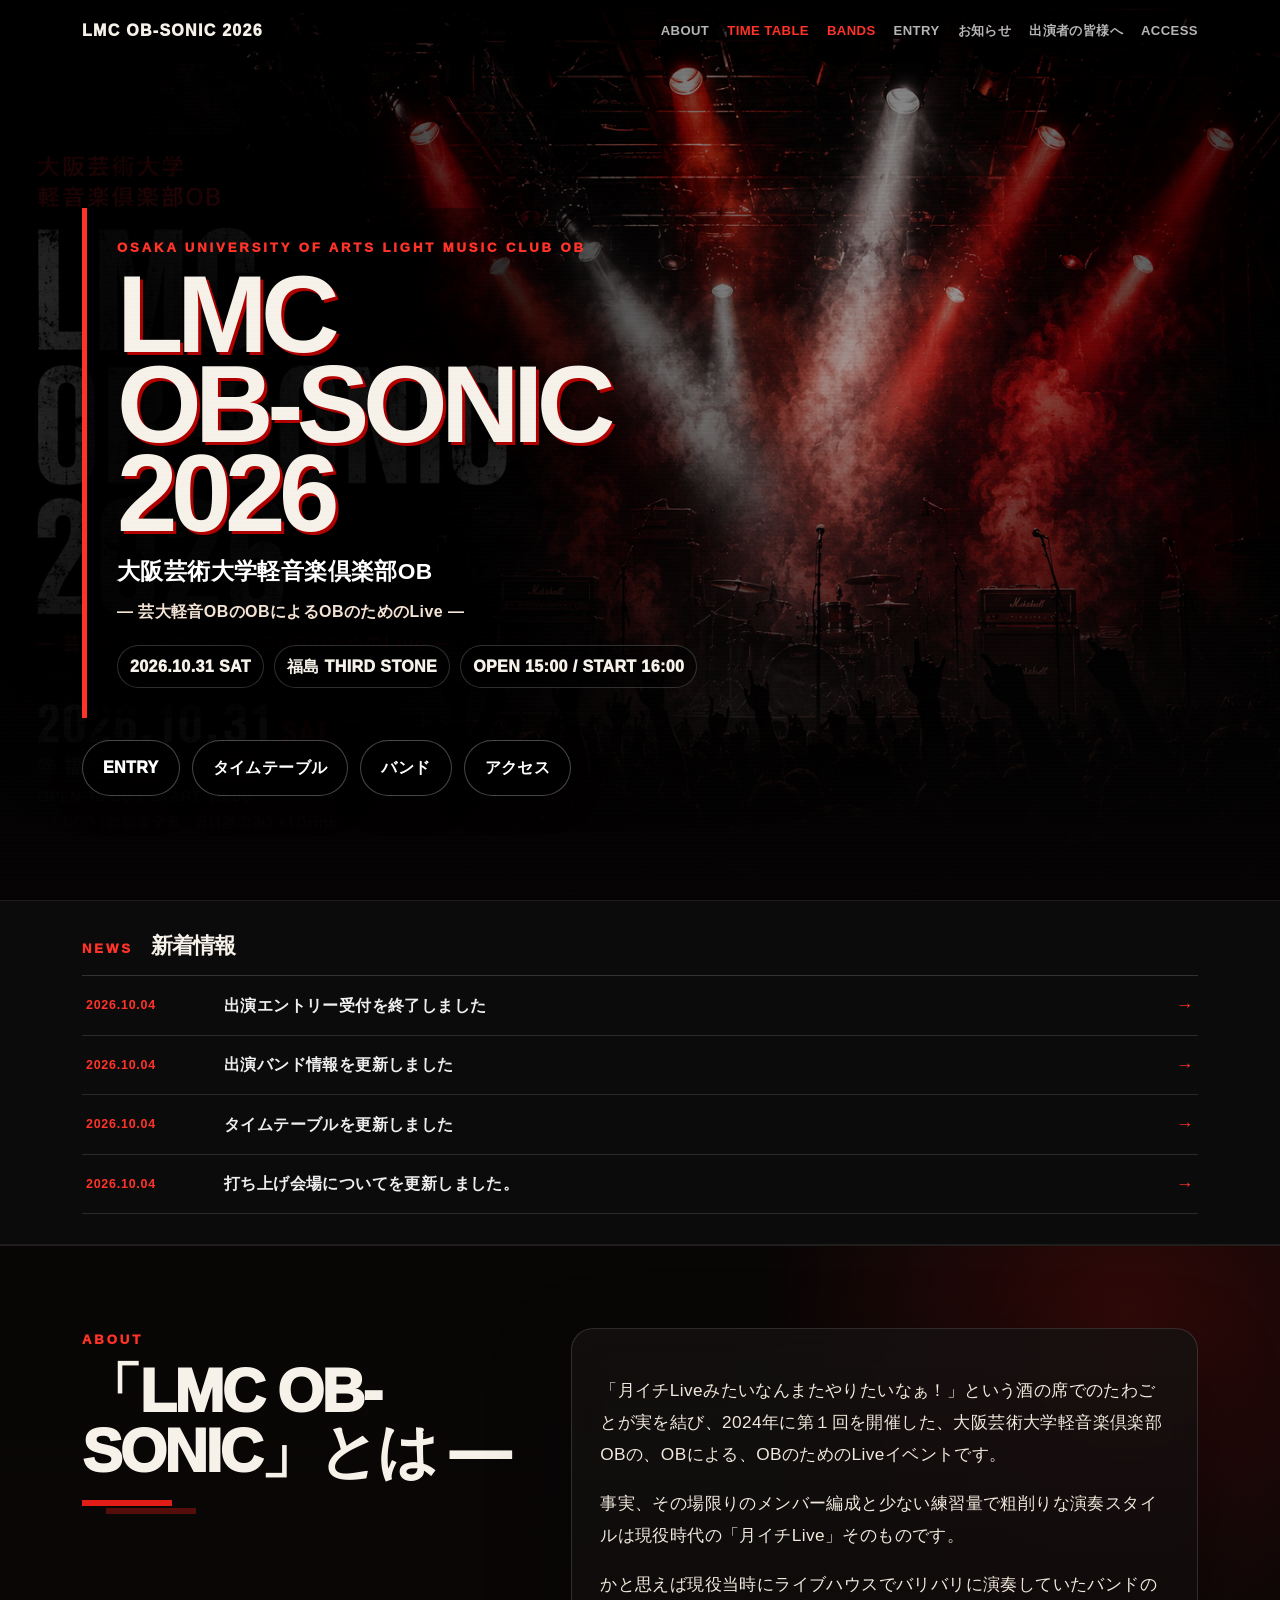
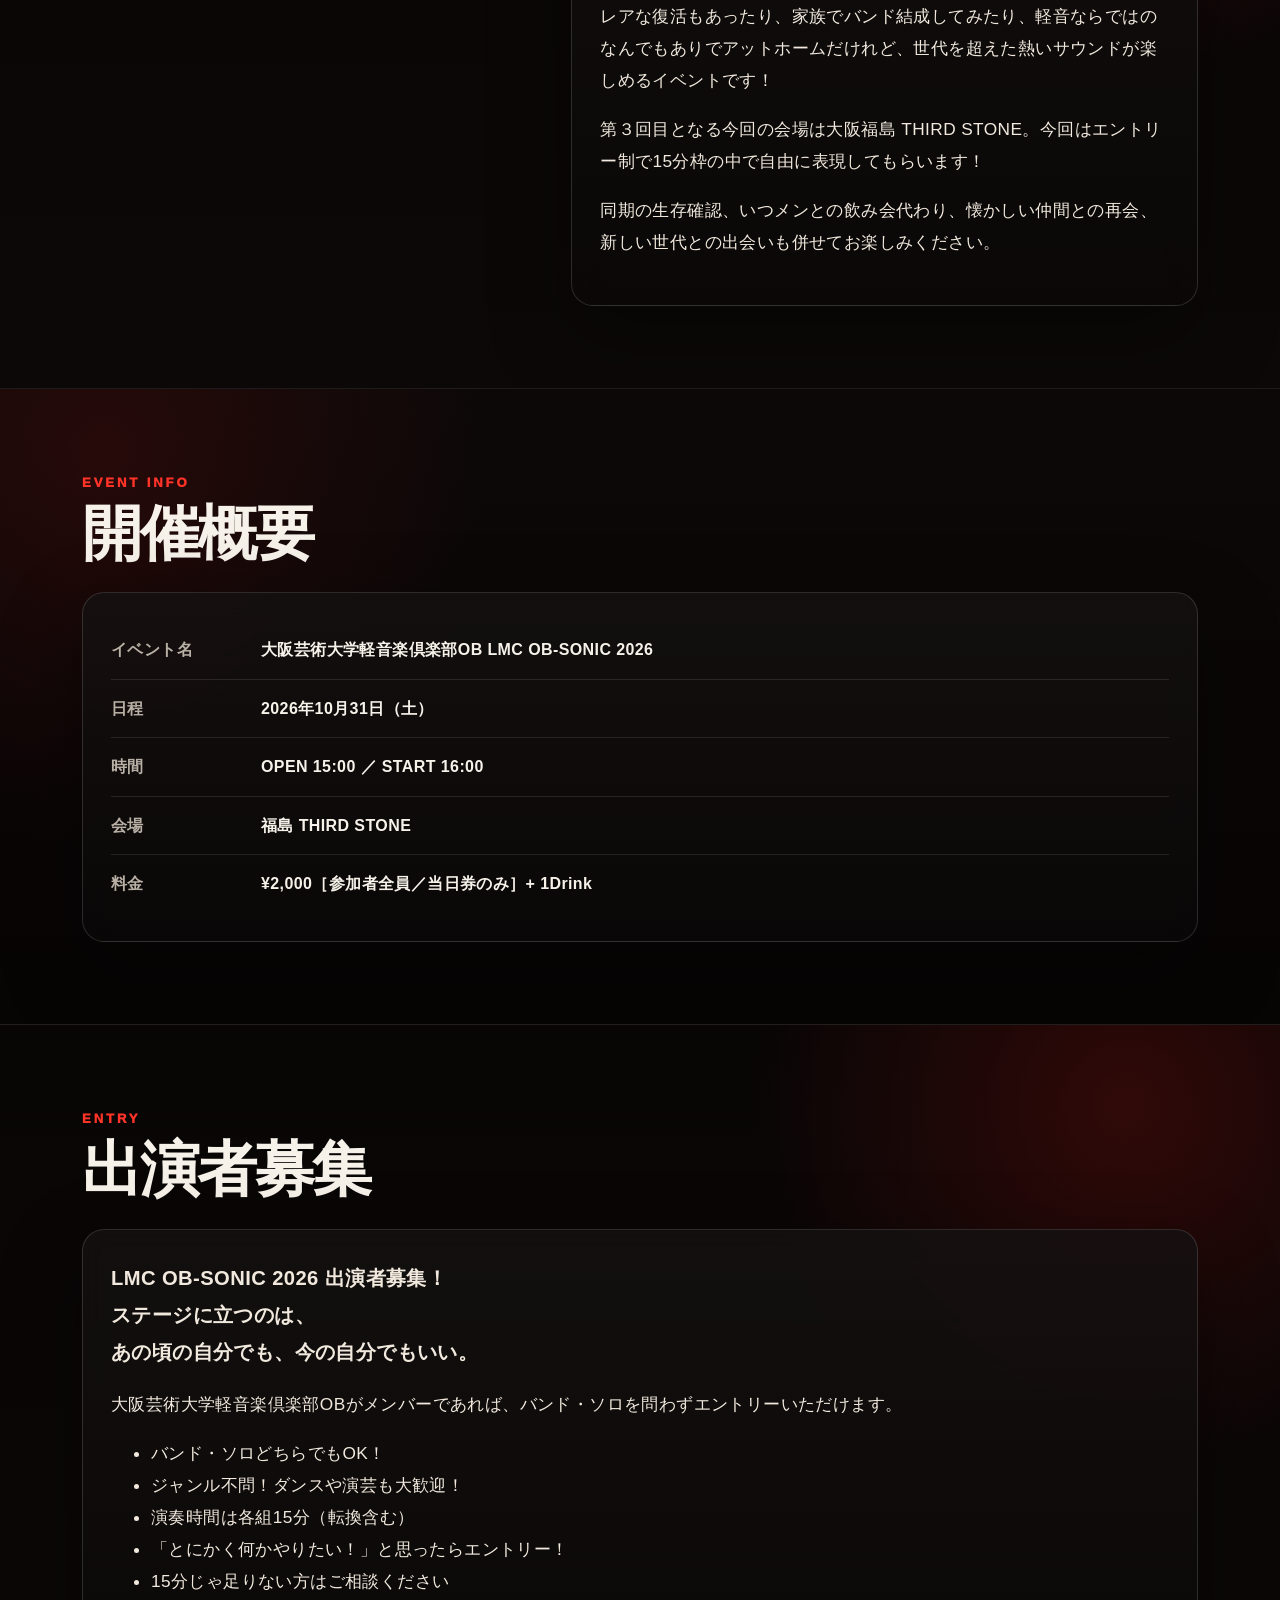
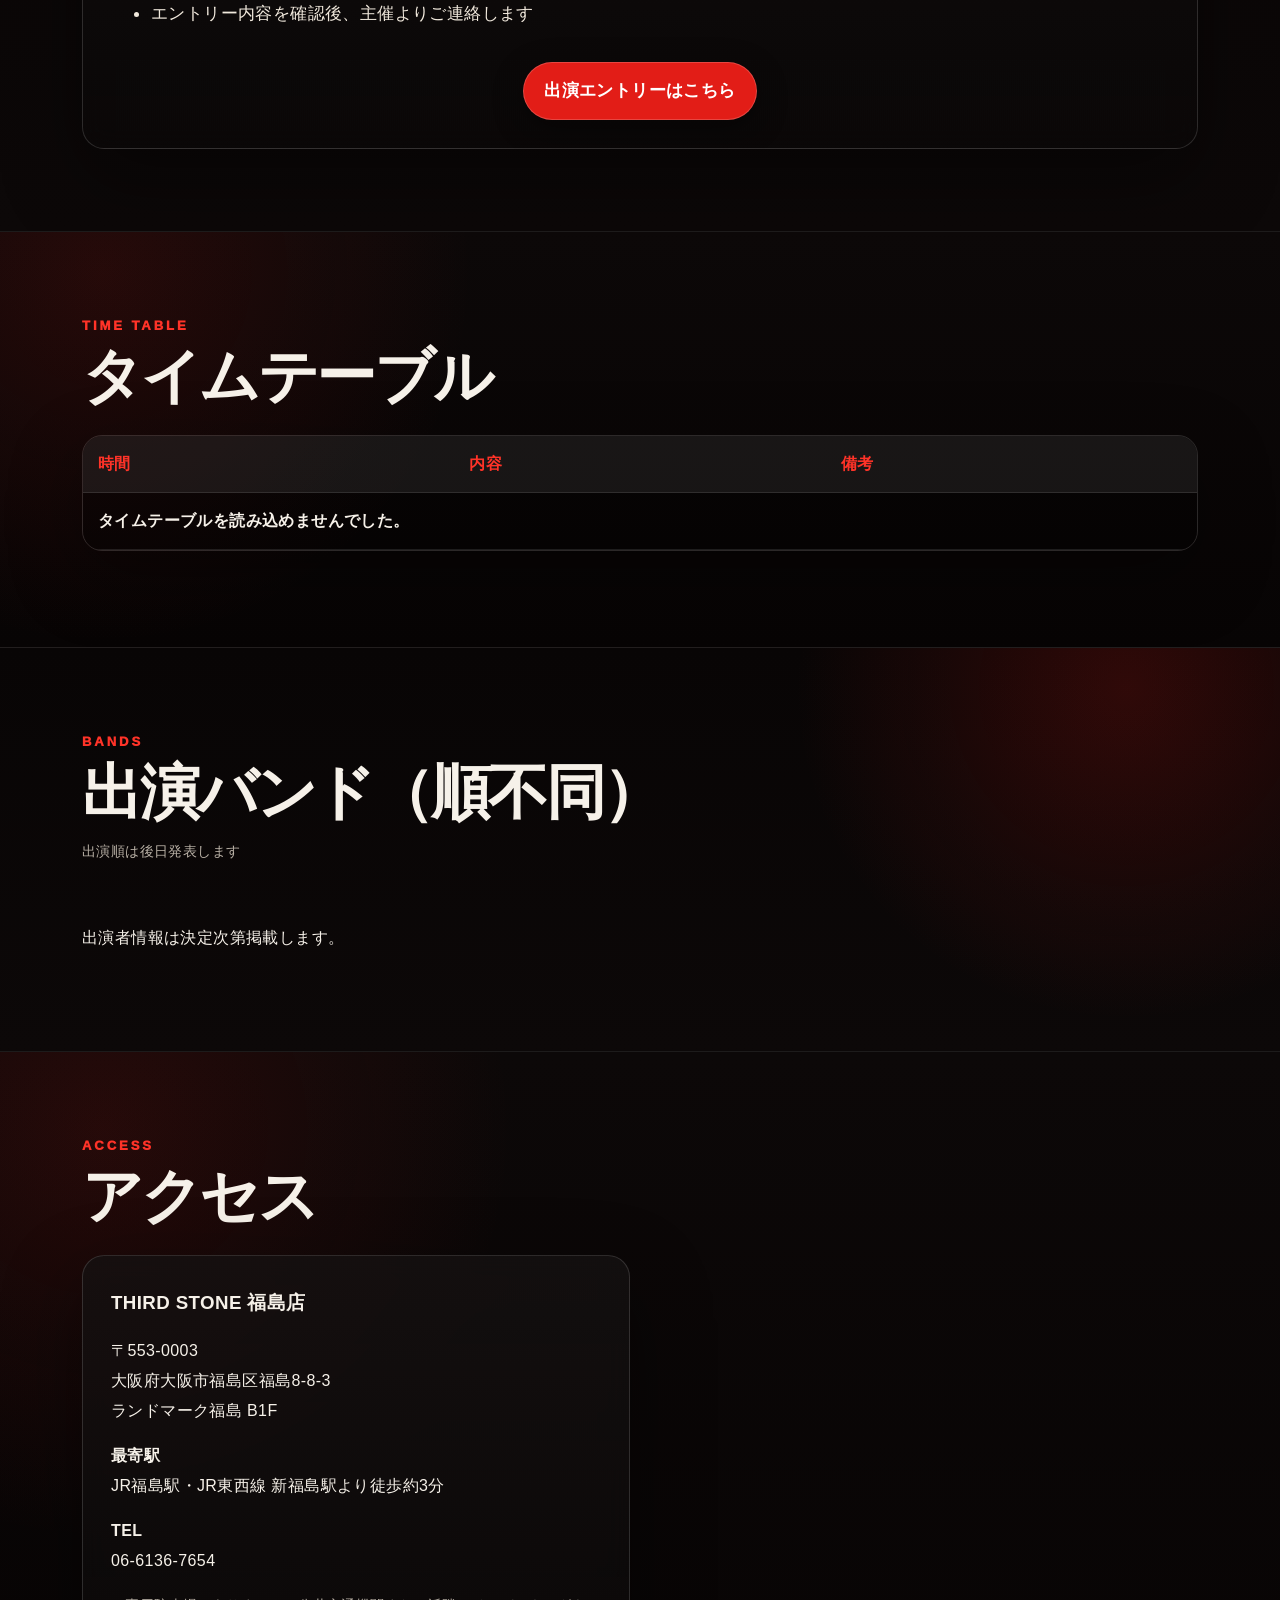
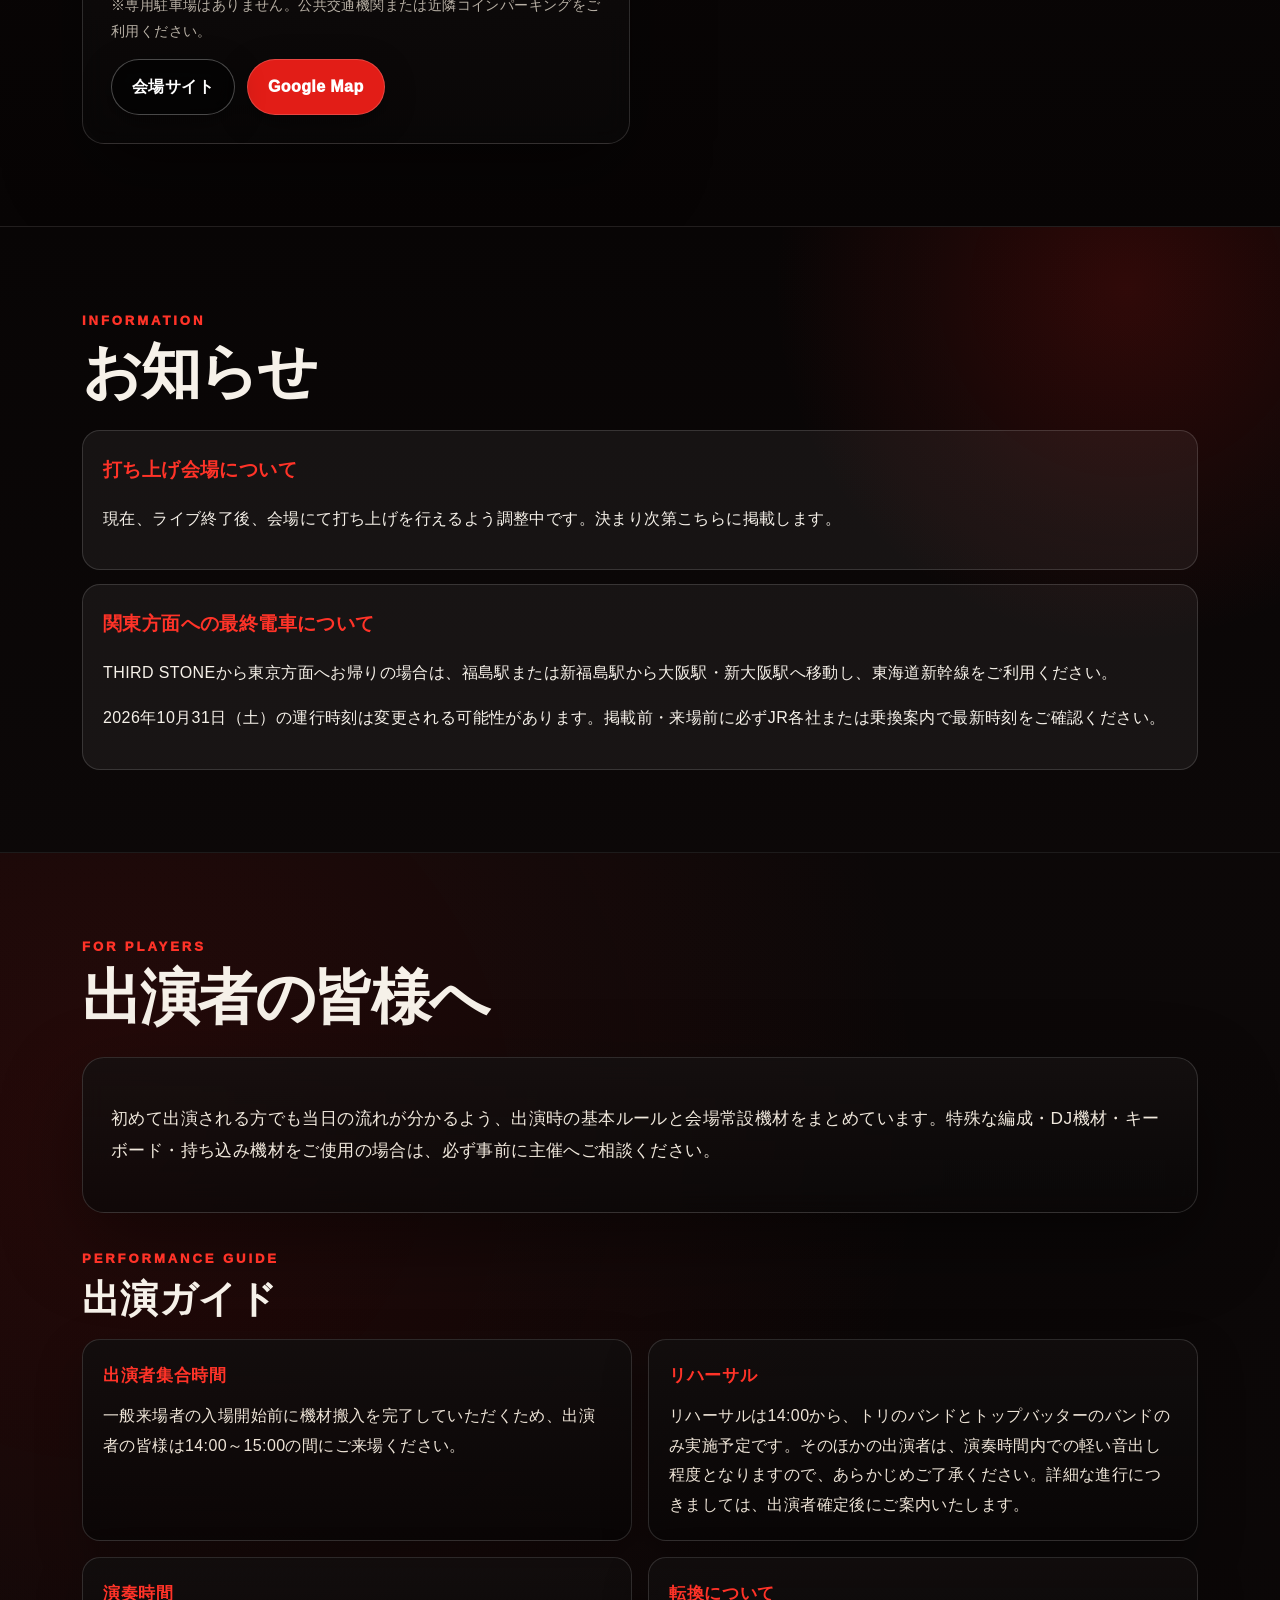
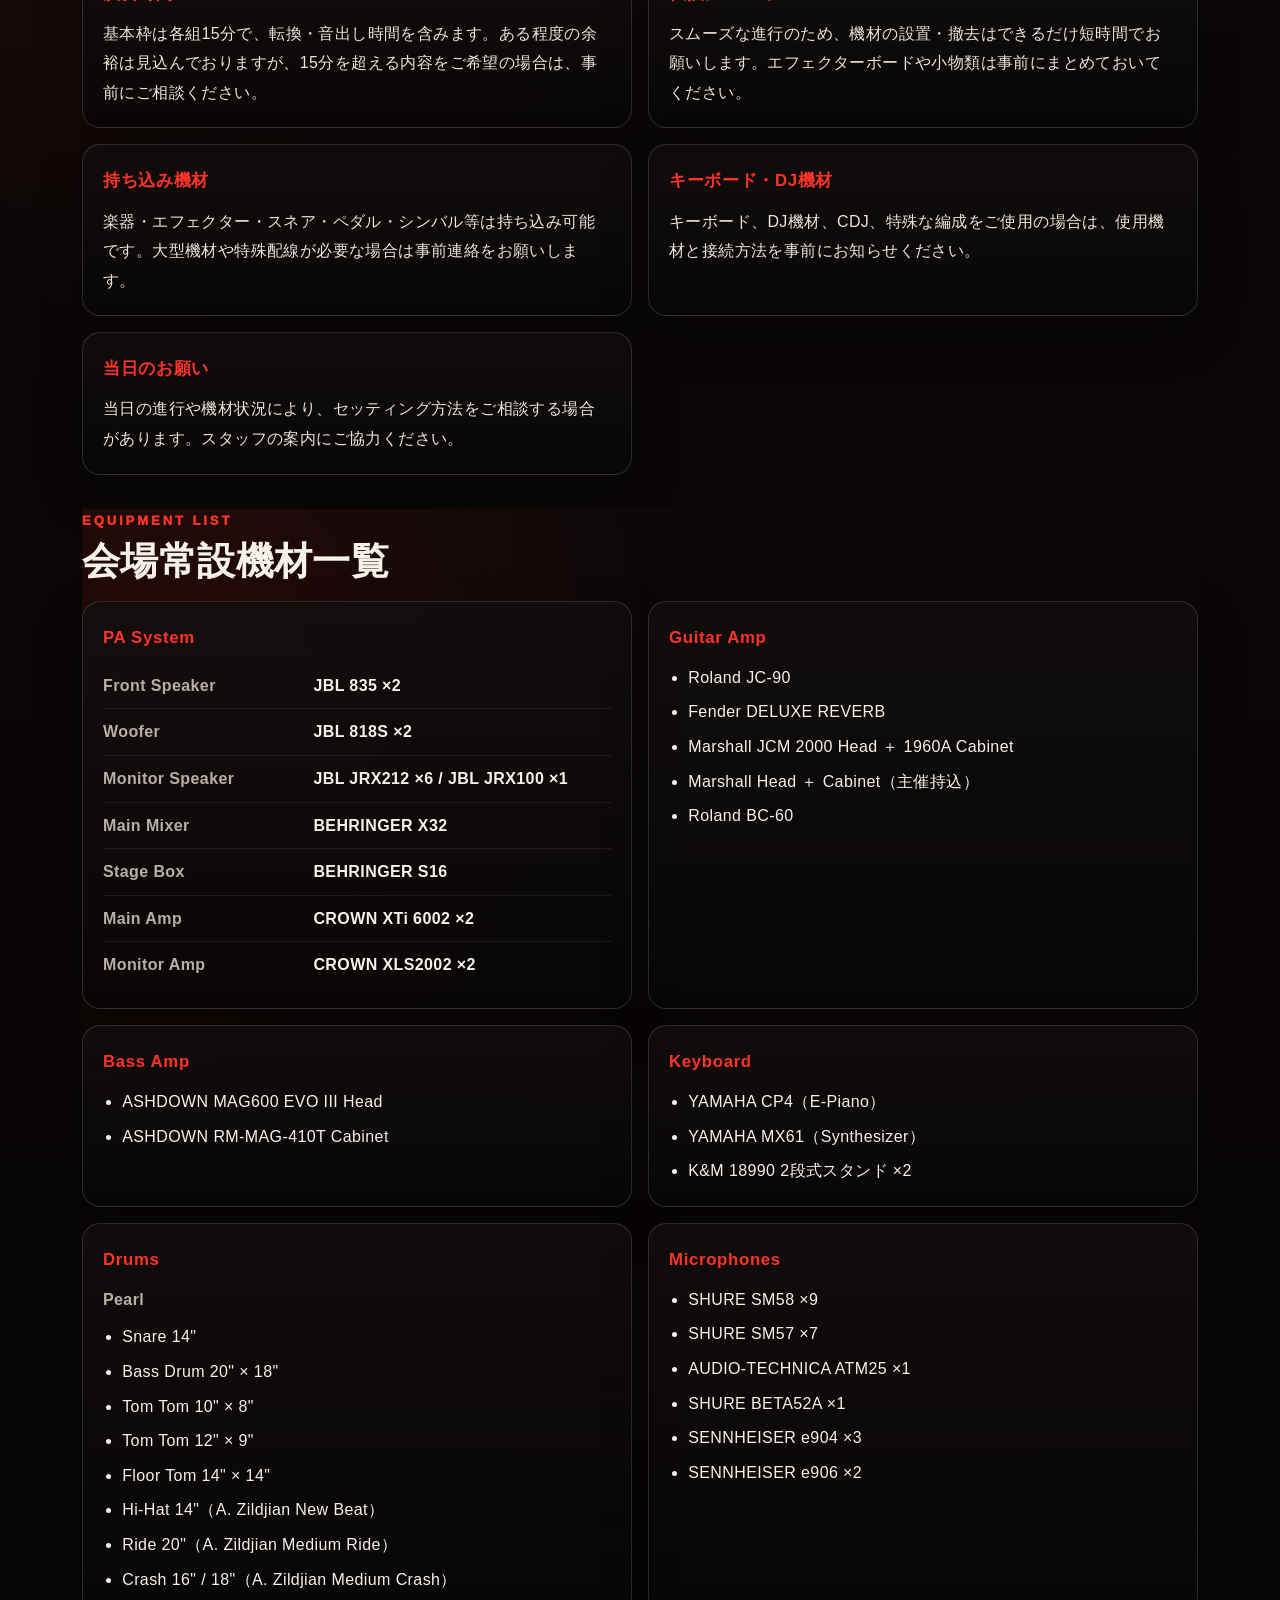
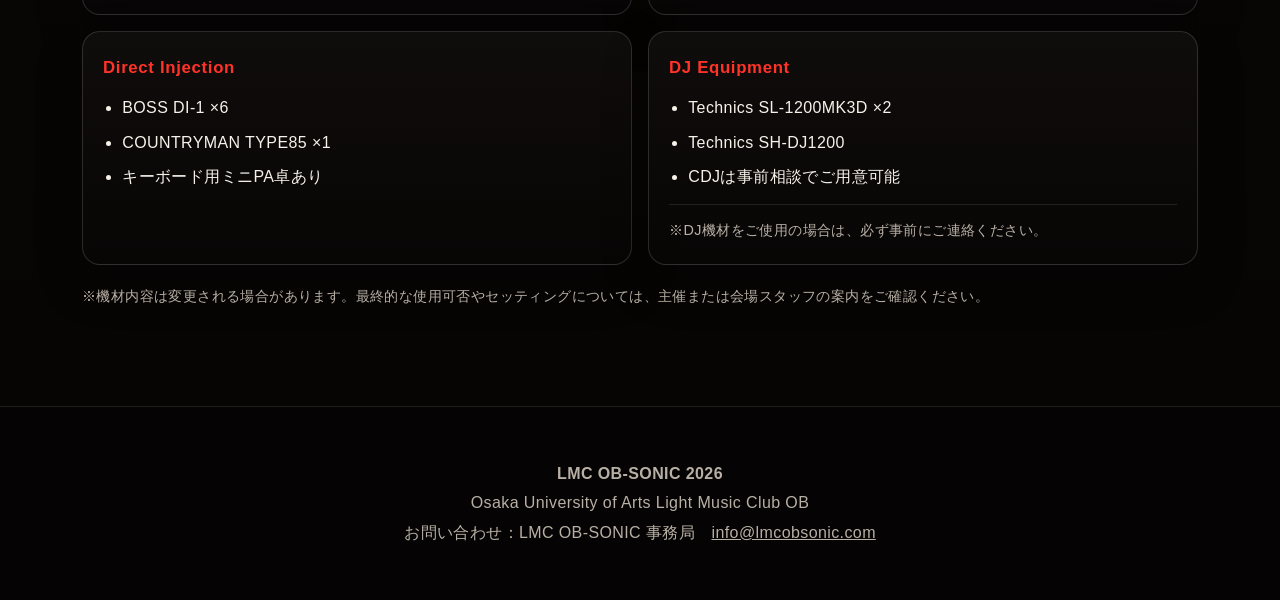
==== index.html @ bb012cc4 "Update NEWS wording" ====
<!DOCTYPE html>
<html lang="ja">
<head>
<meta charset="UTF-8">
<meta name="viewport" content="width=device-width, initial-scale=1.0">
<meta name="description" content="大阪芸術大学軽音楽倶楽部OBによるライブイベント LMC OB-SONIC 2026。2026年10月31日（土）福島 THIRD STONEにて開催。">
<meta property="og:title" content="LMC OB-SONIC 2026">
<meta property="og:description" content="芸大軽音OBのOBによるOBのためのLive。2026年10月31日（土）福島 THIRD STONEにて開催。">
<meta property="og:type" content="website">
<title>大阪芸術大学軽音楽倶楽部OB LMC OB-SONIC 2026</title>
<link rel="stylesheet" href="css/style.css?v=20260926-hero-bands">
</head>
<body>
<nav class="nav" id="siteNav">
  <div class="nav-inner">
    <a class="brand" href="https://lmcobsonic.com/" data-site-text="fullTitle">LMC OB-SONIC 2026</a>
    <button class="hamburger" type="button" aria-label="メニューを開閉" aria-controls="globalNav" aria-expanded="false"><span></span></button>
    <div class="nav-links" id="globalNav">
      <a href="#about">ABOUT</a>
      <a href="#timetable">TIME TABLE</a>
      <a class="bands-link" href="#bands">BANDS</a>
      <a class="entry-link" href="#entry">ENTRY</a>
      <a href="#notice">お知らせ</a>
      <a href="#players">出演者の皆様へ</a>
      <a href="#access">ACCESS</a>
    </div>
  </div>
</nav>
<header id="top" class="hero">
  <div class="hero-kv">
    <div class="wrap">
      <div class="hero-copy" aria-label="LMC OB-SONIC 2026 メインタイトル" data-site-aria-label="mainAriaLabel">
        <div class="kicker">Osaka University of Arts Light Music Club OB</div>
        <h1 data-site-html="heroTitleHtml">LMC<br>OB-SONIC<br>2026</h1>
        <div class="jp">大阪芸術大学軽音楽倶楽部OB</div>
        <div class="tagline">— 芸大軽音OBのOBによるOBのためのLive —</div>
        <div class="hero-meta"><span data-site-text="dateShort">2026.10.31 SAT</span><span data-site-text="venueShort">福島 THIRD STONE</span><span data-site-text="heroScheduleDisplay">OPEN 15:00 / START 16:00</span></div>
      </div>
      <div class="hero-bottom"><div class="hero-actions"><a class="btn dark" href="#entry">ENTRY</a><a class="btn dark" href="#timetable">タイムテーブル</a><a class="btn dark" href="#bands">バンド</a><a class="btn dark" href="#access">アクセス</a></div></div>
    </div>
  </div>
</header>
<section id="news" class="news-strip">
  <div class="wrap">
    <div class="news-head"><div class="label">NEWS</div><h2>新着情報</h2></div>
    <div class="news-list">
      <a class="news-item" href="entry/"><time datetime="2026-10-04">2026.10.04</time><span>出演エントリー受付を終了しました</span><b>→</b></a>
      <a class="news-item" href="#bands"><time datetime="2026-10-04">2026.10.04</time><span>出演バンド情報を更新しました</span><b>→</b></a>
      <a class="news-item" href="#timetable"><time datetime="2026-10-04">2026.10.04</time><span>タイムテーブルを更新しました</span><b>→</b></a>
      <a class="news-item" href="#notice"><time datetime="2026-10-04">2026.10.04</time><span>打ち上げ会場についてを更新しました。</span><b>→</b></a>
    </div>
  </div>
</section>
<main>
<section id="about"><div class="wrap about-grid"><div class="about-title"><div class="label">ABOUT</div><h2>「LMC OB-SONIC」とは —</h2><div class="slash"></div></div><div class="panel lead"><p>「月イチLiveみたいなんまたやりたいなぁ！」という酒の席でのたわごとが実を結び、2024年に第１回を開催した、大阪芸術大学軽音楽倶楽部OBの、OBによる、OBのためのLiveイベントです。</p><p>事実、その場限りのメンバー編成と少ない練習量で粗削りな演奏スタイルは現役時代の「月イチLive」そのものです。</p><p>かと思えば現役当時にライブハウスでバリバリに演奏していたバンドのレアな復活もあったり、家族でバンド結成してみたり、軽音ならではのなんでもありでアットホームだけれど、世代を超えた熱いサウンドが楽しめるイベントです！</p><p data-site-text="aboutEventText">第３回目となる今回の会場は大阪福島 THIRD STONE。今回はエントリー制で15分枠の中で自由に表現してもらいます！</p><p>同期の生存確認、いつメンとの飲み会代わり、懐かしい仲間との再会、新しい世代との出会いも併せてお楽しみください。</p></div></div></section>
<section id="info"><div class="wrap"><div class="section-head"><div><div class="label">EVENT INFO</div><h2>開催概要</h2></div></div><div class="panel"><dl class="info-list"><div class="info-row"><dt>イベント名</dt><dd data-site-text="officialEventName">大阪芸術大学軽音楽倶楽部OB LMC OB-SONIC 2026</dd></div><div class="info-row"><dt>日程</dt><dd data-site-text="dateDisplay">2026年10月31日（土）</dd></div><div class="info-row"><dt>時間</dt><dd data-site-text="scheduleDisplay">OPEN 15:00 ／ START 16:00</dd></div><div class="info-row"><dt>会場</dt><dd data-site-text="venueShort">福島 THIRD STONE</dd></div><div class="info-row"><dt>料金</dt><dd data-site-text="ticket">¥2,000［参加者全員／当日券のみ］+ 1Drink</dd></div></dl></div></div></section>
<section id="entry">
  <div class="wrap">
    <div class="section-head">
      <div>
        <div class="label">ENTRY</div>
        <h2>出演者募集</h2>
      </div>
    </div>

    <div class="panel lead">
      <h3><span data-site-text="entryHeading">LMC OB-SONIC 2026 出演者募集！</span><br>ステージに立つのは、<br>
あの頃の自分でも、今の自分でもいい。</h3>
      <p>大阪芸術大学軽音楽倶楽部OBがメンバーであれば、バンド・ソロを問わずエントリーいただけます。</p>
      <ul>
        <li>バンド・ソロどちらでもOK！</li>
        <li>ジャンル不問！ダンスや演芸も大歓迎！</li>
        <li>演奏時間は各組15分（転換含む）</li>
		  <li>「とにかく何かやりたい！」と思ったらエントリー！</li>
		          <li>15分じゃ足りない方はご相談ください</li>
        <li>エントリー内容を確認後、主催よりご連絡します</li>
      </ul>

      <div class="hero-actions" style="justify-content:center; margin-top:32px;">
        <a class="btn red" href="/entry/">出演エントリーはこちら</a>
      </div>
    </div>
  </div>
</section>
<section id="timetable"><div class="wrap"><div class="section-head"><div><div class="label">TIME TABLE</div><h2>タイムテーブル</h2></div></div><div class="timeline"><table><thead><tr><th>時間</th><th>内容</th><th>備考</th></tr></thead><tbody><tr id="timetableLoading"><td colspan="3">タイムテーブルを読み込んでいます…</td></tr></tbody></table></div><p class="small"><!-- ※出演順・出演者名は決定後、ENTRY部分を書き換えてください。 --></p></div></section>
<section id="bands"><div class="wrap"><div class="section-head"><div><div class="label">BANDS</div><h2>出演バンド（順不同）</h2><p class="small">出演順は後日発表します</p></div></div>
	<div class="bands">
      <p class="bands-loading" id="bandsLoading">出演者情報を読み込んでいます…</p>
    </div></div></section>
<section id="access"><div class="wrap"><div class="section-head"><div><div class="label">ACCESS</div><h2>アクセス</h2></div></div><div class="access-grid"><div class="panel"><h3>THIRD STONE 福島店</h3><p>〒553-0003<br>大阪府大阪市福島区福島8-8-3<br>ランドマーク福島 B1F</p><p><strong>最寄駅</strong><br>JR福島駅・JR東西線 新福島駅より徒歩約3分</p><p><strong>TEL</strong><br>06-6136-7654</p><p class="small">※専用駐車場はありません。公共交通機関または近隣コインパーキングをご利用ください。</p><div class="hero-actions" style="justify-content:flex-start"><a class="btn dark" href="http://www.3rd-stone.jp/" target="_blank" rel="noopener">会場サイト</a><a class="btn red" href="https://maps.app.goo.gl/pZZeMhMgMqMgoDW8A" target="_blank" rel="noopener">Google Map</a></div></div><iframe class="map" style="filter:none;-webkit-filter:none;border:0;" title="THIRD STONE 福島店 地図" src="https://www.google.com/maps/embed?pb=!1m14!1m8!1m3!1d13121.440510599137!2d135.4647871!3d34.6960956!3m2!1i1024!2i768!4f13.1!3m3!1m2!1s0x6000e660dfb00001%3A0xca1da0f998ab219a!2zVEhJUkQgU1RPTkUg56aP5bO25bqX!5e0!3m2!1sja!2sjp!4v1784166251610!5m2!1sja!2sjp" loading="lazy" allowfullscreen="" referrerpolicy="strict-origin-when-cross-origin"></iframe></div></div></section>
<section id="notice"><div class="wrap"><div class="section-head"><div><div class="label">INFORMATION</div><h2>お知らせ</h2></div></div><div class="notice"><article><h3>打ち上げ会場について</h3><p>現在、ライブ終了後、会場にて打ち上げを行えるよう調整中です。決まり次第こちらに掲載します。</p></article><article><h3>関東方面への最終電車について</h3><p>THIRD STONEから東京方面へお帰りの場合は、福島駅または新福島駅から大阪駅・新大阪駅へ移動し、東海道新幹線をご利用ください。</p><p data-site-text="lastTrainNoticeDate">2026年10月31日（土）の運行時刻は変更される可能性があります。掲載前・来場前に必ずJR各社または乗換案内で最新時刻をご確認ください。</p></article></div></div></section>
<section id="players">
  <div class="wrap">
    <div class="section-head">
      <div>
        <div class="label">FOR PLAYERS</div>
        <h2>出演者の皆様へ</h2>
      </div>
    </div>

    <div class="player-guide">
      <div class="player-guide-intro panel">
        <p class="lead">初めて出演される方でも当日の流れが分かるよう、出演時の基本ルールと会場常設機材をまとめています。特殊な編成・DJ機材・キーボード・持ち込み機材をご使用の場合は、必ず事前に主催へご相談ください。</p>
      </div>

      <section class="player-subsection" aria-labelledby="performance-guide-title">
        <div class="subsection-head">
          <div class="label">PERFORMANCE GUIDE</div>
          <h3 id="performance-guide-title">出演ガイド</h3>
        </div>
        <div class="guide-grid">
          <article class="guide-card"><h4>出演者集合時間</h4><p>一般来場者の入場開始前に機材搬入を完了していただくため、出演者の皆様は14:00～15:00の間にご来場ください。</p></article>
          <article class="guide-card"><h4>リハーサル</h4><p>リハーサルは14:00から、トリのバンドとトップバッターのバンドのみ実施予定です。そのほかの出演者は、演奏時間内での軽い音出し程度となりますので、あらかじめご了承ください。詳細な進行につきましては、出演者確定後にご案内いたします。</p></article>
          <article class="guide-card"><h4>演奏時間</h4><p>基本枠は各組15分で、転換・音出し時間を含みます。ある程度の余裕は見込んでおりますが、15分を超える内容をご希望の場合は、事前にご相談ください。</p></article>
          <article class="guide-card"><h4>転換について</h4><p>スムーズな進行のため、機材の設置・撤去はできるだけ短時間でお願いします。エフェクターボードや小物類は事前にまとめておいてください。</p></article>
          <article class="guide-card"><h4>持ち込み機材</h4><p>楽器・エフェクター・スネア・ペダル・シンバル等は持ち込み可能です。大型機材や特殊配線が必要な場合は事前連絡をお願いします。</p></article>
          <article class="guide-card"><h4>キーボード・DJ機材</h4><p>キーボード、DJ機材、CDJ、特殊な編成をご使用の場合は、使用機材と接続方法を事前にお知らせください。</p></article>
          <article class="guide-card"><h4>当日のお願い</h4><p>当日の進行や機材状況により、セッティング方法をご相談する場合があります。スタッフの案内にご協力ください。</p></article>
        </div>
      </section>

      <section class="player-subsection" aria-labelledby="equipment-list-title">
        <div class="subsection-head">
          <div class="label">EQUIPMENT LIST</div>
          <h3 id="equipment-list-title">会場常設機材一覧</h3>
        </div>
        <div class="equipment-grid">
          <article class="equipment-card">
            <h4>PA System</h4>
            <dl>
              <div><dt>Front Speaker</dt><dd>JBL 835 ×2</dd></div>
              <div><dt>Woofer</dt><dd>JBL 818S ×2</dd></div>
              <div><dt>Monitor Speaker</dt><dd>JBL JRX212 ×6 / JBL JRX100 ×1</dd></div>
              <div><dt>Main Mixer</dt><dd>BEHRINGER X32</dd></div>
              <div><dt>Stage Box</dt><dd>BEHRINGER S16</dd></div>
              <div><dt>Main Amp</dt><dd>CROWN XTi 6002 ×2</dd></div>
              <div><dt>Monitor Amp</dt><dd>CROWN XLS2002 ×2</dd></div>
            </dl>
          </article>
          <article class="equipment-card"><h4>Guitar Amp</h4><ul><li>Roland JC-90</li><li>Fender DELUXE REVERB</li><li>Marshall JCM 2000 Head ＋ 1960A Cabinet</li><li>Marshall Head ＋ Cabinet（主催持込）</li><li>Roland BC-60</li></ul></article>
          <article class="equipment-card"><h4>Bass Amp</h4><ul><li>ASHDOWN MAG600 EVO III Head</li><li>ASHDOWN RM-MAG-410T Cabinet</li></ul></article>
          <article class="equipment-card"><h4>Keyboard</h4><ul><li>YAMAHA CP4（E-Piano）</li><li>YAMAHA MX61（Synthesizer）</li><li>K&amp;M 18990 2段式スタンド ×2</li></ul></article>
          <article class="equipment-card"><h4>Drums</h4><p class="equipment-maker">Pearl</p><ul><li>Snare 14"</li><li>Bass Drum 20" × 18"</li><li>Tom Tom 10" × 8"</li><li>Tom Tom 12" × 9"</li><li>Floor Tom 14" × 14"</li><li>Hi-Hat 14"（A. Zildjian New Beat）</li><li>Ride 20"（A. Zildjian Medium Ride）</li><li>Crash 16" / 18"（A. Zildjian Medium Crash）</li></ul></article>
          <article class="equipment-card"><h4>Microphones</h4><ul><li>SHURE SM58 ×9</li><li>SHURE SM57 ×7</li><li>AUDIO-TECHNICA ATM25 ×1</li><li>SHURE BETA52A ×1</li><li>SENNHEISER e904 ×3</li><li>SENNHEISER e906 ×2</li></ul></article>
          <article class="equipment-card"><h4>Direct Injection</h4><ul><li>BOSS DI-1 ×6</li><li>COUNTRYMAN TYPE85 ×1</li><li>キーボード用ミニPA卓あり</li></ul></article>
          <article class="equipment-card"><h4>DJ Equipment</h4><ul><li>Technics SL-1200MK3D ×2</li><li>Technics SH-DJ1200</li><li>CDJは事前相談でご用意可能</li></ul><p class="equipment-note">※DJ機材をご使用の場合は、必ず事前にご連絡ください。</p></article>
        </div>
        <p class="small equipment-footnote">※機材内容は変更される場合があります。最終的な使用可否やセッティングについては、主催または会場スタッフの案内をご確認ください。</p>
      </section>
    </div>
  </div>
</section>
</main><footer><strong data-site-text="fullTitle">LMC OB-SONIC 2026</strong><br>Osaka University of Arts Light Music Club OB<br><span class="footer-contact">お問い合わせ：LMC OB-SONIC 事務局　<a href="mailto:info@lmcobsonic.com">info@lmcobsonic.com</a></span></footer>

<button id="backToTop" aria-label="ページ上部へ戻る">▲</button>
<script src="js/site-config.js"></script>
<script src="js/main.js?v=20260926-0831"></script>
</body></html>
---- css/style.css ----
:root{--red:#e21d17;--red2:#ff3328;--white:#f6f1e9;--muted:#b8b0a5;--bg:#060303;--panel:rgba(12,10,10,.72);--line:rgba(255,255,255,.14);--gold:#d7aa54;--max:1160px;}
*{box-sizing:border-box}html{scroll-behavior:smooth}body{margin:0;background:#050303;color:var(--white);font-family:-apple-system,BlinkMacSystemFont,"Hiragino Kaku Gothic ProN","Yu Gothic",Meiryo,sans-serif;line-height:1.85;letter-spacing:.025em;}
body:before{content:"";position:fixed;inset:0;pointer-events:none;z-index:999;background:linear-gradient(rgba(255,255,255,.025) 50%,rgba(0,0,0,.035) 50%);background-size:100% 4px;mix-blend-mode:overlay;opacity:.38}
a{color:inherit}.wrap{max-width:var(--max);margin:auto;padding:0 22px}.nav{position:fixed;top:0;left:0;right:0;z-index:50;background:linear-gradient(180deg,rgba(0,0,0,.86),rgba(0,0,0,.45),transparent);}.nav-inner{max-width:var(--max);margin:auto;padding:16px 22px;display:flex;justify-content:space-between;align-items:center;gap:20px}.brand{font-weight:1000;text-decoration:none;letter-spacing:.08em}.nav-links{display:flex;gap:18px;flex-wrap:wrap}.nav-links a{font-size:.82rem;text-decoration:none;color:#ddd;text-transform:uppercase;font-weight:900;opacity:.82}.nav-links a:hover{color:var(--red2);opacity:1}
.hero{min-height:100vh;position:relative;display:flex;align-items:flex-end;overflow:hidden;background-image:linear-gradient(90deg,rgba(0,0,0,.04),rgba(0,0,0,.02)),url('../images/hero-background.png');background-size:cover;background-position:center top;}
.hero:before{content:"";position:absolute;inset:0;background:linear-gradient(180deg,rgba(0,0,0,.05) 0%,rgba(0,0,0,.0) 42%,rgba(0,0,0,.45) 74%,#050303 100%);pointer-events:none}
.hero:after{content:"";position:absolute;inset:0;background:radial-gradient(circle at 22% 44%,transparent 0 24%,rgba(0,0,0,.12) 58%,rgba(0,0,0,.35) 100%);pointer-events:none}
.hero-bottom{position:relative;z-index:2;width:100%;padding:0 0 42px}.hero-actions{display:flex;gap:12px;flex-wrap:wrap;justify-content:center}.btn{display:inline-flex;align-items:center;justify-content:center;text-decoration:none;border:1px solid rgba(255,255,255,.28);border-radius:999px;padding:12px 20px;font-weight:1000;background:#fff;color:#111;box-shadow:0 8px 30px rgba(0,0,0,.35)}.btn.dark{background:rgba(0,0,0,.55);color:#fff;backdrop-filter:blur(10px)}.btn.red{background:var(--red);color:#fff;border-color:rgba(255,255,255,.18)}
section{position:relative;padding:82px 0;border-top:1px solid rgba(255,255,255,.09);background:radial-gradient(circle at 88% 10%,rgba(226,29,23,.18),transparent 28%),linear-gradient(180deg,#080505,#0c0808)}section:nth-of-type(even){background:radial-gradient(circle at 8% 10%,rgba(226,29,23,.12),transparent 30%),linear-gradient(180deg,#0c0808,#070404)}.section-head{display:flex;align-items:end;justify-content:space-between;gap:22px;margin-bottom:28px}.label{color:var(--red2);font-size:.82rem;font-weight:1000;letter-spacing:.22em;text-transform:uppercase}h2{font-size:clamp(2.1rem,4.7vw,4rem);line-height:1;margin:.15em 0 0;font-weight:1000;letter-spacing:-.04em;text-transform:uppercase}h3{margin:.1em 0 .5em}.lead{font-size:1.08rem;color:#f1e9dd}.panel{background:linear-gradient(180deg,rgba(21,17,17,.82),rgba(10,8,8,.72));border:1px solid var(--line);border-radius:22px;padding:28px;box-shadow:0 30px 80px rgba(0,0,0,.42);backdrop-filter:blur(12px)}.about-grid{display:grid;grid-template-columns:.85fr 1.15fr;gap:26px;align-items:start}.about-title{position:sticky;top:90px}.about-title .slash{width:90px;height:6px;background:var(--red);margin:18px 0 0;box-shadow:24px 8px 0 rgba(226,29,23,.35)}
.info-list{margin:0;display:grid;gap:0}.info-row{display:grid;grid-template-columns:150px 1fr;border-bottom:1px solid rgba(255,255,255,.1);padding:14px 0}.info-row:last-child{border-bottom:0}dt{color:var(--muted);font-weight:900}dd{margin:0;font-weight:900}.timeline{overflow:auto;border-radius:20px;border:1px solid var(--line);box-shadow:0 24px 70px rgba(0,0,0,.35)}table{width:100%;min-width:680px;border-collapse:collapse;background:rgba(0,0,0,.35)}th,td{padding:13px 15px;border-bottom:1px solid rgba(255,255,255,.1);text-align:left}th{color:var(--red2);background:rgba(255,255,255,.07);font-weight:1000}td:first-child{font-weight:1000;width:150px}td:nth-child(2){font-weight:900}.bands{display:grid;grid-template-columns:repeat(3,1fr);gap:18px}.band-card{background:#111;border:1px solid var(--line);border-radius:20px;overflow:hidden;box-shadow:0 20px 60px rgba(0,0,0,.3)}.noimage{height:172px;display:grid;place-items:center;color:#777;font-weight:1000;letter-spacing:.14em;background:linear-gradient(135deg,#191919,#070707),repeating-linear-gradient(45deg,#333 0 8px,#222 8px 16px);position:relative}.noimage:after{content:"";position:absolute;inset:0;background:radial-gradient(circle at 50% 25%,rgba(226,29,23,.28),transparent 48%);mix-blend-mode:screen}.band-body{padding:18px}.entry-label{margin:0;color:var(--red2);font-weight:1000;letter-spacing:.16em}.band-body span{display:inline-block;margin-top:10px;border:1px solid rgba(226,29,23,.55);color:#fff;background:rgba(226,29,23,.18);border-radius:999px;padding:4px 10px;font-weight:1000}.notice{display:grid;gap:14px}.notice article{padding:20px;border:1px solid var(--line);border-radius:18px;background:rgba(255,255,255,.055)}.notice h3{color:var(--red2)}.access-grid,.equip-grid{display:grid;grid-template-columns:1fr 1fr;gap:20px}.map{min-height:330px;border:0;width:100%;filter:grayscale(1) contrast(1.1);border-radius:20px}.equip{padding:18px;border:1px solid var(--line);border-radius:18px;background:rgba(0,0,0,.25)}.equip h3{color:var(--red2)}.equip ul{margin:0;padding-left:1.2em}.small{font-size:.9rem;color:var(--muted)}footer{padding:52px 22px;text-align:center;color:var(--muted);background:#050303;border-top:1px solid rgba(255,255,255,.1)}
@media(max-width:900px){.nav-links{display:none}.hero{min-height:78vh;background-position:center top}.about-grid,.access-grid{grid-template-columns:1fr}.about-title{position:static}.bands{grid-template-columns:repeat(2,1fr)}.equip-grid{grid-template-columns:1fr}}
@media(max-width:560px){.wrap{padding:0 16px}.hero{min-height:72vh;background-size:auto 100%;background-position:center top}section{padding:58px 0}.bands{grid-template-columns:1fr}.panel{padding:20px}.info-row{grid-template-columns:1fr;gap:2px}.btn{width:100%}}


/* === RIG responsive rebuild: hero image + floating title + hamburger === */
.nav{background:linear-gradient(180deg,rgba(0,0,0,.9),rgba(0,0,0,.48),transparent)}
.nav-inner{position:relative}.hamburger{display:none;width:46px;height:42px;border:1px solid rgba(255,255,255,.22);border-radius:999px;background:rgba(0,0,0,.55);color:#fff;align-items:center;justify-content:center;cursor:pointer;backdrop-filter:blur(10px)}.hamburger span{position:relative;display:block;width:20px;height:2px;background:#fff;border-radius:999px}.hamburger span:before,.hamburger span:after{content:"";position:absolute;left:0;width:20px;height:2px;background:#fff;border-radius:999px;transition:.22s ease}.hamburger span:before{top:-7px}.hamburger span:after{top:7px}.nav.is-open .hamburger span{background:transparent}.nav.is-open .hamburger span:before{top:0;transform:rotate(45deg)}.nav.is-open .hamburger span:after{top:0;transform:rotate(-45deg)}
.hero{min-height:100svh;display:grid;align-items:end;background-size:cover!important;background-position:center center!important;background-repeat:no-repeat!important;background-color:#070303;isolation:isolate}.hero:before{content:"";position:absolute;inset:0;z-index:0;background:linear-gradient(90deg,rgba(0,0,0,.82) 0%,rgba(0,0,0,.56) 32%,rgba(0,0,0,.18) 64%,rgba(0,0,0,.7) 100%),linear-gradient(180deg,rgba(0,0,0,.35) 0%,rgba(0,0,0,.04) 42%,rgba(0,0,0,.9) 100%);pointer-events:none}.hero:after{content:"";position:absolute;inset:auto 0 0;height:36%;z-index:0;background:linear-gradient(180deg,transparent,rgba(5,3,3,1));pointer-events:none}.hero-kv{position:relative;z-index:2;width:100%;padding:120px 0 44px}.hero-copy{max-width:820px;padding:28px 30px 30px;border-left:5px solid var(--red2);background:linear-gradient(90deg,rgba(0,0,0,.78),rgba(0,0,0,.35),transparent);filter:drop-shadow(0 24px 42px rgba(0,0,0,.78));animation:heroFloat 5.8s ease-in-out infinite}.hero-copy .kicker{font-size:.82rem;color:var(--red2);font-weight:1000;letter-spacing:.22em;text-transform:uppercase}.hero-copy h1{margin:10px 0 16px;font-size:clamp(3.2rem,8.5vw,7.8rem);line-height:.82;letter-spacing:-.06em;font-family:"Arial Black",Impact,"Segoe UI Black","Helvetica Neue",sans-serif;font-weight:900;text-transform:uppercase;text-shadow:3px 3px 0 #b00000,6px 6px 18px rgba(0,0,0,.45)}.hero-copy .jp{font-size:clamp(1rem,2.15vw,1.42rem);font-weight:900;line-height:1.55;color:#fff}.hero-copy .tagline{margin-top:8px;color:#f4e4d5;font-weight:900}.hero-meta{display:flex;flex-wrap:wrap;gap:10px;margin-top:18px}.hero-meta span{display:inline-flex;align-items:center;min-height:34px;padding:6px 12px;border:1px solid rgba(255,255,255,.18);border-radius:999px;background:rgba(0,0,0,.5);font-weight:1000;backdrop-filter:blur(8px)}.hero-bottom{position:relative;z-index:2;width:100%;padding:22px 0 0}.hero-actions{justify-content:flex-start}@keyframes heroFloat{0%,100%{transform:translate3d(0,0,0)}50%{transform:translate3d(0,-10px,0)}}
@media(max-width:900px){.hamburger{display:inline-flex}.nav-links{display:none;position:absolute;top:calc(100% + 10px);left:16px;right:16px;z-index:80;flex-direction:column;gap:0;padding:10px;background:rgba(7,4,4,.96);border:1px solid rgba(255,255,255,.16);border-radius:18px;box-shadow:0 20px 60px rgba(0,0,0,.55);backdrop-filter:blur(18px)}.nav.is-open .nav-links{display:flex}.nav-links a{display:block;padding:13px 14px;border-bottom:1px solid rgba(255,255,255,.08);font-size:.9rem}.nav-links a:last-child{border-bottom:0}.hero{min-height:100svh;background-size:cover!important;background-position:center top!important}.hero-kv{padding:100px 0 32px}.hero-copy{max-width:92%;padding:22px 20px 24px}.hero-copy h1{font-size:clamp(3rem,15vw,6.2rem)}.hero-actions{justify-content:flex-start}}
@media(max-width:560px){.brand{font-size:.82rem;letter-spacing:.04em}.hero{min-height:100svh;background-size:cover!important;background-position:58% top!important}.hero-kv{padding:92px 0 28px}.hero-copy{max-width:100%;padding:18px 16px 20px;border-left-width:4px;background:linear-gradient(90deg,rgba(0,0,0,.7),rgba(0,0,0,.38),rgba(0,0,0,.08))}.hero-copy .kicker{font-size:.68rem;letter-spacing:.15em}.hero-copy h1{font-size:clamp(2.8rem,18vw,4.8rem);line-height:.86}.hero-copy .jp{font-size:.98rem}.hero-meta span{font-size:.82rem}.hero-actions{gap:9px}.hero-actions .btn{width:100%;justify-content:center}.hero-bottom{padding-top:16px}}
@media(prefers-reduced-motion:reduce){.hero-copy{animation:none}}


/* === RIG fullscreen rock menu override === */
.nav{z-index:100}
.nav-links .entry-link{color:#fff!important;background:linear-gradient(135deg,var(--red),#ff4b35);padding:9px 16px;border-radius:999px;box-shadow:0 0 24px rgba(226,29,23,.45);opacity:1!important}
.nav-links .entry-link:hover{color:#fff!important;filter:brightness(1.12);transform:translateY(-1px)}
.hamburger{position:relative;z-index:130}
@media(max-width:1024px){
  .hamburger{display:inline-flex}
  .nav-inner{z-index:130}
  .nav-links{
    position:fixed!important;
    inset:0!important;
    z-index:110!important;
    display:flex!important;
    flex-direction:column!important;
    align-items:center!important;
    justify-content:center!important;
    gap:22px!important;
    padding:96px 24px 48px!important;
    background:
      radial-gradient(circle at 50% 12%,rgba(226,29,23,.34),transparent 30%),
      radial-gradient(circle at 18% 84%,rgba(255,255,255,.08),transparent 28%),
      linear-gradient(180deg,rgba(0,0,0,.96),rgba(10,2,2,.98) 58%,rgba(0,0,0,.98));
    border:0!important;
    border-radius:0!important;
    box-shadow:none!important;
    backdrop-filter:blur(18px);
    opacity:0;
    visibility:hidden;
    pointer-events:none;
    transform:scale(1.03);
    transition:opacity .28s ease,visibility .28s ease,transform .28s ease;
  }
  .nav-links:before{
    content:"LMC OB-SONIC";
    display:block;
    margin-bottom:6px;
    color:var(--red2);
    font-weight:1000;
    letter-spacing:.2em;
    font-size:.78rem;
    text-shadow:0 0 22px rgba(226,29,23,.75);
  }
  .nav-links:after{
    content:"MENU";
    display:block;
    margin-top:10px;
    color:rgba(255,255,255,.35);
    font-size:.72rem;
    letter-spacing:.35em;
    font-weight:900;
  }
  .nav.is-open .nav-links{opacity:1;visibility:visible;pointer-events:auto;transform:scale(1)}
  .nav-links a{
    display:block!important;
    width:min(420px,88vw)!important;
    padding:12px 18px!important;
    border:0!important;
    text-align:center!important;
    color:#f6f1e9!important;
    font-size:clamp(1.55rem,6.5vw,3.2rem)!important;
    line-height:1!important;
    font-weight:1000!important;
    letter-spacing:-.035em!important;
    text-transform:uppercase!important;
    opacity:1!important;
    text-shadow:0 8px 20px rgba(0,0,0,.8);
    transition:transform .18s ease,color .18s ease,text-shadow .18s ease;
  }
  .nav-links a:hover{color:#fff!important;transform:translateY(-2px);text-shadow:0 0 24px rgba(226,29,23,.65)}
  .nav-links .entry-link{
    margin:8px 0;
    padding:18px 20px!important;
    color:#fff!important;
    background:linear-gradient(135deg,#b60000,var(--red2) 58%,#ff7a38)!important;
    border:1px solid rgba(255,255,255,.22)!important;
    border-radius:18px!important;
    box-shadow:0 0 44px rgba(226,29,23,.62),inset 0 0 0 1px rgba(255,255,255,.12)!important;
  }
  body.menu-lock{overflow:hidden}
}
@media(max-width:560px){
  .nav-links{gap:18px!important;padding-top:88px!important}
  .nav-links a{width:92vw!important;font-size:clamp(1.75rem,9vw,3rem)!important}
  .nav-links .entry-link{padding:17px 18px!important}
}


/* === Ver.1.3.1 Hamburger menu vertical layout fix === */
@media (max-width:1024px){
  .nav-links{
    position:fixed!important;
    inset:0!important;
    z-index:110!important;
    display:flex!important;
    flex-direction:column!important;
    flex-wrap:nowrap!important;
    align-items:center!important;
    justify-content:center!important;
    gap:14px!important;
    padding:84px 24px 42px!important;
    overflow-y:auto!important;
    overflow-x:hidden!important;
    white-space:normal!important;
  }

  .nav-links:before{
    display:block!important;
    flex:0 0 auto!important;
    margin:0 0 4px!important;
  }

  .nav-links:after{
    display:block!important;
    flex:0 0 auto!important;
    margin:8px 0 0!important;
  }

  .nav-links a{
    display:block!important;
    flex:0 0 auto!important;
    width:min(420px,88vw)!important;
    min-width:0!important;
    padding:10px 18px!important;
    text-align:center!important;
    font-size:clamp(1.35rem,4.8vw,2.7rem)!important;
    line-height:1.05!important;
    letter-spacing:-.025em!important;
  }

  .nav-links .entry-link{
    margin:4px 0!important;
    padding:15px 20px!important;
    border-radius:18px!important;
  }
}

@media (max-width:560px){
  .nav-links{
    justify-content:flex-start!important;
    padding-top:78px!important;
    gap:12px!important;
  }

  .nav-links a{
    width:92vw!important;
    padding:9px 16px!important;
    font-size:clamp(1.5rem,7.8vw,2.55rem)!important;
  }

  .nav-links .entry-link{
    padding:14px 18px!important;
  }
}


/* === Ver.1.4 Player guide and equipment list === */
.player-guide{display:grid;gap:34px}
.player-guide-intro{margin-bottom:0}
.player-subsection{padding:0;border:0;background:none}
.subsection-head{margin-bottom:18px}
.subsection-head h3{margin:.15em 0 0;font-size:clamp(1.65rem,3vw,2.5rem);line-height:1.15}
.guide-grid,.equipment-grid{display:grid;grid-template-columns:repeat(2,minmax(0,1fr));gap:16px}
.guide-card,.equipment-card{padding:20px;border:1px solid var(--line);border-radius:18px;background:linear-gradient(180deg,rgba(18,14,14,.88),rgba(8,6,6,.78));box-shadow:0 18px 46px rgba(0,0,0,.26)}
.guide-card h4,.equipment-card h4{margin:0 0 10px;color:var(--red2);font-size:1.05rem;letter-spacing:.04em}
.guide-card p,.equipment-card p{margin:0;color:#eee4d7}
.equipment-card ul{margin:0;padding-left:1.2em}
.equipment-card li+li{margin-top:5px}
.equipment-card dl{margin:0}
.equipment-card dl>div{display:grid;grid-template-columns:minmax(130px,.8fr) 1.2fr;gap:12px;padding:8px 0;border-bottom:1px solid rgba(255,255,255,.08)}
.equipment-card dl>div:last-child{border-bottom:0}
.equipment-card dt{color:var(--muted);font-weight:900}
.equipment-card dd{margin:0;font-weight:800}
.equipment-maker{margin:0 0 8px!important;color:var(--muted)!important;font-weight:900}
.equipment-note{margin-top:12px!important;padding-top:12px;border-top:1px solid rgba(255,255,255,.1);font-size:.9rem;color:var(--muted)!important}
.equipment-footnote{margin-top:18px}
@media(max-width:760px){
  .guide-grid,.equipment-grid{grid-template-columns:1fr}
  .equipment-card dl>div{grid-template-columns:1fr;gap:2px}
}


/* === Ver.1.4.2 Back to top maintenance === */
#backToTop{
  position:fixed;
  right:24px;
  bottom:24px;
  z-index:9999;
  display:grid;
  place-items:center;
  width:54px;
  height:54px;
  padding:0;
  border:1px solid rgba(255,255,255,.22);
  border-radius:50%;
  background:linear-gradient(135deg,var(--red),var(--red2));
  color:#fff;
  font-size:20px;
  font-weight:1000;
  line-height:1;
  cursor:pointer;
  box-shadow:0 10px 28px rgba(0,0,0,.48),0 0 24px rgba(226,29,23,.28);
  opacity:0;
  visibility:hidden;
  pointer-events:none;
  transform:translateY(12px) scale(.94);
  transition:opacity .22s ease,visibility .22s ease,transform .22s ease,filter .18s ease;
}

#backToTop.show{
  opacity:1;
  visibility:visible;
  pointer-events:auto;
  transform:translateY(0) scale(1);
}

#backToTop:hover{
  filter:brightness(1.12);
  transform:translateY(-2px) scale(1.04);
}

#backToTop:focus-visible{
  outline:3px solid #fff;
  outline-offset:3px;
}

@media(max-width:560px){
  #backToTop{
    right:16px;
    bottom:16px;
    width:50px;
    height:50px;
  }
}

@media(prefers-reduced-motion:reduce){
  html{scroll-behavior:auto}
  #backToTop{transition:none}
}


/* === Ver.1.5 Timetable JSON === */
#timetableLoading td{color:var(--muted);text-align:center;font-weight:900}


/* === Ver.1.6 Expanded band profiles === */
.band-description{margin:0 0 14px}
.band-members-title{margin:16px 0 5px;color:var(--red2);font-size:.76rem;font-weight:1000;letter-spacing:.16em}
.band-members{margin:0;padding-left:1.2em;color:#eee4d7}
.band-members li+li{margin-top:3px}
.band-meta{display:flex;flex-wrap:wrap;align-items:center;gap:8px;margin-top:16px}
.band-meta .band-time{display:inline-flex;margin:0;border:1px solid rgba(226,29,23,.55);color:#fff;background:rgba(226,29,23,.18);border-radius:999px;padding:4px 10px;font-weight:1000}
.band-social-link{display:inline-flex;align-items:center;border:1px solid rgba(255,255,255,.2);border-radius:999px;padding:4px 10px;color:#fff;text-decoration:none;font-size:.86rem;font-weight:900;background:rgba(255,255,255,.06)}
.band-social-link:hover{border-color:var(--red2);color:var(--red2)}


/* === Ver.1.6.1 Band card redesign === */
.band-card-v161{position:relative;display:grid;grid-template-columns:minmax(260px,.9fr) 1.1fr;min-height:330px;background:linear-gradient(145deg,#141010,#090606);border:1px solid rgba(255,255,255,.14);border-radius:22px;overflow:hidden;box-shadow:0 28px 70px rgba(0,0,0,.38)}
.band-card-v161 .band-visual{position:relative;min-height:330px;background:linear-gradient(135deg,#1b1717,#070505);overflow:hidden}
.band-card-v161 .band-image{width:100%;height:100%;min-height:330px;object-fit:cover}
.band-card-v161 .noimage{display:grid;place-items:center;color:#666;font-weight:1000;letter-spacing:.18em;background:linear-gradient(135deg,#1a1717,#080606)}
.band-stage{position:absolute;left:18px;bottom:18px;display:flex;align-items:baseline;gap:10px;padding:9px 13px;border-radius:999px;background:rgba(0,0,0,.72);border:1px solid rgba(255,255,255,.16);backdrop-filter:blur(8px)}
.band-stage-label{font-size:.72rem;color:var(--red2);font-weight:1000;letter-spacing:.18em}
.band-stage-time{font-size:1.15rem;color:#fff}
.band-card-v161 .band-body{display:flex;flex-direction:column;padding:26px 28px}
.band-name{margin:0 0 14px;font-size:clamp(2rem,4vw,3.2rem);line-height:1;letter-spacing:-.035em}
.band-description{white-space:pre-line;margin:0;color:#eee4d7}
.band-divider{height:1px;margin:20px 0;background:linear-gradient(90deg,rgba(226,29,23,.85),rgba(255,255,255,.12),transparent)}
.band-members-title{margin:0 0 10px;color:var(--red2);font-size:.74rem;font-weight:1000;letter-spacing:.18em}
.band-members-table{display:grid;gap:6px;margin:0}
.band-member-row{display:grid;grid-template-columns:56px 1fr;gap:12px}
.band-member-row dt{color:var(--muted);font-weight:1000}
.band-member-row dd{margin:0;font-weight:900}
.band-performance-time{display:flex;align-items:flex-end;justify-content:space-between;gap:20px;margin-top:auto;padding-top:22px;border-top:1px solid rgba(255,255,255,.1)}
.band-performance-time span{color:var(--muted);font-size:.82rem;font-weight:900;letter-spacing:.08em}
.band-performance-time strong{font-size:1.25rem}
@media(max-width:760px){
  .band-card-v161{grid-template-columns:1fr}
  .band-card-v161 .band-visual{min-height:220px}
  .band-card-v161 .band-image{min-height:220px}
  .band-card-v161 .band-body{padding:22px}
  .band-performance-time{align-items:flex-start;flex-direction:column;gap:4px}
}


/* === Ver.1.6.1 Band card layout fix === */
/* 新カードは横長2カラムなので、出演バンド一覧は1列で表示する */
#bands .bands{
  grid-template-columns:minmax(0,1fr);
}

/* Grid/Flex内で内容がカード幅を押し広げないようにする */
.band-card-v161,
.band-card-v161 .band-visual,
.band-card-v161 .band-body{
  min-width:0;
  width:100%;
}

/* NO IMAGE時も画像エリアの高さを新カード仕様に統一 */
.band-card-v161 .band-visual.noimage{
  min-height:330px;
  height:auto;
}

/* 長いバンド名・紹介文でもカード外へ飛び出さない */
.band-name,
.band-description,
.band-member-row dd{
  overflow-wrap:anywhere;
  word-break:break-word;
}

@media(max-width:760px){
  #bands .bands{
    grid-template-columns:minmax(0,1fr);
  }

  .band-card-v161 .band-visual.noimage{
    min-height:220px;
  }
}


/* BANDS: compact band images */
@media (min-width: 761px){
  .band-card-v161{
    grid-template-columns:minmax(210px,.65fr) 1.35fr;
    min-height:270px;
  }
  .band-card-v161 .band-visual,
  .band-card-v161 .band-image{
    min-height:270px;
  }
}
@media (max-width: 760px){
  .band-card-v161 .band-visual,
  .band-card-v161 .band-image{
    min-height:180px;
    max-height:240px;
  }
}


/* BANDS: global menu ENTRY simplified */
.nav-links .entry-link,
.nav-links .entry-link:hover{
  color:var(--red)!important;
  background:transparent!important;
  border:0!important;
  border-radius:0!important;
  box-shadow:none!important;
  filter:none!important;
  transform:none!important;
}
@media (max-width:760px){
  .nav-links .entry-link,
  .nav-links .entry-link:hover{
    color:var(--red)!important;
    background:transparent!important;
    border:0!important;
    box-shadow:none!important;
  }
}


/* BANDS: align ENTRY with other global nav items */
.nav-links .entry-link,
.nav-links .entry-link:hover{
  margin:0!important;
  padding:0!important;
  line-height:inherit!important;
  align-self:auto!important;
}


/* BANDS: charity red-white cards intentionally have no image area */
.band-card-v161.band-card-no-visual{
  grid-template-columns:minmax(0,1fr)!important;
  min-height:0;
}
.band-card-v161.band-card-no-visual .band-body{
  grid-column:1/-1;
}


/* BANDS: band images fit to image-column width without cropping */
.band-card-v161 .band-visual{
  display:flex;
  align-items:center;
  justify-content:center;
}
.band-card-v161 .band-image{
  display:block;
  width:100%;
  height:auto;
  min-height:0;
  max-height:none;
  object-fit:contain;
}
.band-card-v161 .band-visual.noimage{
  display:grid;
}
@media(max-width:760px){
  .band-card-v161 .band-image{
    width:100%;
    height:auto;
    min-height:0;
    max-height:none;
  }
}


/* BANDS: band card v2 layout - title top, image left, details right */
.band-card-v161{
  display:block;
  min-height:0;
  padding:26px 28px 28px;
}
.band-card-v161 > .band-name{
  margin:0 0 22px;
  text-align:left;
}
.band-content-v2{
  display:grid;
  grid-template-columns:minmax(240px,.75fr) 1.25fr;
  gap:28px;
  align-items:start;
}
.band-content-v2 .band-visual{
  width:100%;
  min-height:0;
  border-radius:14px;
}
.band-content-v2 .band-image{
  width:100%;
  height:auto;
  min-height:0;
  object-fit:contain;
}
.band-content-v2 .band-body{
  width:100%;
  padding:0;
}
.band-genre-v2{
  margin:0 0 18px;
  font-size:1.05rem;
  font-weight:900;
}
.band-genre-v2 span{
  display:block;
  margin-bottom:5px;
  color:var(--red2);
  font-size:.74rem;
  font-weight:1000;
  letter-spacing:.18em;
}
@media(max-width:760px){
  .band-card-v161{
    padding:22px;
  }
  .band-content-v2{
    grid-template-columns:1fr;
    gap:22px;
  }
}


/* BANDS: genre treatment v2 */
.band-genre-v2{
  margin:0 0 18px;
  padding:10px 0;
  color:#fff;
  border-top:1px solid var(--red2);
  border-bottom:1px solid var(--red2);
  font-size:1.05rem;
  font-weight:900;
}


/* staging: tighten desktop nav-to-hero spacing */
@media(min-width:901px){.hero-kv{transform:translateY(-60px)}}





/* === 2026 navigation emphasis: TIME TABLE / BANDS === */
.nav-links .entry-link{
  color:#ddd!important;
  background:none!important;
  padding:0!important;
  border-radius:0!important;
  box-shadow:none!important;
  opacity:.82!important;
}
.nav-links .entry-link:hover{color:var(--red2)!important;filter:none!important;transform:none!important;opacity:1!important}
.nav-links a[href*="#timetable"],
.nav-links a[href*="#bands"]{
  color:var(--red2)!important;
  opacity:1!important;
}


/* STAGING: compact NEWS strip */
.news-strip{padding:34px 0 30px;background:#0b0b0b;border-top:1px solid rgba(255,255,255,.08);border-bottom:1px solid rgba(255,255,255,.08)}
.news-head{display:flex;align-items:baseline;gap:18px;margin-bottom:14px}.news-head h2{margin:0;font-size:1.35rem}.news-list{border-top:1px solid rgba(255,255,255,.16)}
.news-item{display:grid;grid-template-columns:120px 1fr 24px;gap:18px;align-items:center;padding:13px 4px;border-bottom:1px solid rgba(255,255,255,.12);color:#eee;text-decoration:none}.news-item time{font-size:.78rem;font-weight:900;letter-spacing:.06em;color:var(--red2)}.news-item span{font-weight:800}.news-item b{text-align:right;color:var(--red2);font-size:1.1rem}.news-item:hover span{color:var(--red2)}
@media(max-width:640px){.news-strip{padding:26px 0 22px}.news-head{gap:12px}.news-head h2{font-size:1.18rem}.news-item{grid-template-columns:1fr 22px;gap:5px 10px;padding:12px 2px}.news-item time{grid-column:1}.news-item span{grid-column:1}.news-item b{grid-column:2;grid-row:1 / span 2;align-self:center}}
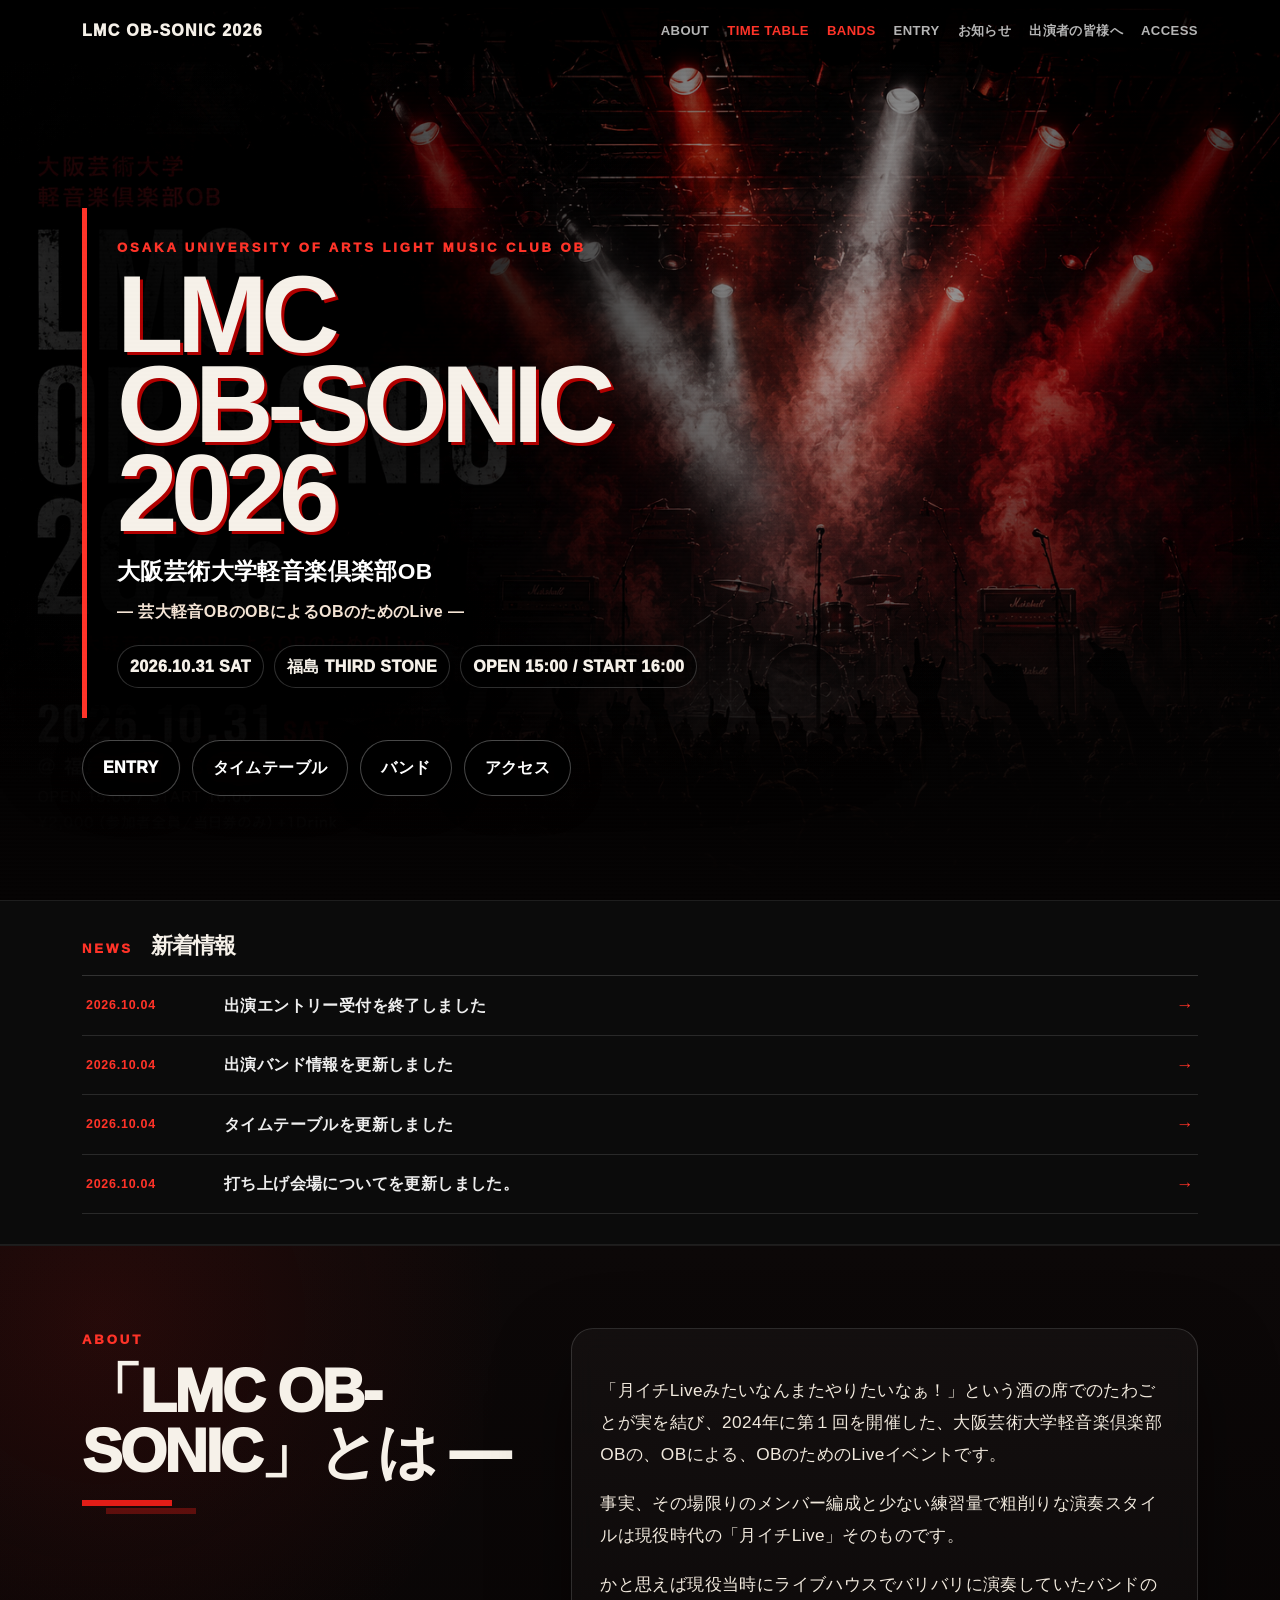
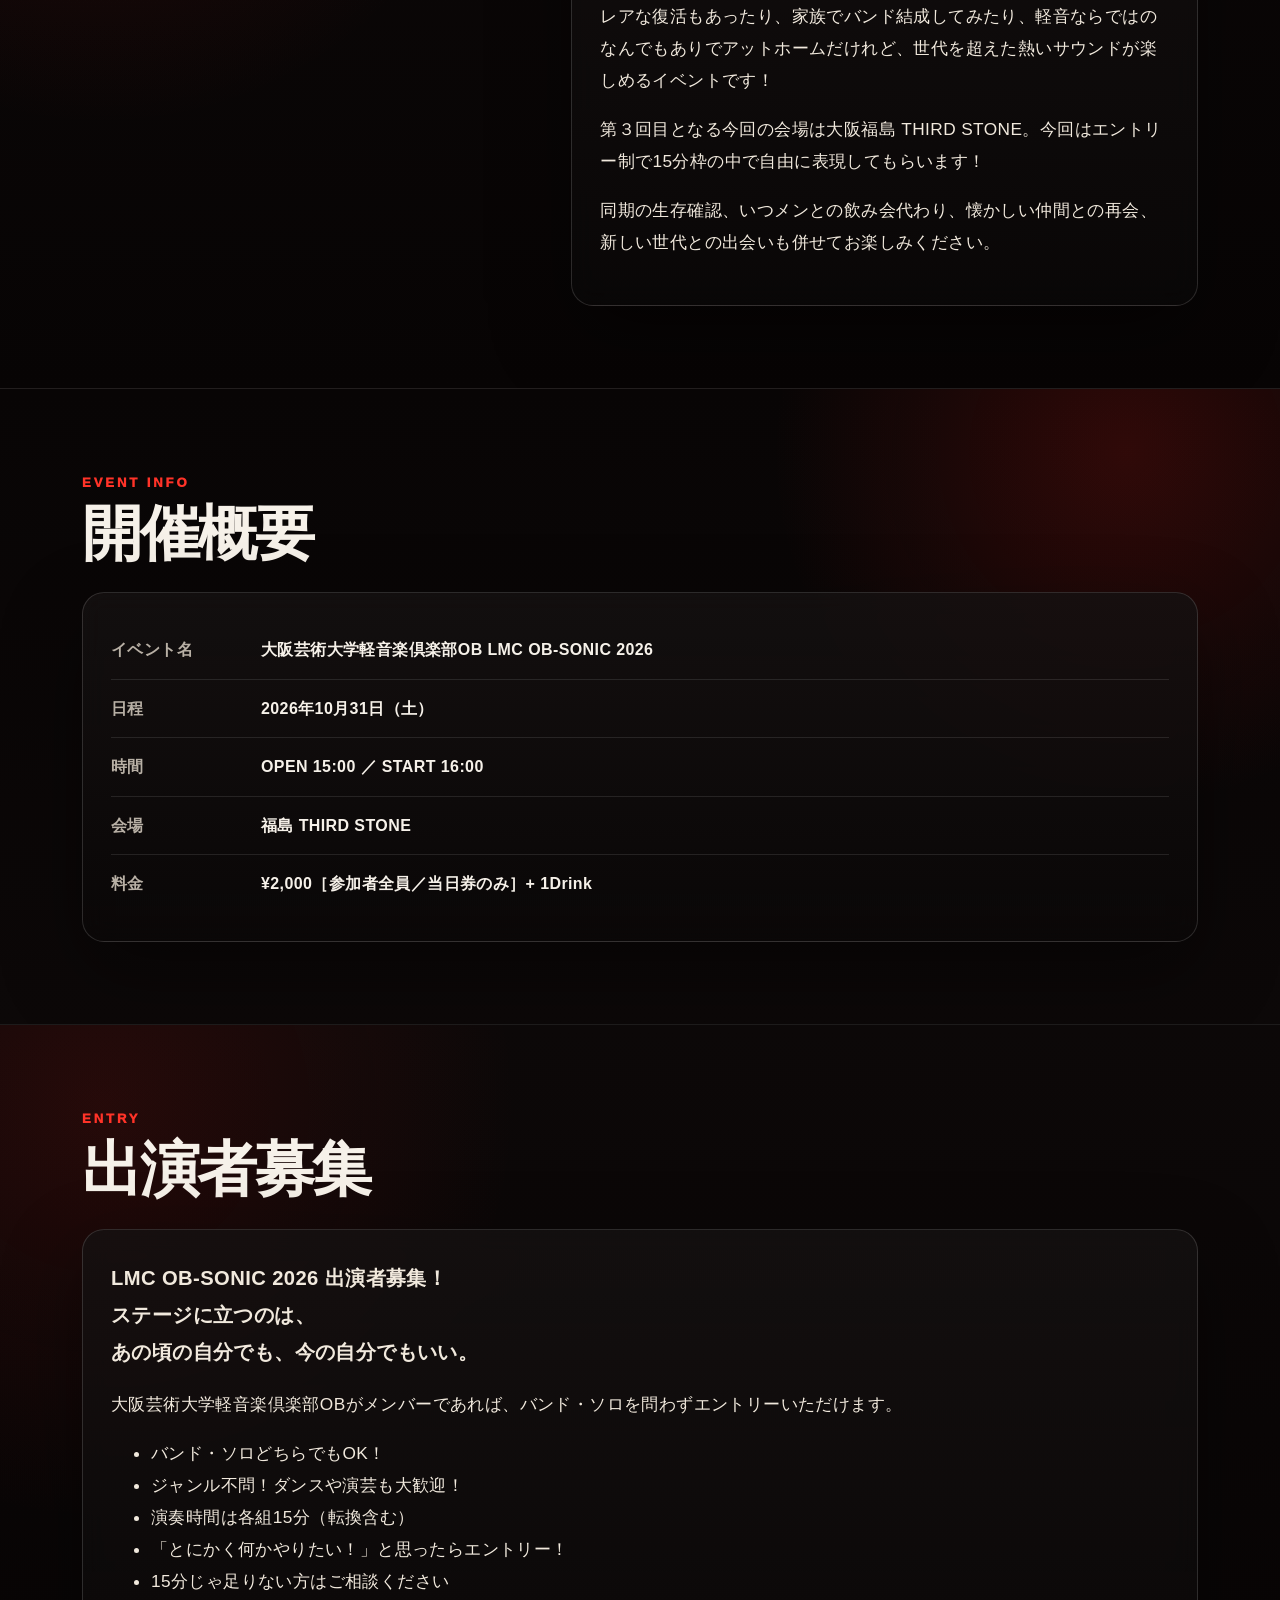
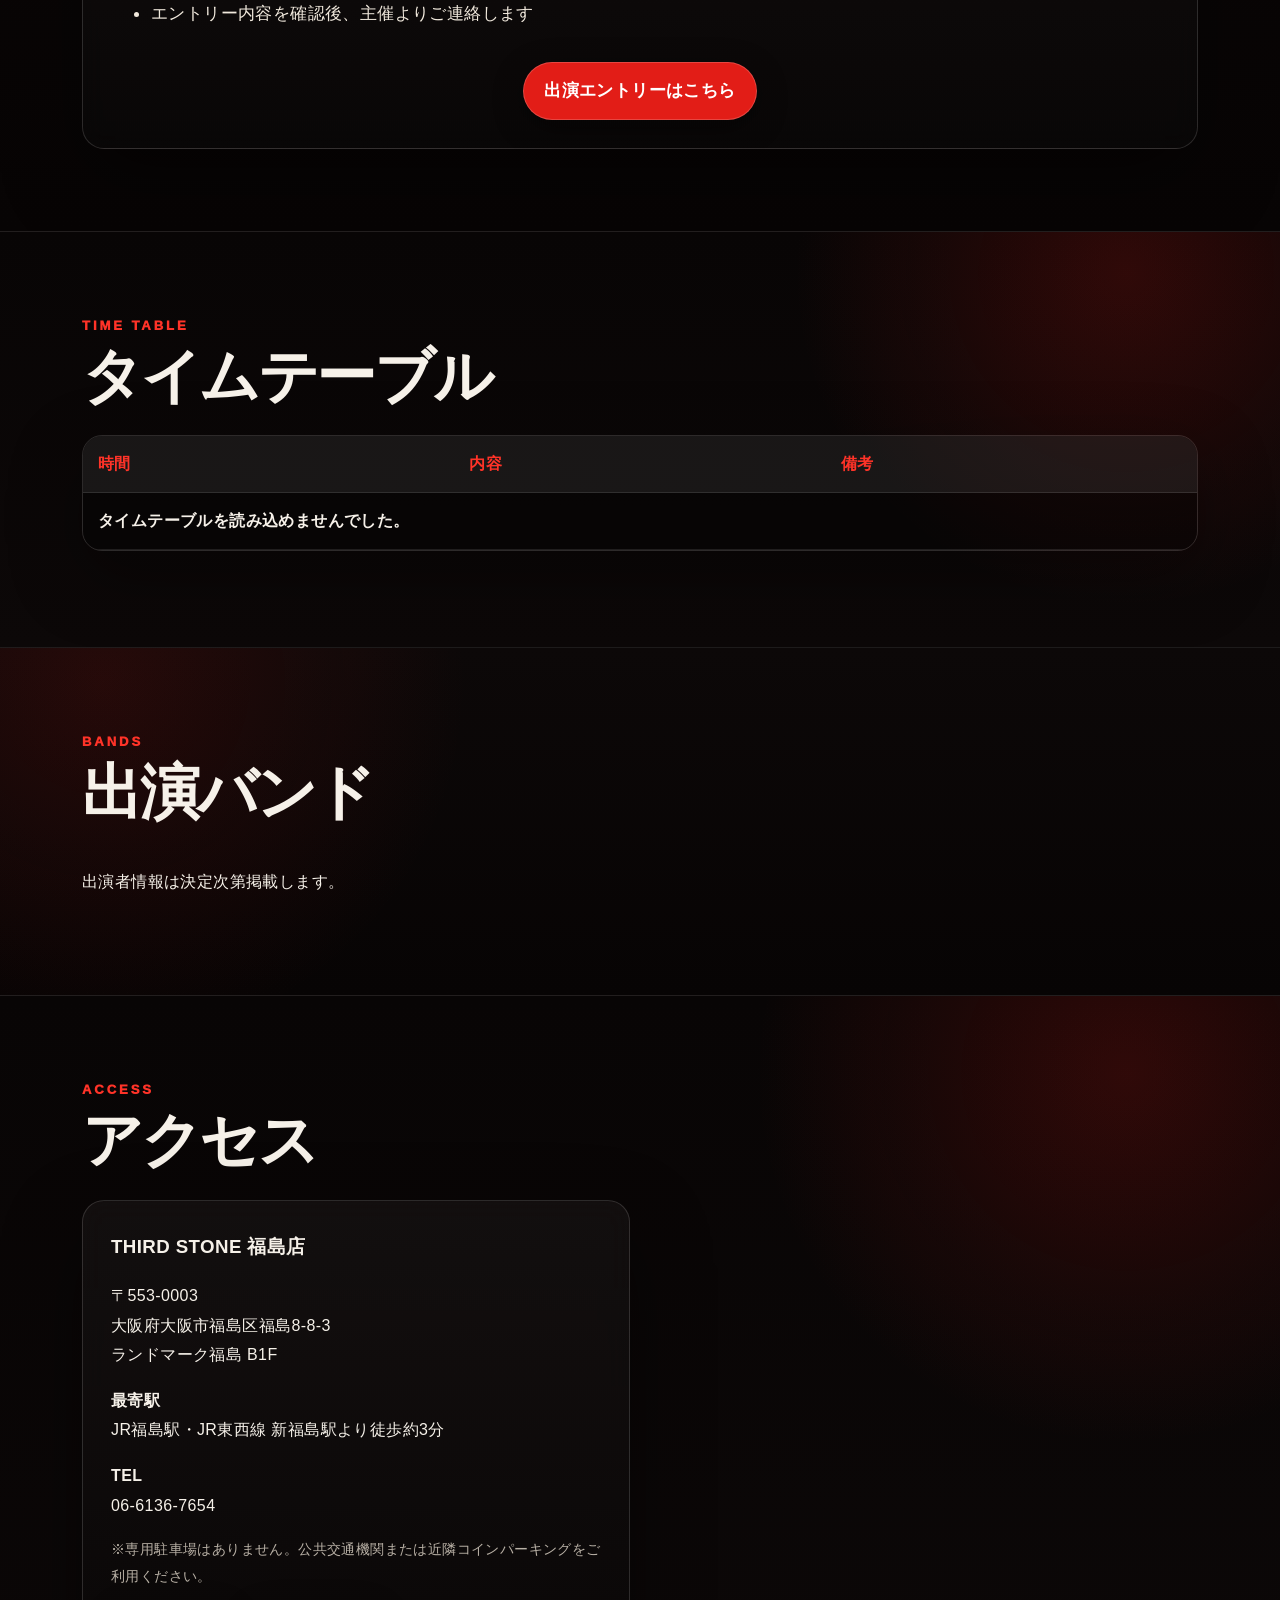
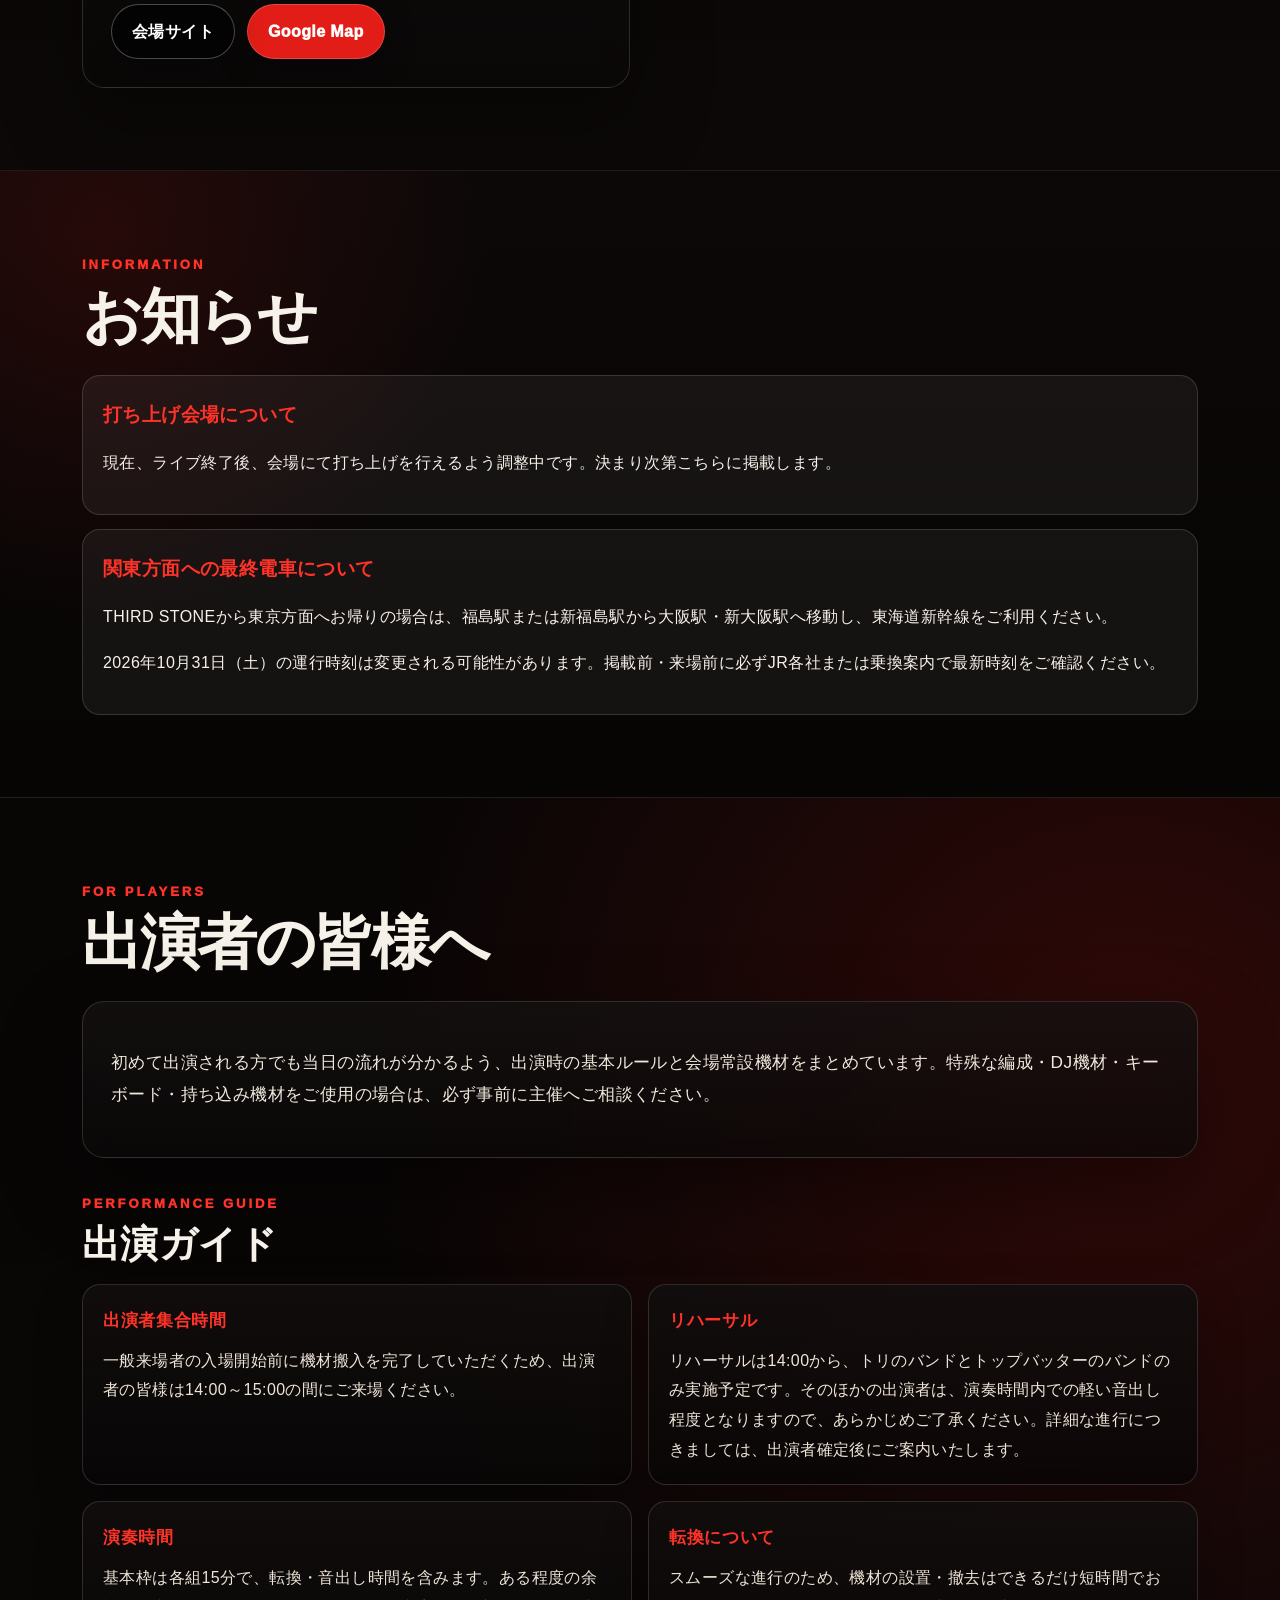
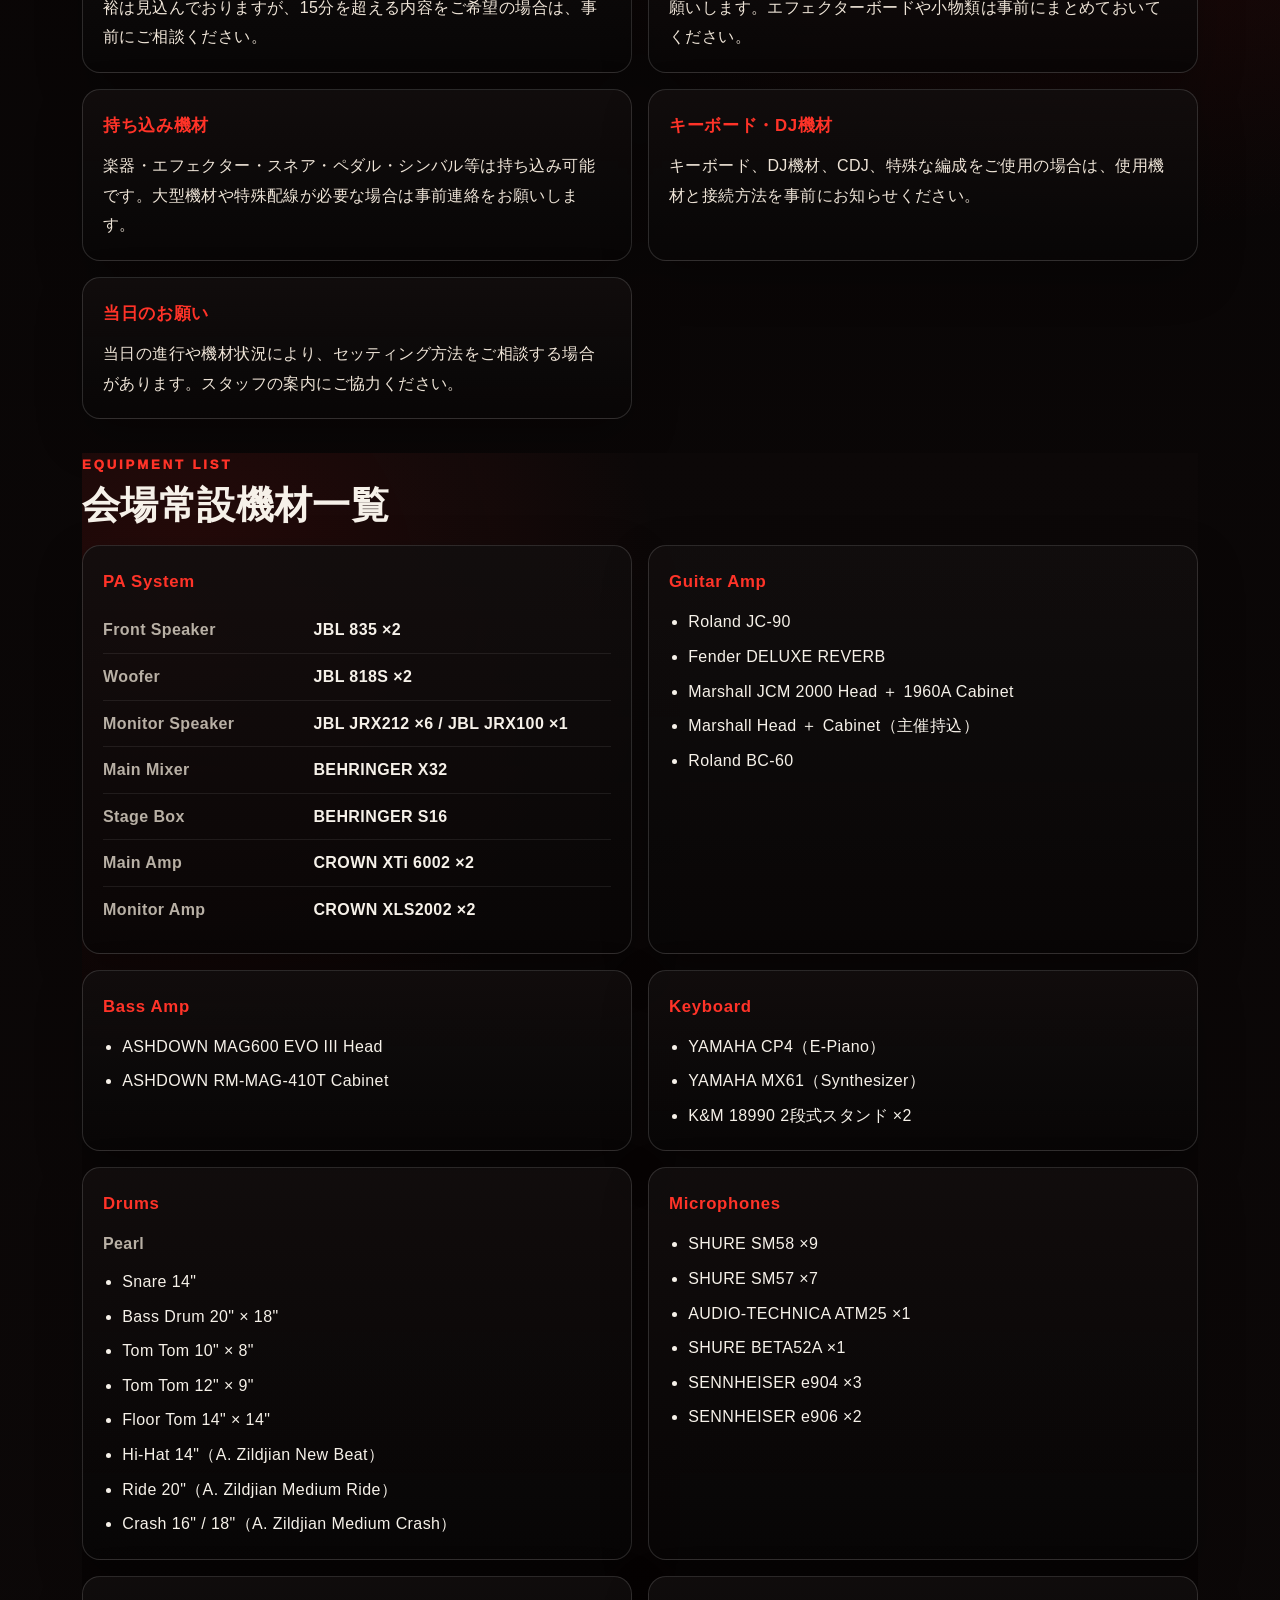
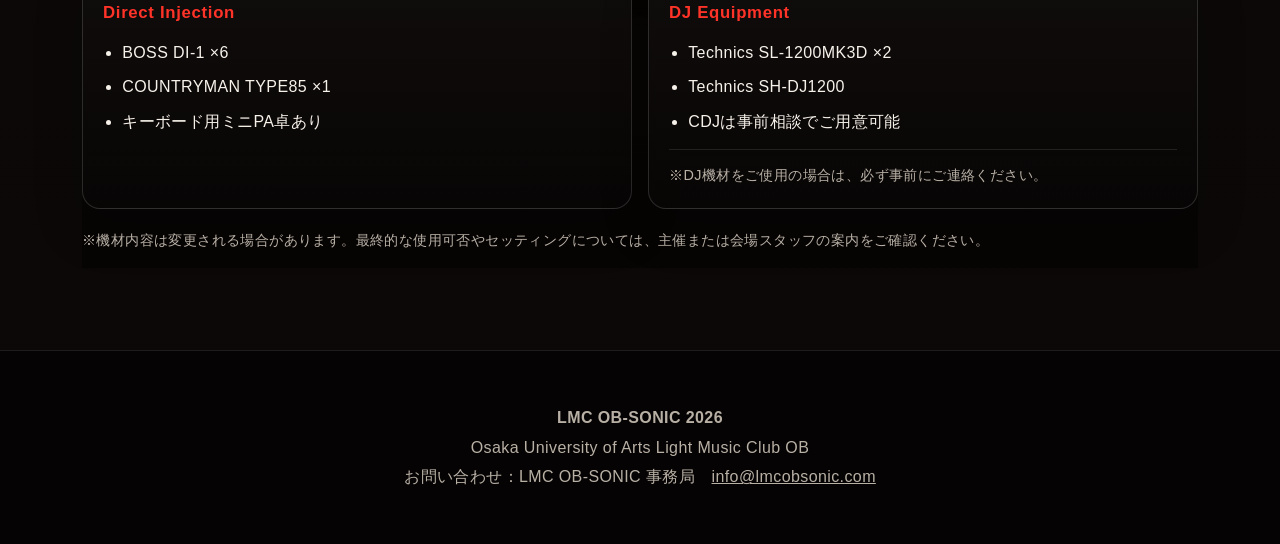
==== commit 3494f216: "Add random favicon rotation to staging only" ====
--- a/index.html
+++ b/index.html
@@ -8,7 +8,20 @@
 <meta property="og:description" content="芸大軽音OBのOBによるOBのためのLive。2026年10月31日（土）福島 THIRD STONEにて開催。">
 <meta property="og:type" content="website">
 <title>大阪芸術大学軽音楽倶楽部OB LMC OB-SONIC 2026</title>
-<link rel="stylesheet" href="css/style.css?v=20260926-hero-bands">
+<link rel="stylesheet" href="css/style.css?v=20260926-0831">
+<link id="dynamic-favicon" rel="icon" type="image/png" href="/images/favicon-1.png">
+<script>
+(function () {
+  var favicons = [
+    "/images/favicon-1.png",
+    "/images/favicon-2.png",
+    "/images/favicon-3.png"
+  ];
+  var selected = favicons[Math.floor(Math.random() * favicons.length)];
+  var link = document.getElementById("dynamic-favicon");
+  if (link) link.href = selected + "?v=20261006";
+})();
+</script>
 </head>
 <body>
 <nav class="nav" id="siteNav">
@@ -40,6 +53,7 @@
     </div>
   </div>
 </header>
+<main>
 <section id="news" class="news-strip">
   <div class="wrap">
     <div class="news-head"><div class="label">NEWS</div><h2>新着情報</h2></div>
@@ -51,7 +65,6 @@
     </div>
   </div>
 </section>
-<main>
 <section id="about"><div class="wrap about-grid"><div class="about-title"><div class="label">ABOUT</div><h2>「LMC OB-SONIC」とは —</h2><div class="slash"></div></div><div class="panel lead"><p>「月イチLiveみたいなんまたやりたいなぁ！」という酒の席でのたわごとが実を結び、2024年に第１回を開催した、大阪芸術大学軽音楽倶楽部OBの、OBによる、OBのためのLiveイベントです。</p><p>事実、その場限りのメンバー編成と少ない練習量で粗削りな演奏スタイルは現役時代の「月イチLive」そのものです。</p><p>かと思えば現役当時にライブハウスでバリバリに演奏していたバンドのレアな復活もあったり、家族でバンド結成してみたり、軽音ならではのなんでもありでアットホームだけれど、世代を超えた熱いサウンドが楽しめるイベントです！</p><p data-site-text="aboutEventText">第３回目となる今回の会場は大阪福島 THIRD STONE。今回はエントリー制で15分枠の中で自由に表現してもらいます！</p><p>同期の生存確認、いつメンとの飲み会代わり、懐かしい仲間との再会、新しい世代との出会いも併せてお楽しみください。</p></div></div></section>
 <section id="info"><div class="wrap"><div class="section-head"><div><div class="label">EVENT INFO</div><h2>開催概要</h2></div></div><div class="panel"><dl class="info-list"><div class="info-row"><dt>イベント名</dt><dd data-site-text="officialEventName">大阪芸術大学軽音楽倶楽部OB LMC OB-SONIC 2026</dd></div><div class="info-row"><dt>日程</dt><dd data-site-text="dateDisplay">2026年10月31日（土）</dd></div><div class="info-row"><dt>時間</dt><dd data-site-text="scheduleDisplay">OPEN 15:00 ／ START 16:00</dd></div><div class="info-row"><dt>会場</dt><dd data-site-text="venueShort">福島 THIRD STONE</dd></div><div class="info-row"><dt>料金</dt><dd data-site-text="ticket">¥2,000［参加者全員／当日券のみ］+ 1Drink</dd></div></dl></div></div></section>
 <section id="entry">
@@ -83,7 +96,7 @@
   </div>
 </section>
 <section id="timetable"><div class="wrap"><div class="section-head"><div><div class="label">TIME TABLE</div><h2>タイムテーブル</h2></div></div><div class="timeline"><table><thead><tr><th>時間</th><th>内容</th><th>備考</th></tr></thead><tbody><tr id="timetableLoading"><td colspan="3">タイムテーブルを読み込んでいます…</td></tr></tbody></table></div><p class="small"><!-- ※出演順・出演者名は決定後、ENTRY部分を書き換えてください。 --></p></div></section>
-<section id="bands"><div class="wrap"><div class="section-head"><div><div class="label">BANDS</div><h2>出演バンド（順不同）</h2><p class="small">出演順は後日発表します</p></div></div>
+<section id="bands"><div class="wrap"><div class="section-head"><div><div class="label">BANDS</div><h2>出演バンド</h2></div></div>
 	<div class="bands">
       <p class="bands-loading" id="bandsLoading">出演者情報を読み込んでいます…</p>
     </div></div></section>
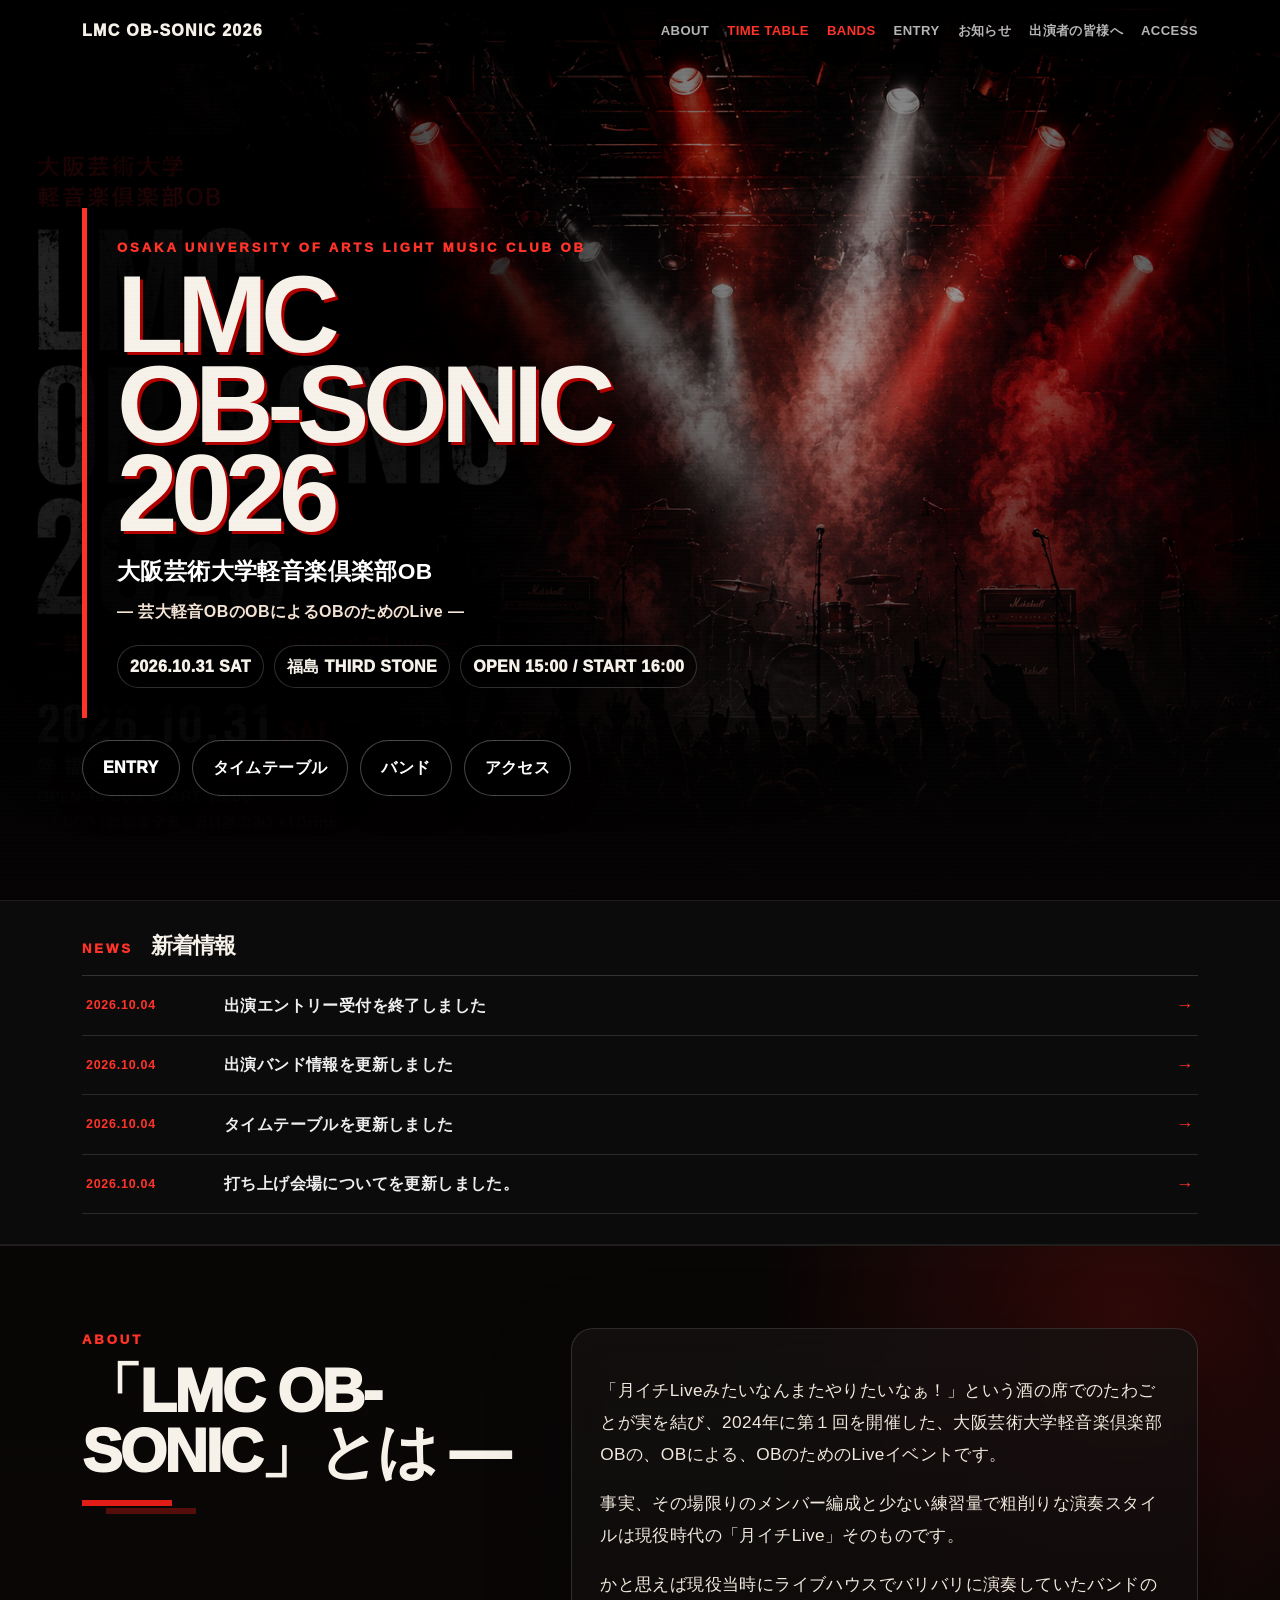
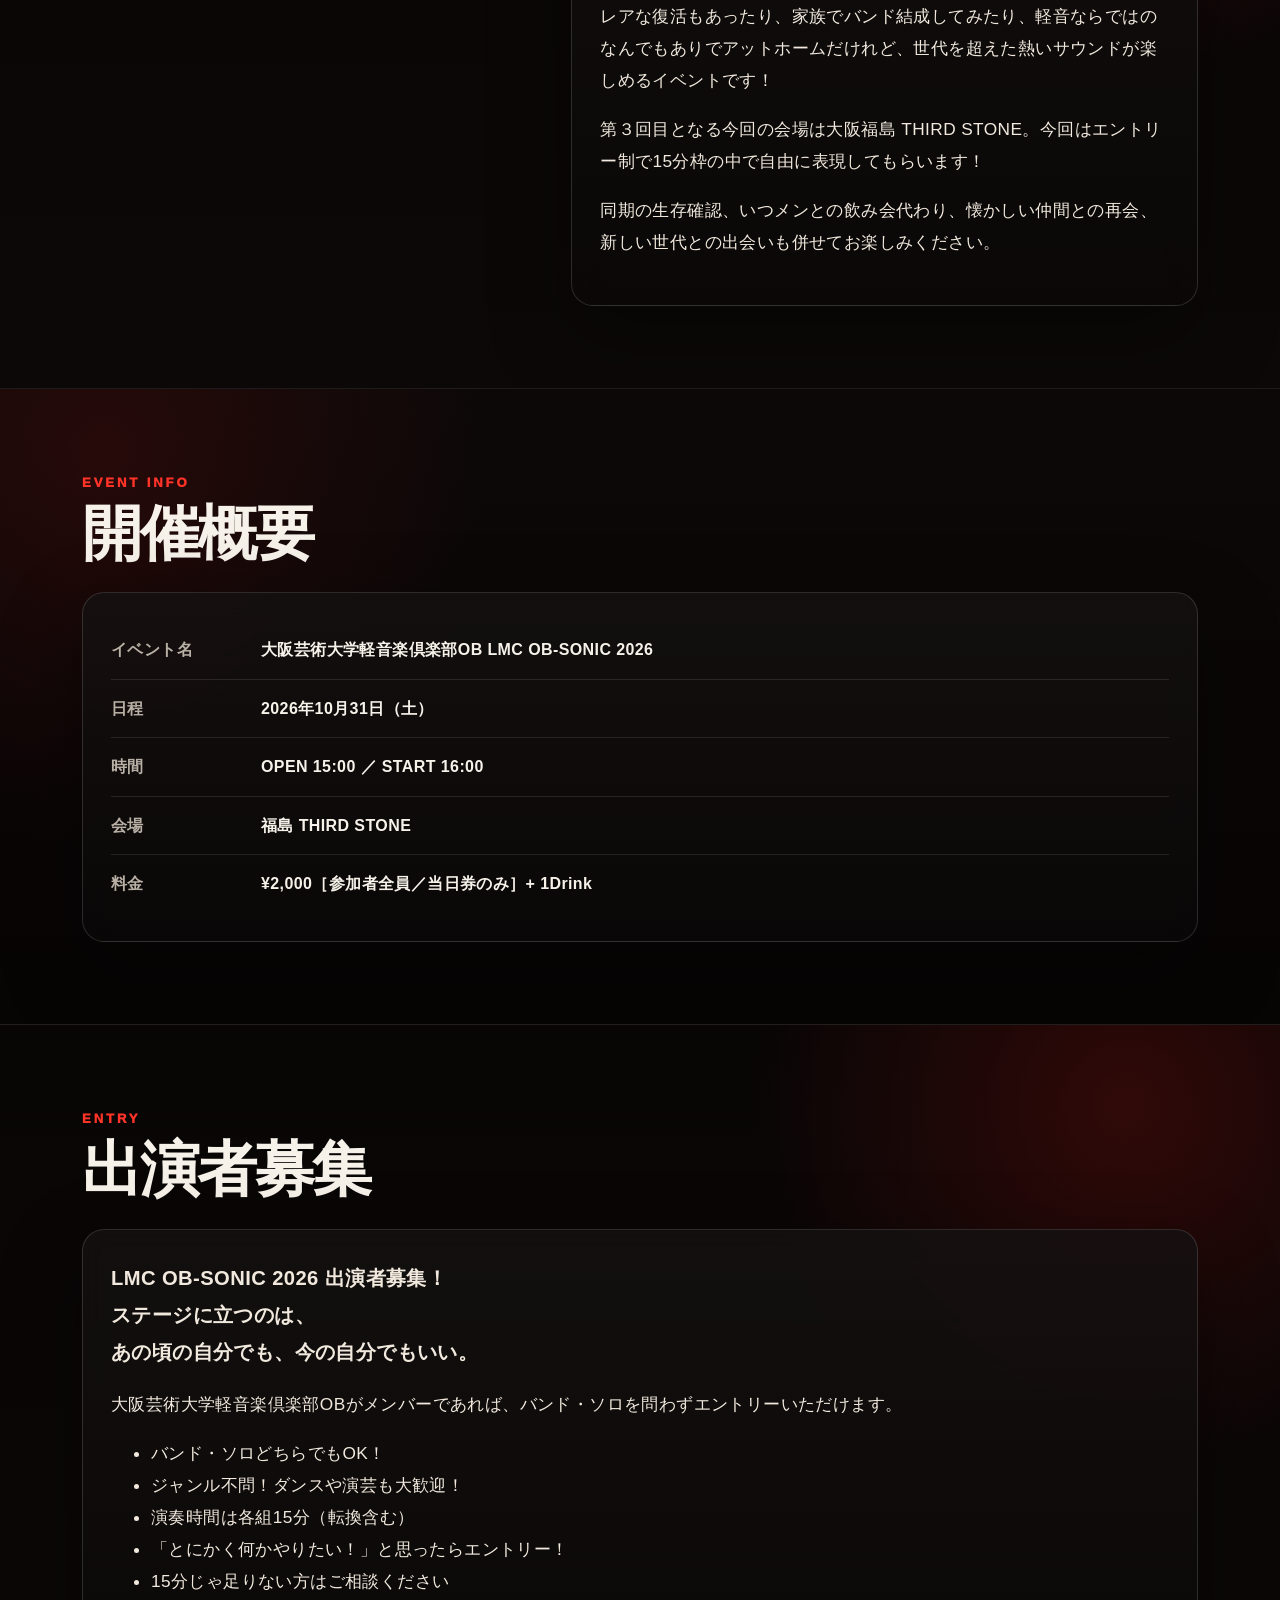
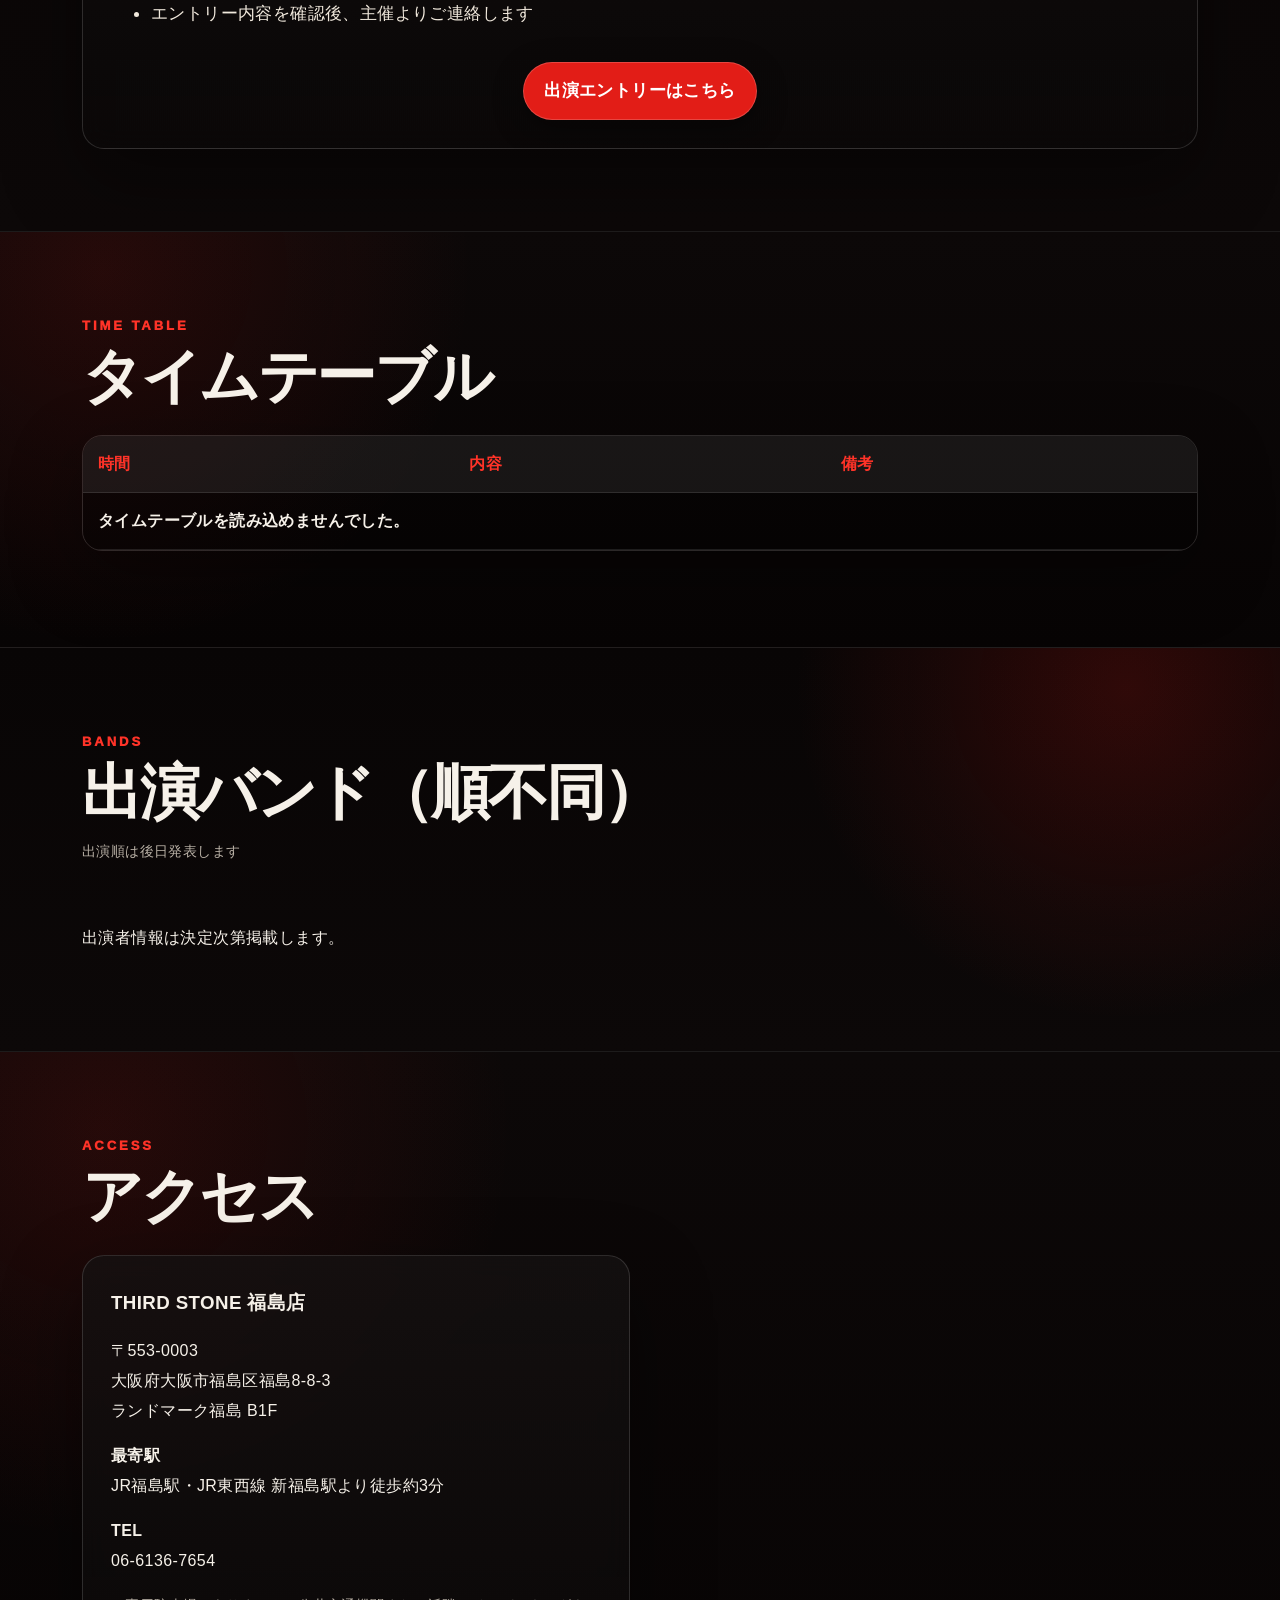
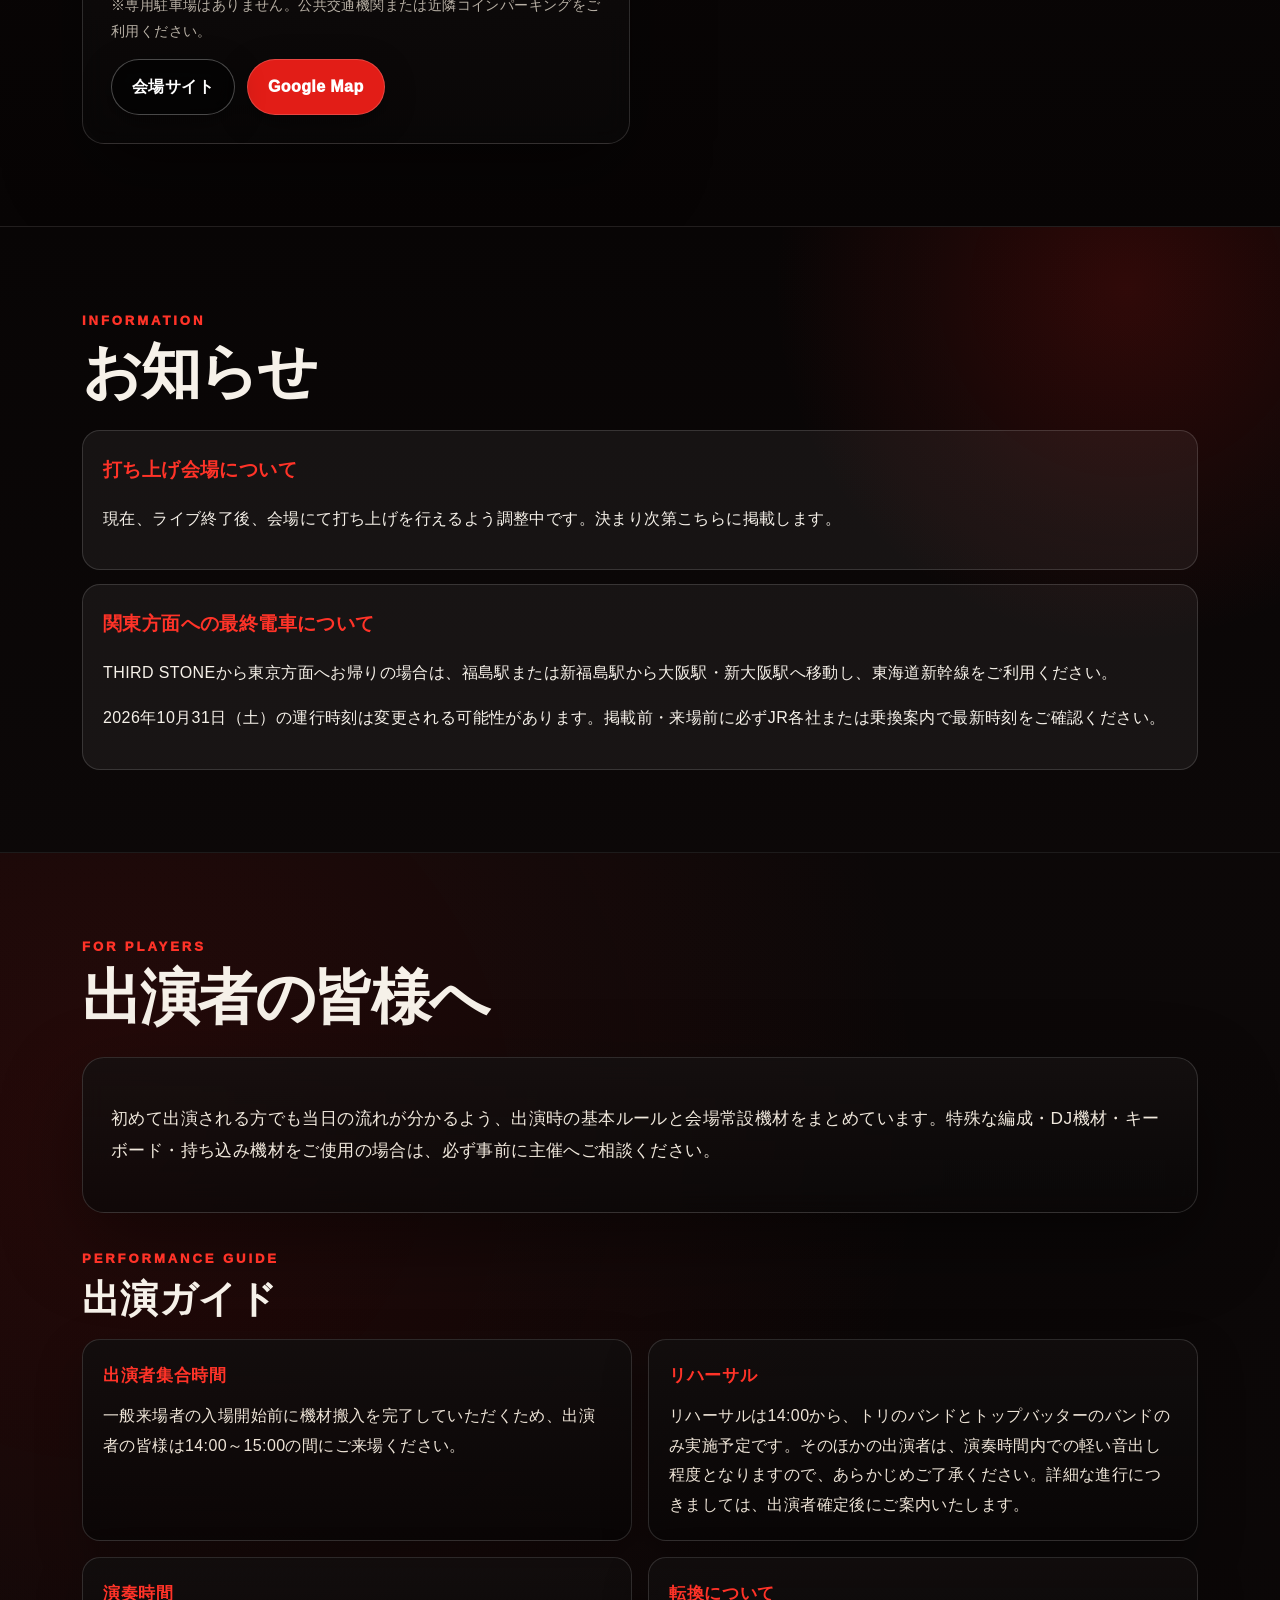
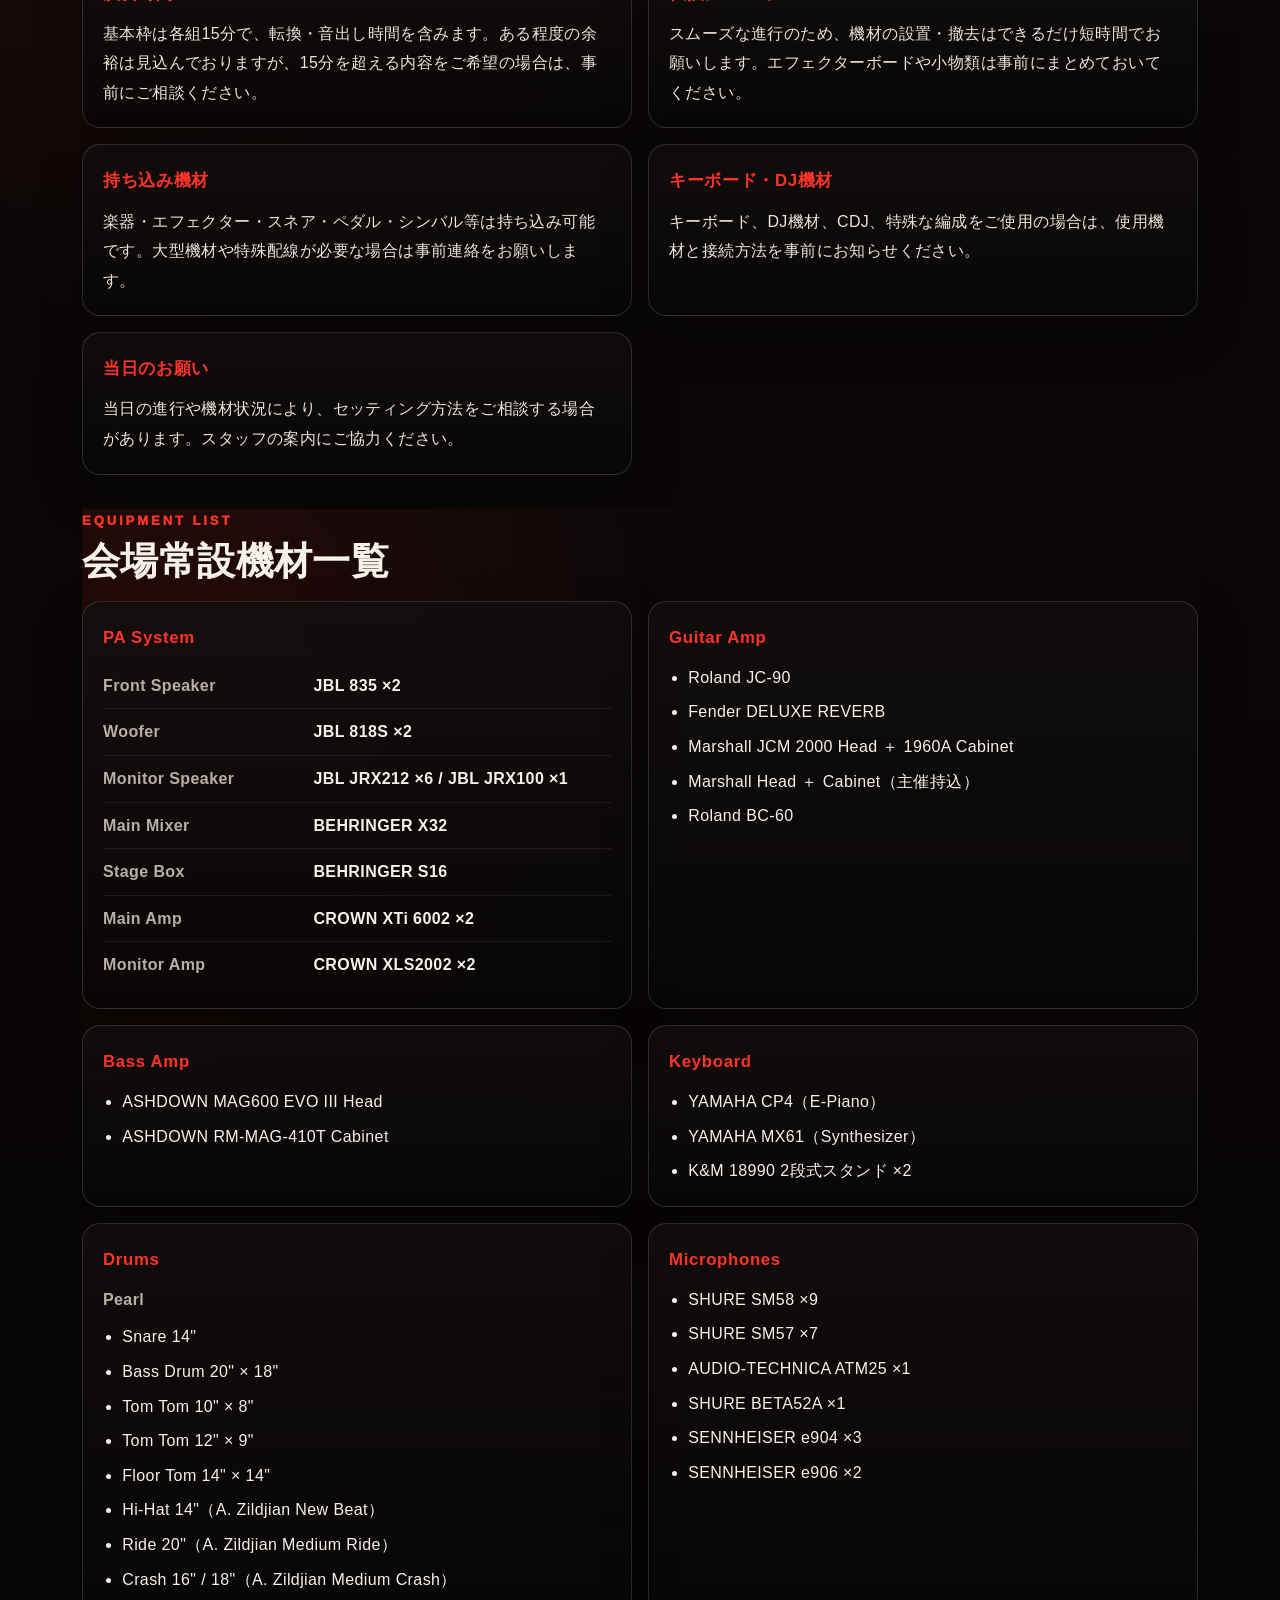
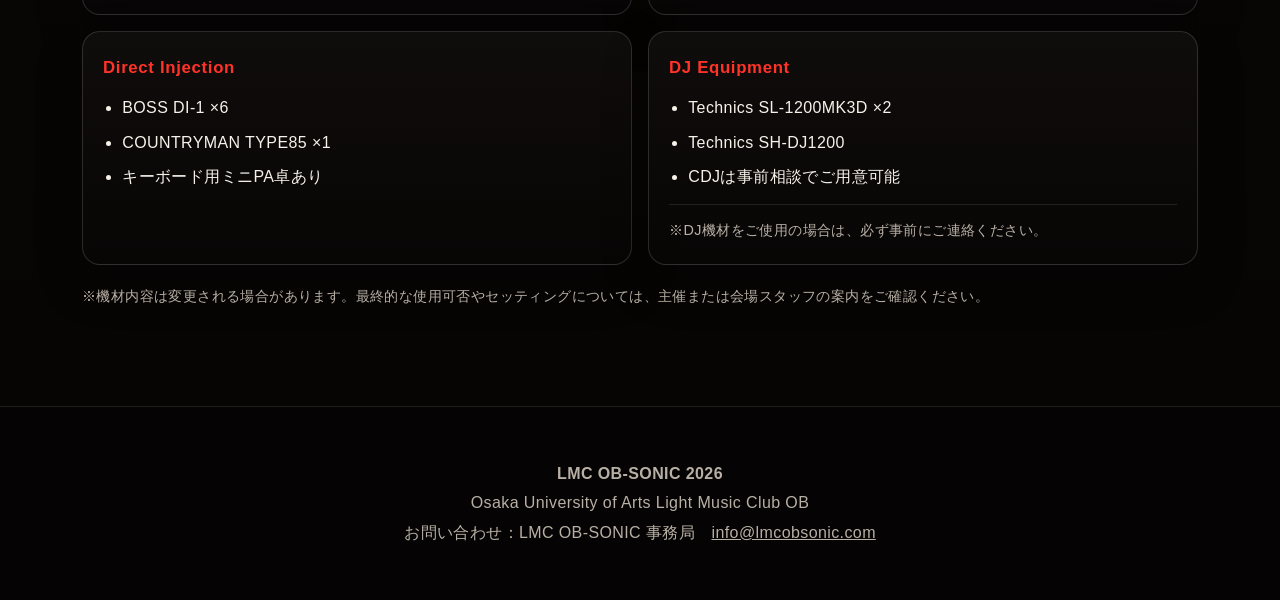
==== commit c90f170b: "Add random favicon rotation to production only" ====
--- a/index.html
+++ b/index.html
@@ -8,7 +8,7 @@
 <meta property="og:description" content="芸大軽音OBのOBによるOBのためのLive。2026年10月31日（土）福島 THIRD STONEにて開催。">
 <meta property="og:type" content="website">
 <title>大阪芸術大学軽音楽倶楽部OB LMC OB-SONIC 2026</title>
-<link rel="stylesheet" href="css/style.css?v=20260926-0831">
+<link rel="stylesheet" href="css/style.css?v=20260926-hero-bands">
 <link id="dynamic-favicon" rel="icon" type="image/png" href="/images/favicon-1.png">
 <script>
 (function () {
@@ -53,7 +53,6 @@
     </div>
   </div>
 </header>
-<main>
 <section id="news" class="news-strip">
   <div class="wrap">
     <div class="news-head"><div class="label">NEWS</div><h2>新着情報</h2></div>
@@ -65,6 +64,7 @@
     </div>
   </div>
 </section>
+<main>
 <section id="about"><div class="wrap about-grid"><div class="about-title"><div class="label">ABOUT</div><h2>「LMC OB-SONIC」とは —</h2><div class="slash"></div></div><div class="panel lead"><p>「月イチLiveみたいなんまたやりたいなぁ！」という酒の席でのたわごとが実を結び、2024年に第１回を開催した、大阪芸術大学軽音楽倶楽部OBの、OBによる、OBのためのLiveイベントです。</p><p>事実、その場限りのメンバー編成と少ない練習量で粗削りな演奏スタイルは現役時代の「月イチLive」そのものです。</p><p>かと思えば現役当時にライブハウスでバリバリに演奏していたバンドのレアな復活もあったり、家族でバンド結成してみたり、軽音ならではのなんでもありでアットホームだけれど、世代を超えた熱いサウンドが楽しめるイベントです！</p><p data-site-text="aboutEventText">第３回目となる今回の会場は大阪福島 THIRD STONE。今回はエントリー制で15分枠の中で自由に表現してもらいます！</p><p>同期の生存確認、いつメンとの飲み会代わり、懐かしい仲間との再会、新しい世代との出会いも併せてお楽しみください。</p></div></div></section>
 <section id="info"><div class="wrap"><div class="section-head"><div><div class="label">EVENT INFO</div><h2>開催概要</h2></div></div><div class="panel"><dl class="info-list"><div class="info-row"><dt>イベント名</dt><dd data-site-text="officialEventName">大阪芸術大学軽音楽倶楽部OB LMC OB-SONIC 2026</dd></div><div class="info-row"><dt>日程</dt><dd data-site-text="dateDisplay">2026年10月31日（土）</dd></div><div class="info-row"><dt>時間</dt><dd data-site-text="scheduleDisplay">OPEN 15:00 ／ START 16:00</dd></div><div class="info-row"><dt>会場</dt><dd data-site-text="venueShort">福島 THIRD STONE</dd></div><div class="info-row"><dt>料金</dt><dd data-site-text="ticket">¥2,000［参加者全員／当日券のみ］+ 1Drink</dd></div></dl></div></div></section>
 <section id="entry">
@@ -96,7 +96,7 @@
   </div>
 </section>
 <section id="timetable"><div class="wrap"><div class="section-head"><div><div class="label">TIME TABLE</div><h2>タイムテーブル</h2></div></div><div class="timeline"><table><thead><tr><th>時間</th><th>内容</th><th>備考</th></tr></thead><tbody><tr id="timetableLoading"><td colspan="3">タイムテーブルを読み込んでいます…</td></tr></tbody></table></div><p class="small"><!-- ※出演順・出演者名は決定後、ENTRY部分を書き換えてください。 --></p></div></section>
-<section id="bands"><div class="wrap"><div class="section-head"><div><div class="label">BANDS</div><h2>出演バンド</h2></div></div>
+<section id="bands"><div class="wrap"><div class="section-head"><div><div class="label">BANDS</div><h2>出演バンド（順不同）</h2><p class="small">出演順は後日発表します</p></div></div>
 	<div class="bands">
       <p class="bands-loading" id="bandsLoading">出演者情報を読み込んでいます…</p>
     </div></div></section>
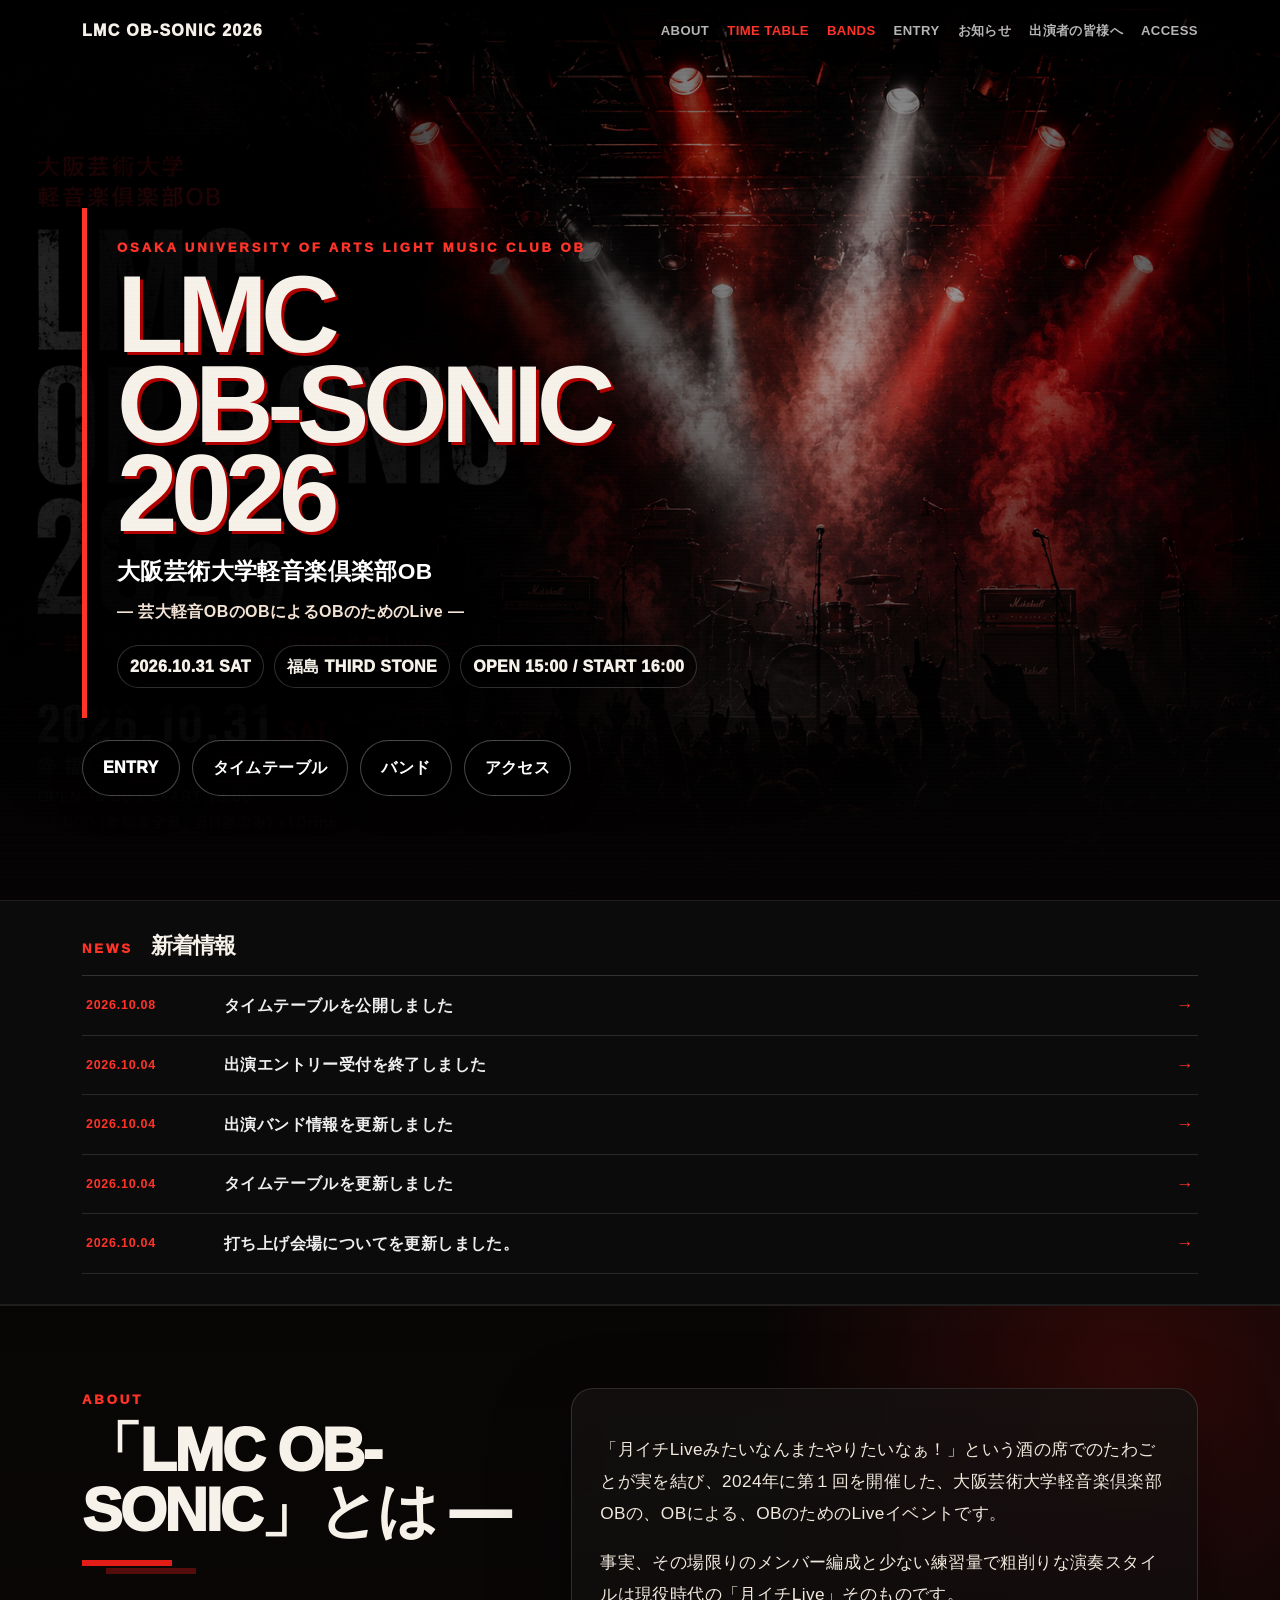
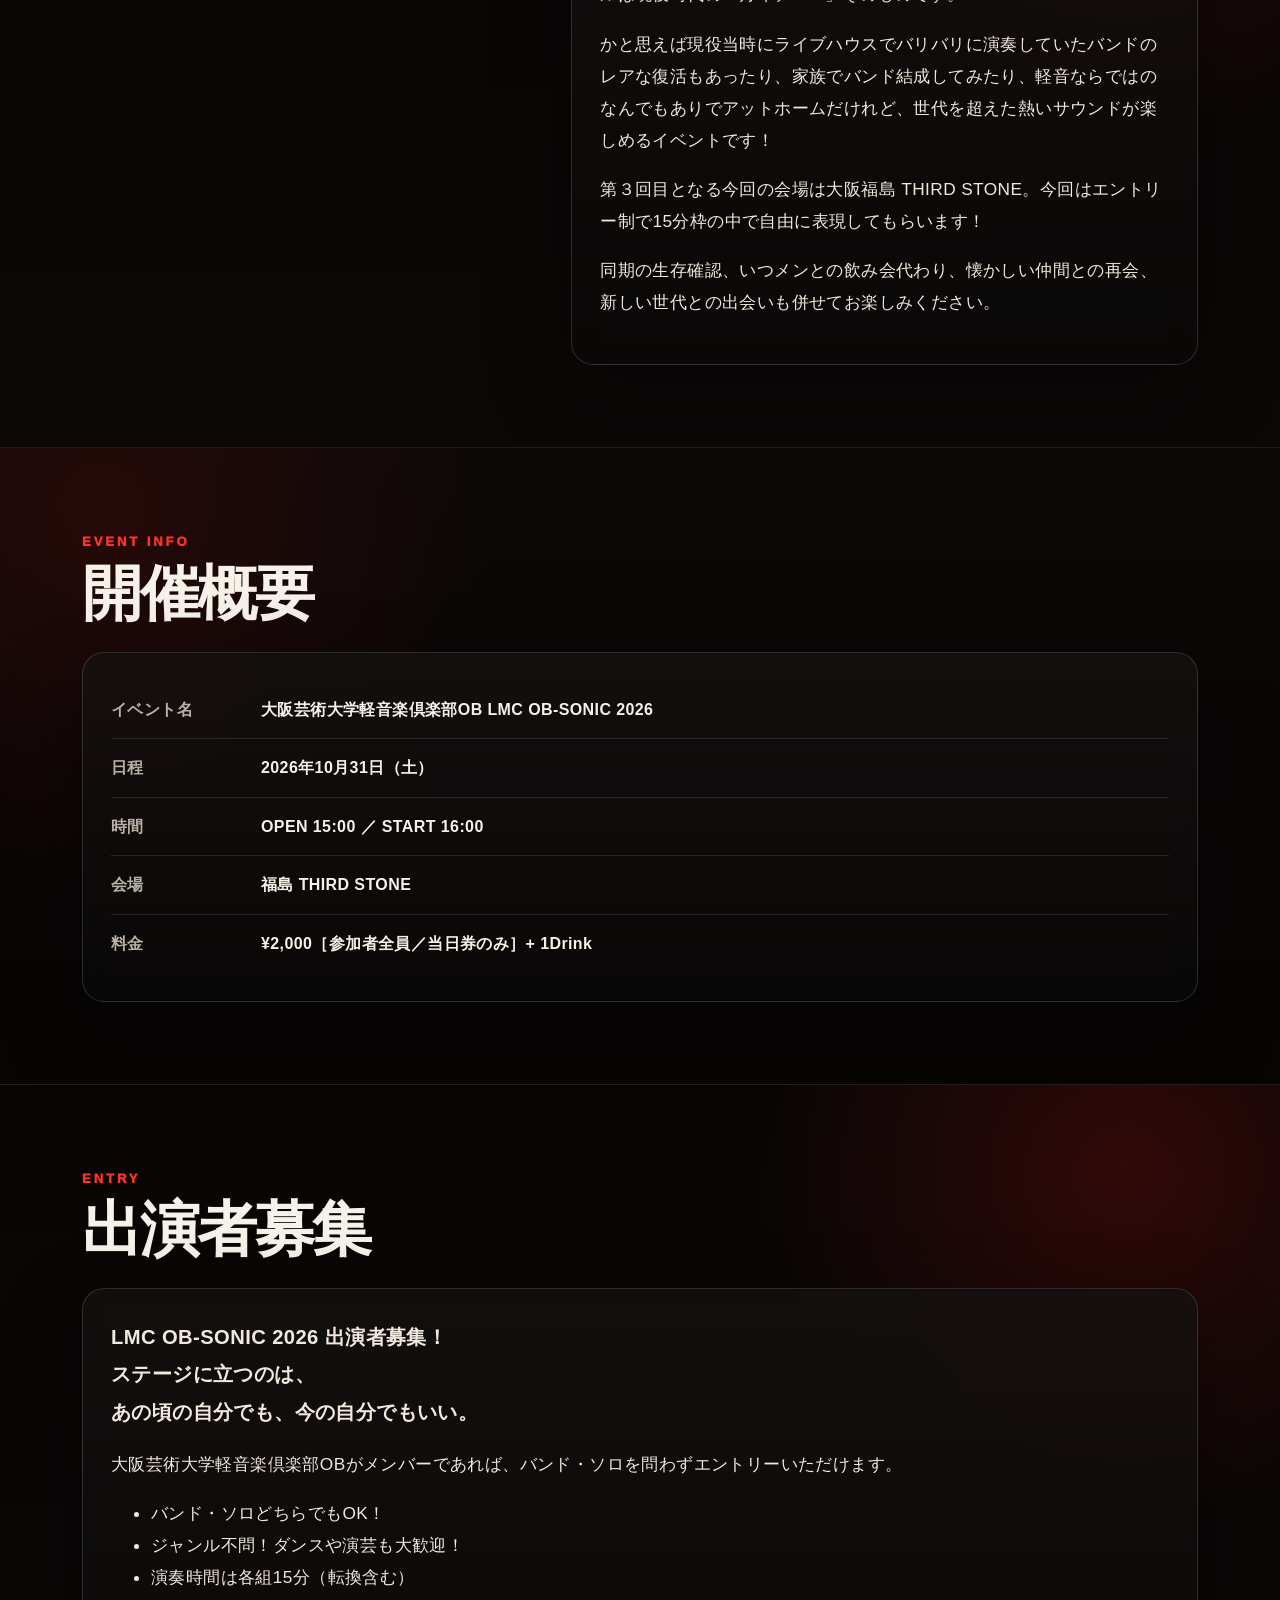
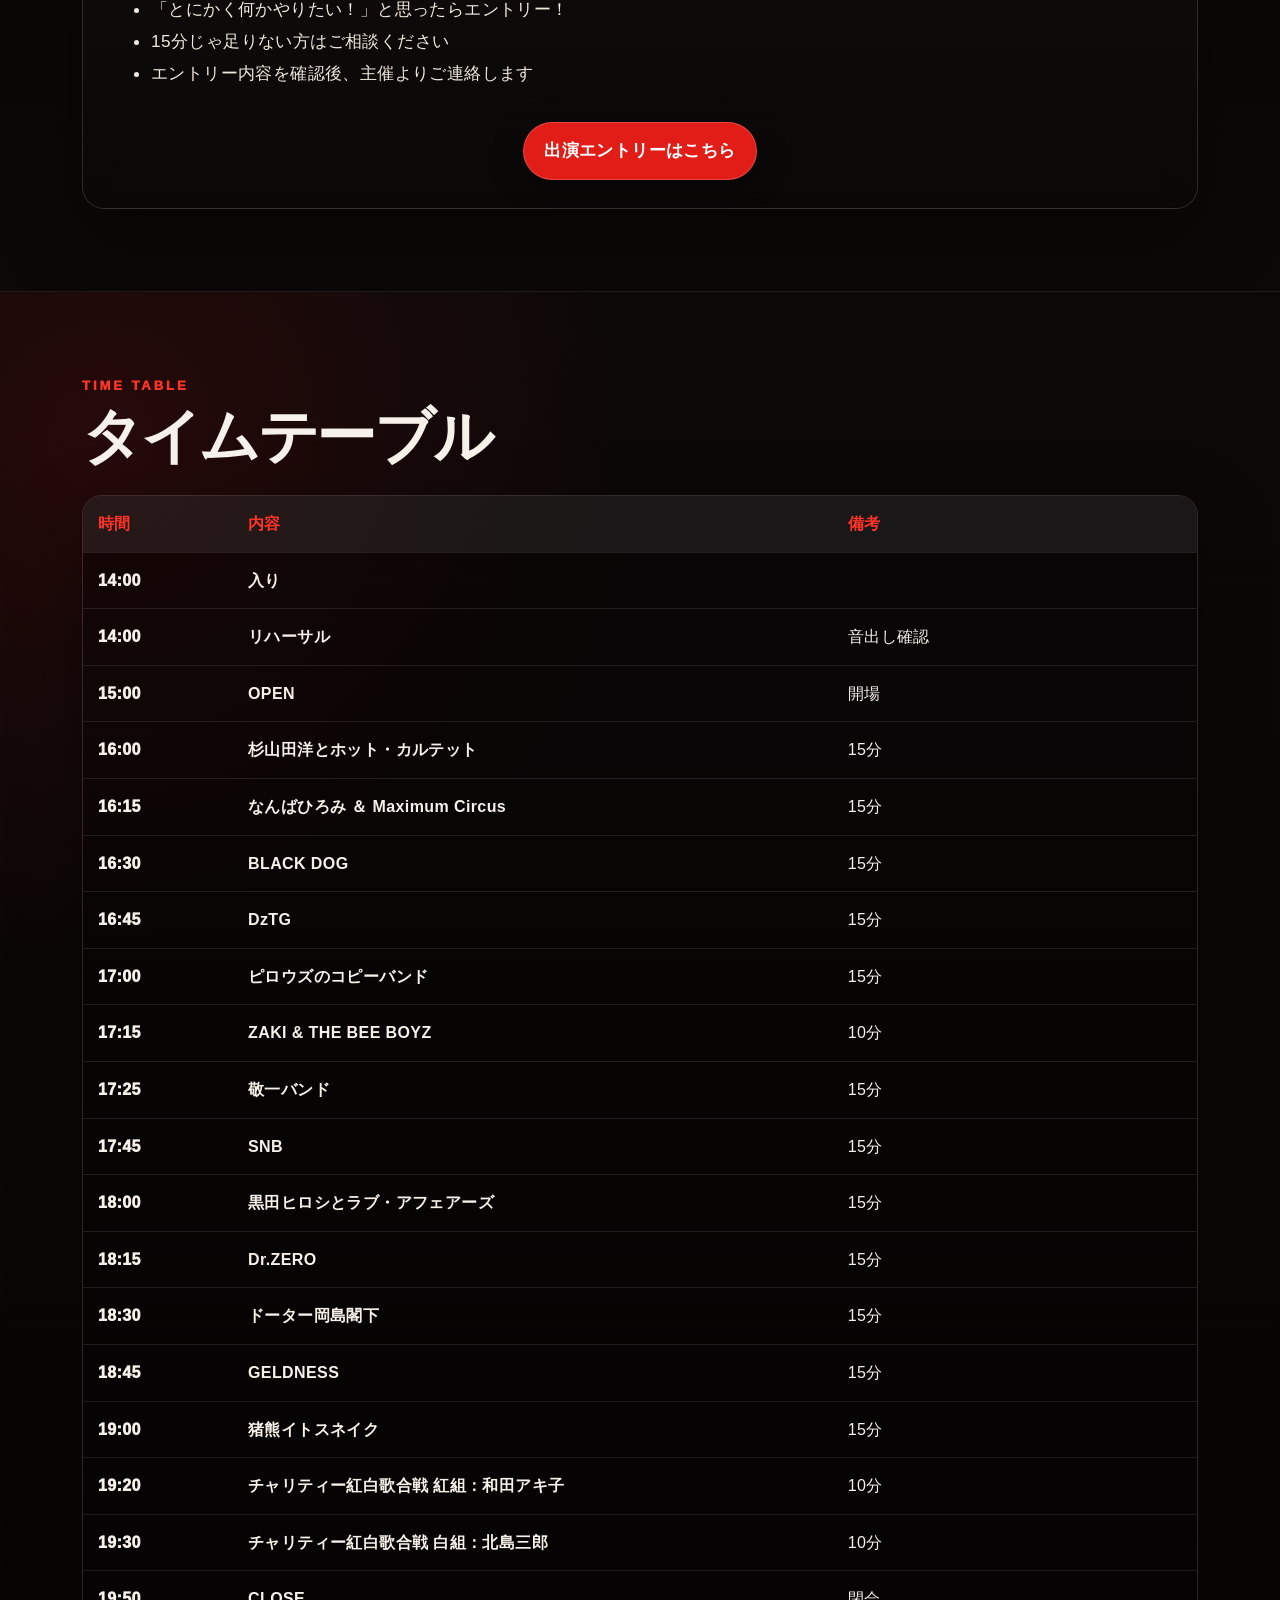
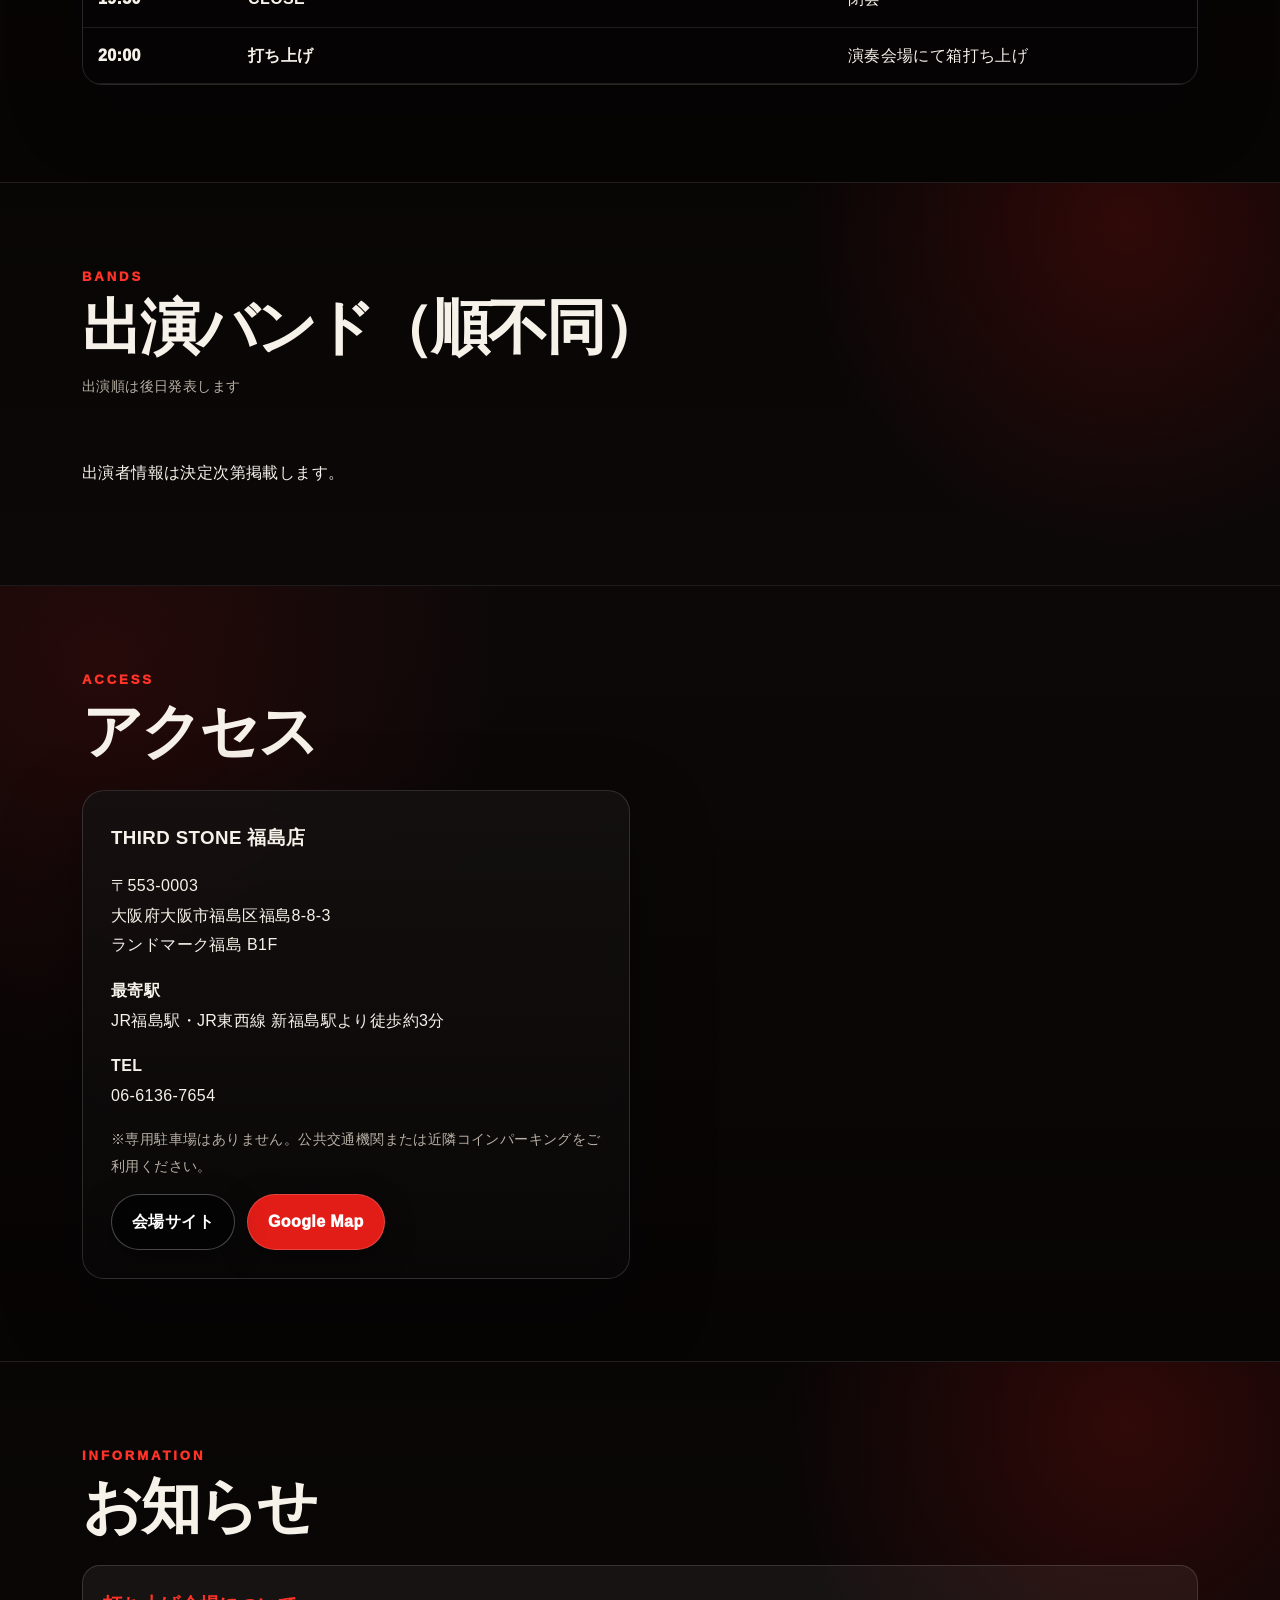
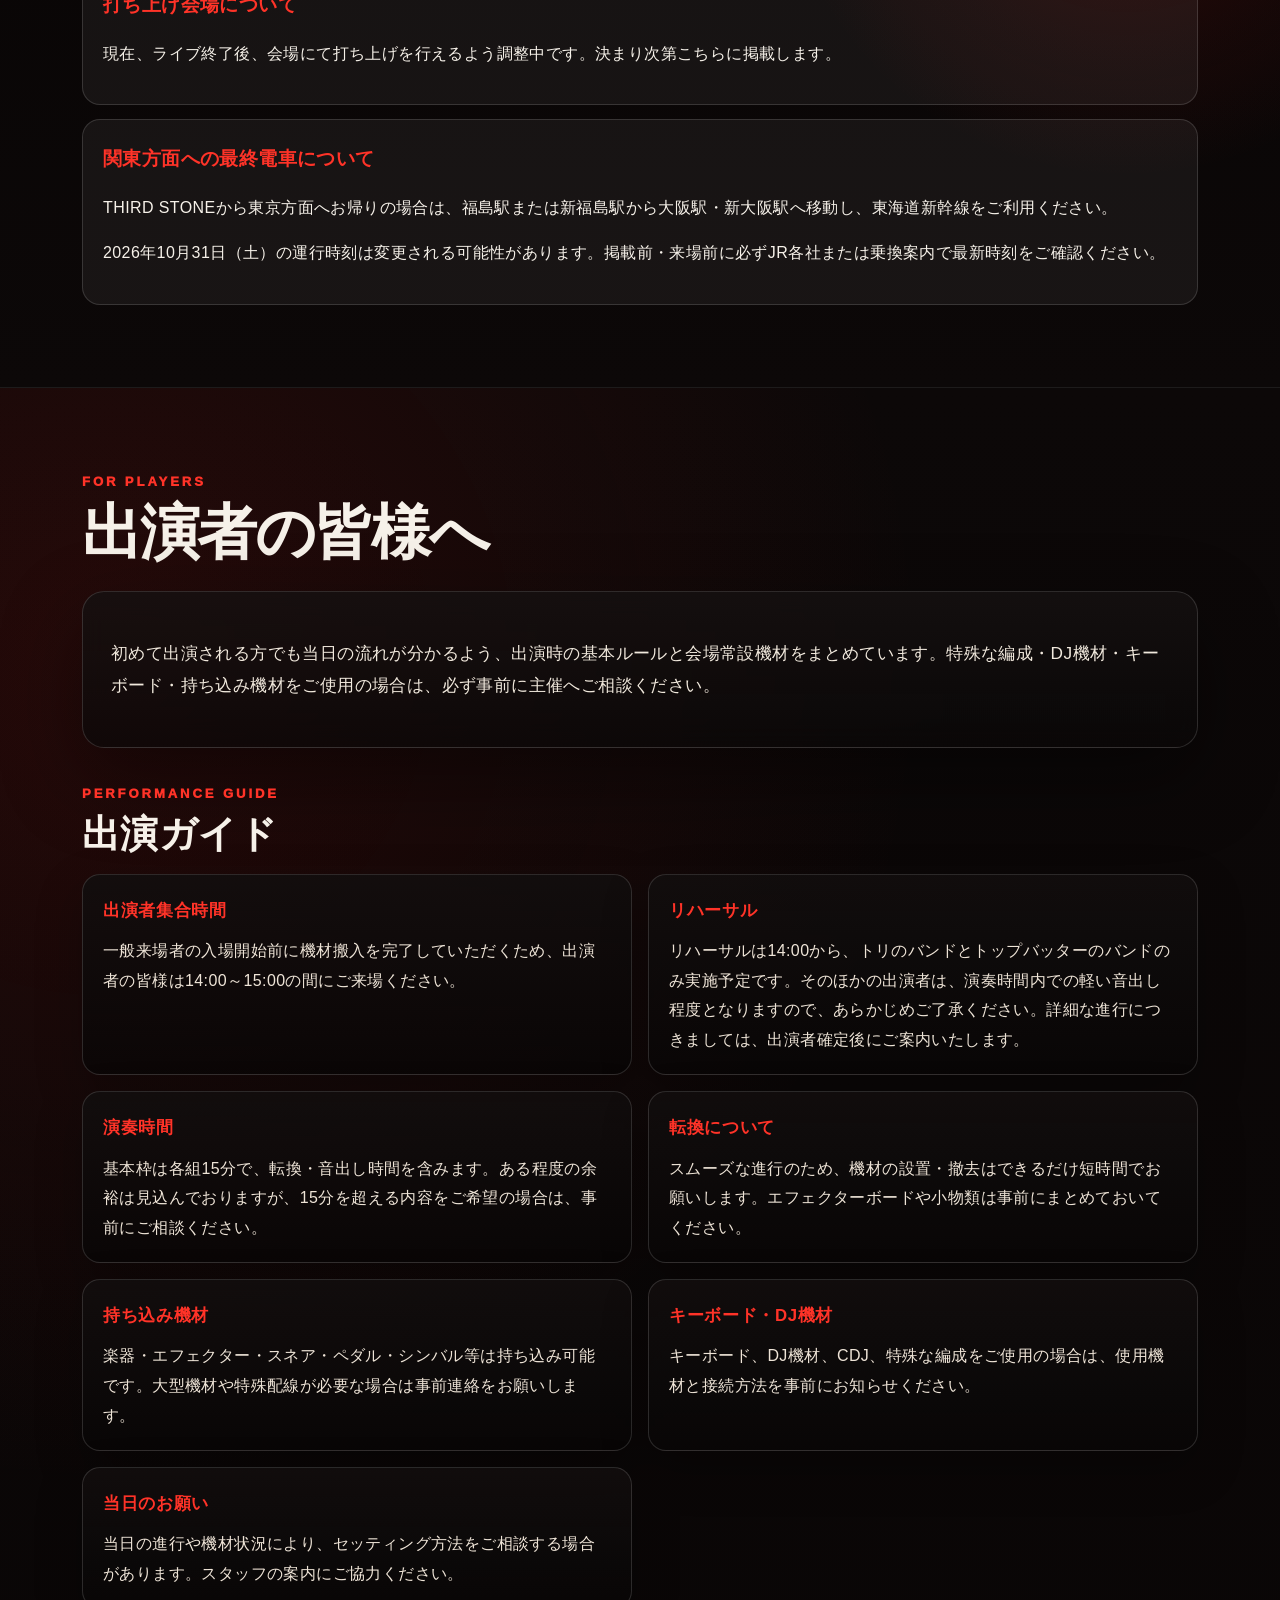
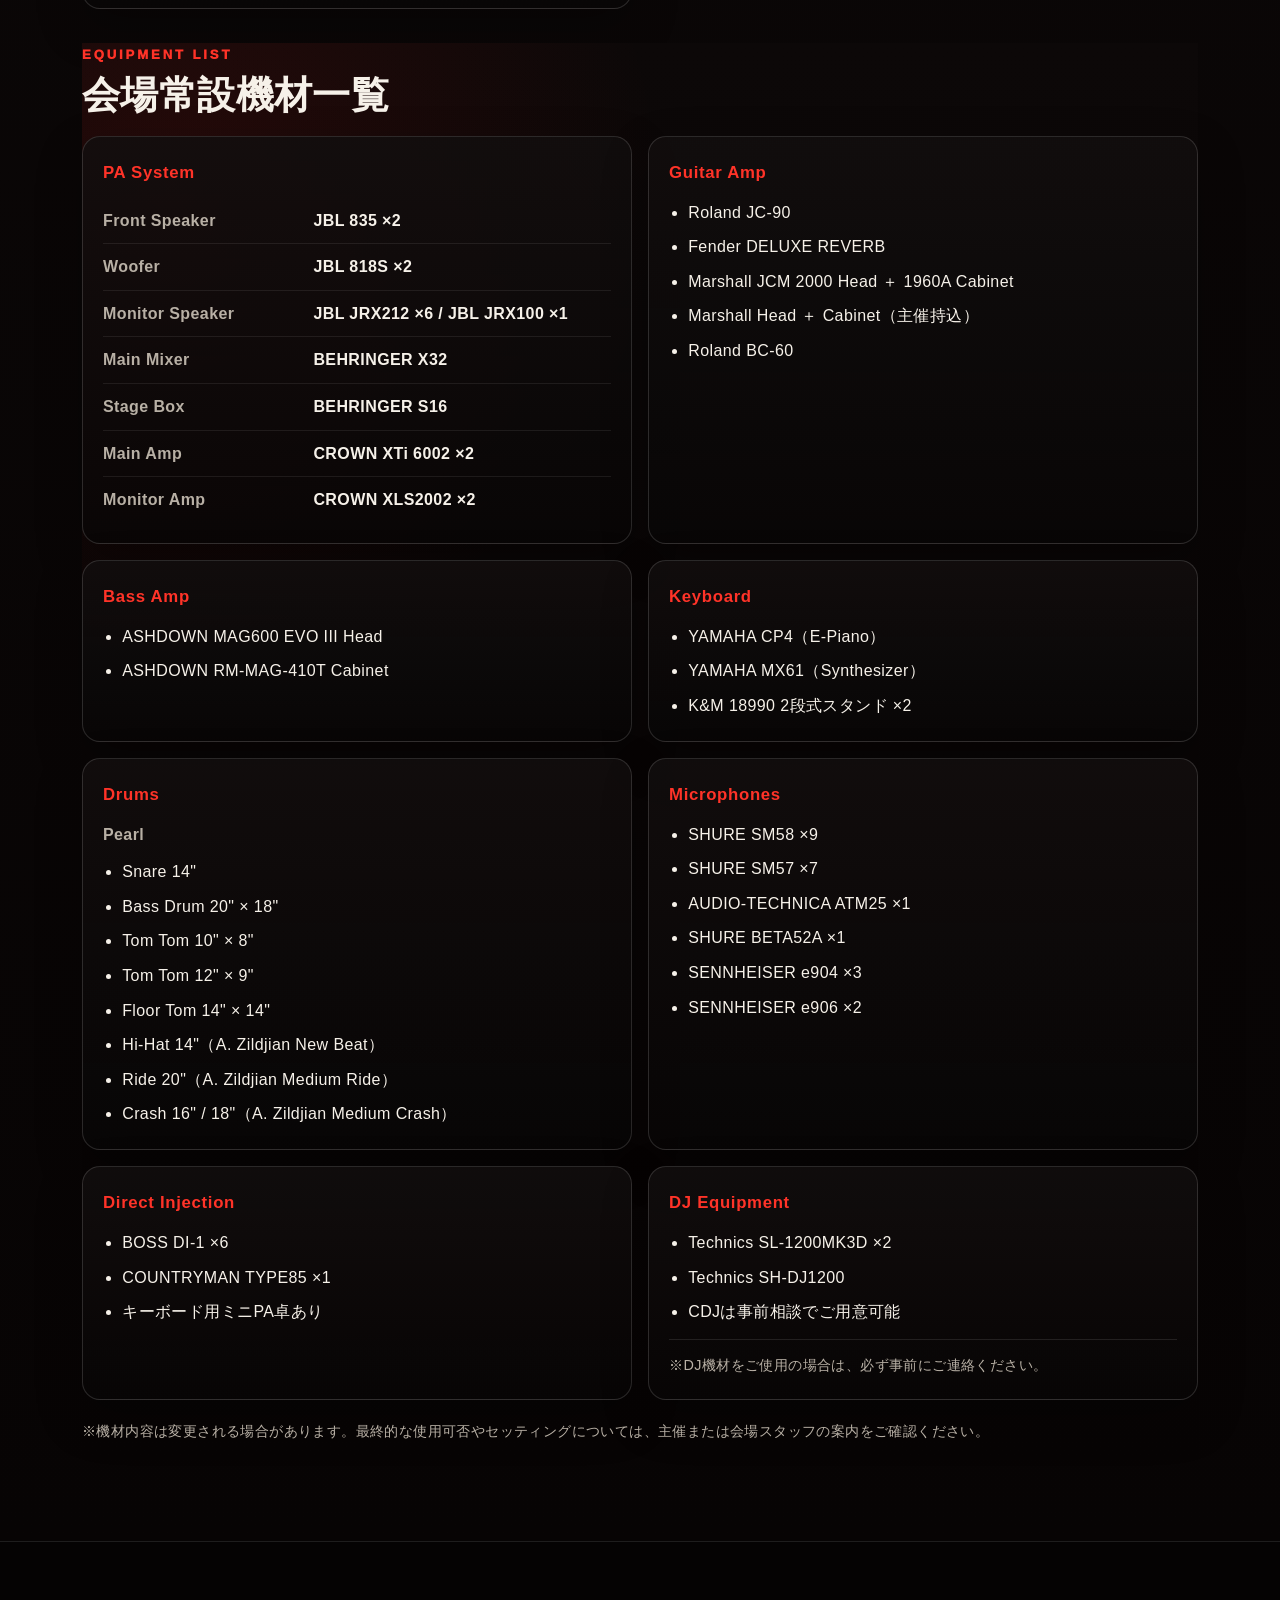
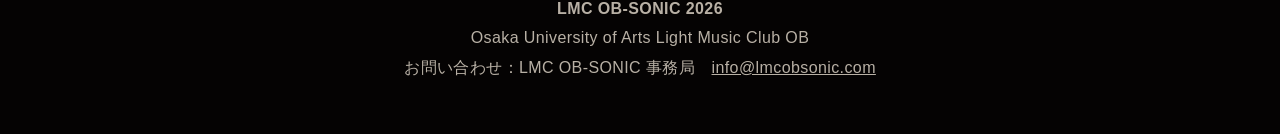
==== commit acbdca46: "Announce published timetable in NEWS" ====
--- a/index.html
+++ b/index.html
@@ -57,6 +57,7 @@
   <div class="wrap">
     <div class="news-head"><div class="label">NEWS</div><h2>新着情報</h2></div>
     <div class="news-list">
+      <a class="news-item" href="#timetable"><time datetime="2026-10-08">2026.10.08</time><span>タイムテーブルを公開しました</span><b>→</b></a>
       <a class="news-item" href="entry/"><time datetime="2026-10-04">2026.10.04</time><span>出演エントリー受付を終了しました</span><b>→</b></a>
       <a class="news-item" href="#bands"><time datetime="2026-10-04">2026.10.04</time><span>出演バンド情報を更新しました</span><b>→</b></a>
       <a class="news-item" href="#timetable"><time datetime="2026-10-04">2026.10.04</time><span>タイムテーブルを更新しました</span><b>→</b></a>
--- a/css/style.css
+++ b/css/style.css
@@ -529,3 +529,7 @@
 .news-head{display:flex;align-items:baseline;gap:18px;margin-bottom:14px}.news-head h2{margin:0;font-size:1.35rem}.news-list{border-top:1px solid rgba(255,255,255,.16)}
 .news-item{display:grid;grid-template-columns:120px 1fr 24px;gap:18px;align-items:center;padding:13px 4px;border-bottom:1px solid rgba(255,255,255,.12);color:#eee;text-decoration:none}.news-item time{font-size:.78rem;font-weight:900;letter-spacing:.06em;color:var(--red2)}.news-item span{font-weight:800}.news-item b{text-align:right;color:var(--red2);font-size:1.1rem}.news-item:hover span{color:var(--red2)}
 @media(max-width:640px){.news-strip{padding:26px 0 22px}.news-head{gap:12px}.news-head h2{font-size:1.18rem}.news-item{grid-template-columns:1fr 22px;gap:5px 10px;padding:12px 2px}.news-item time{grid-column:1}.news-item span{grid-column:1}.news-item b{grid-column:2;grid-row:1 / span 2;align-self:center}}
+
+/* Keep STAGE label and performance time together on band cards */
+.band-performance-time{justify-content:flex-start;align-items:center;gap:16px}
+@media(max-width:700px){.band-performance-time{flex-direction:row;align-items:center;gap:12px}}
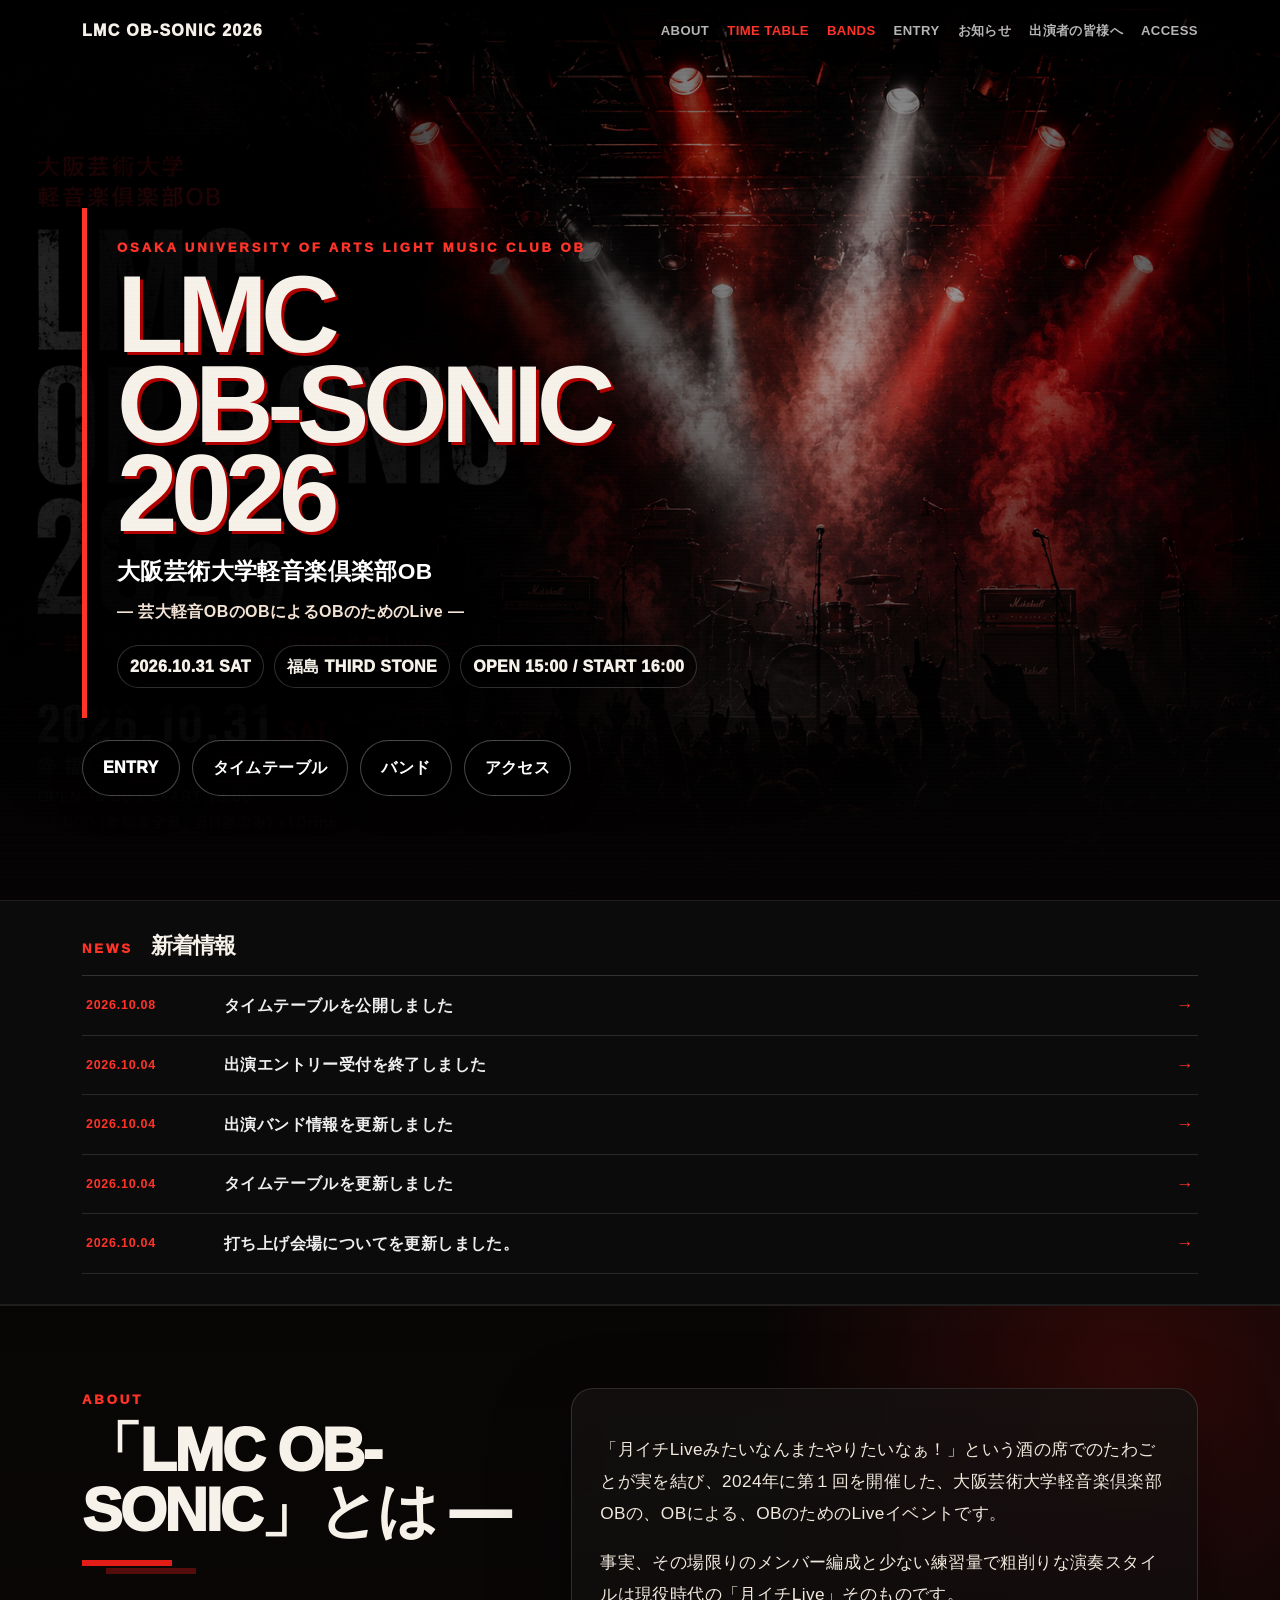
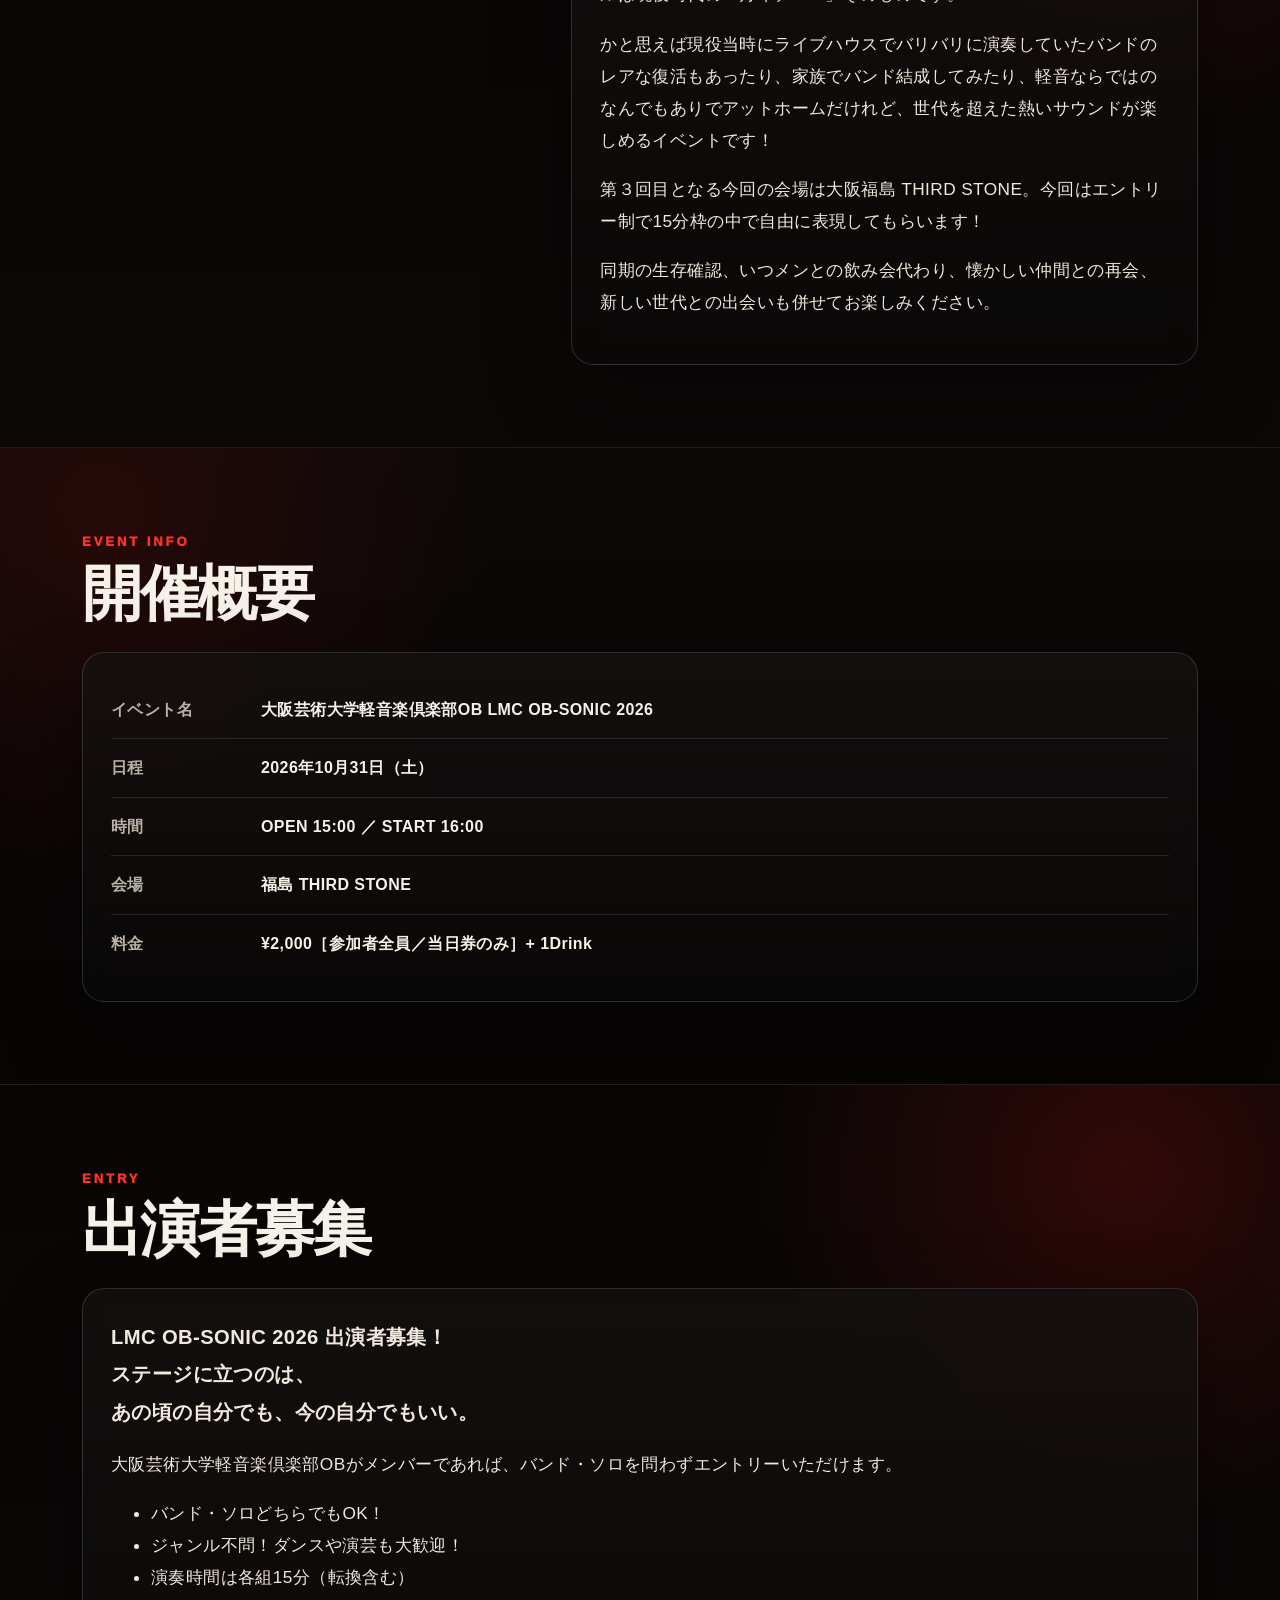
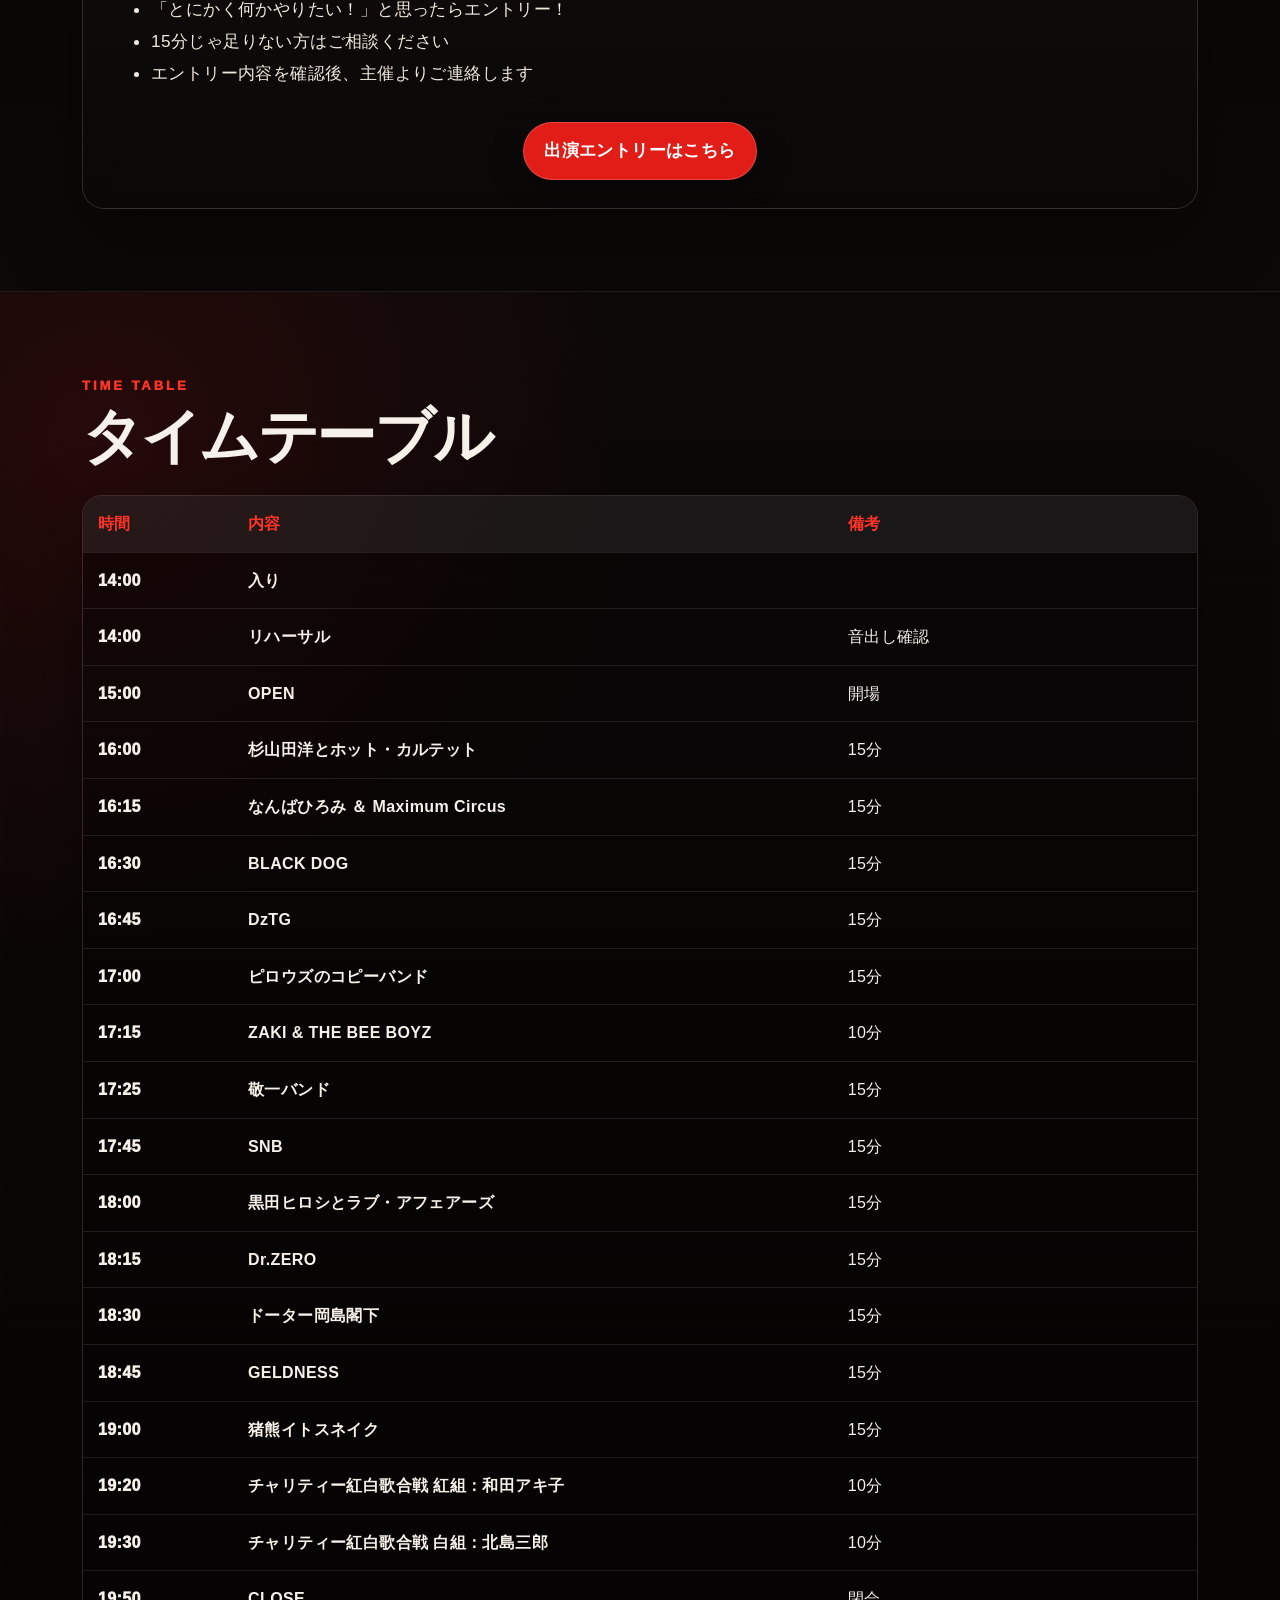
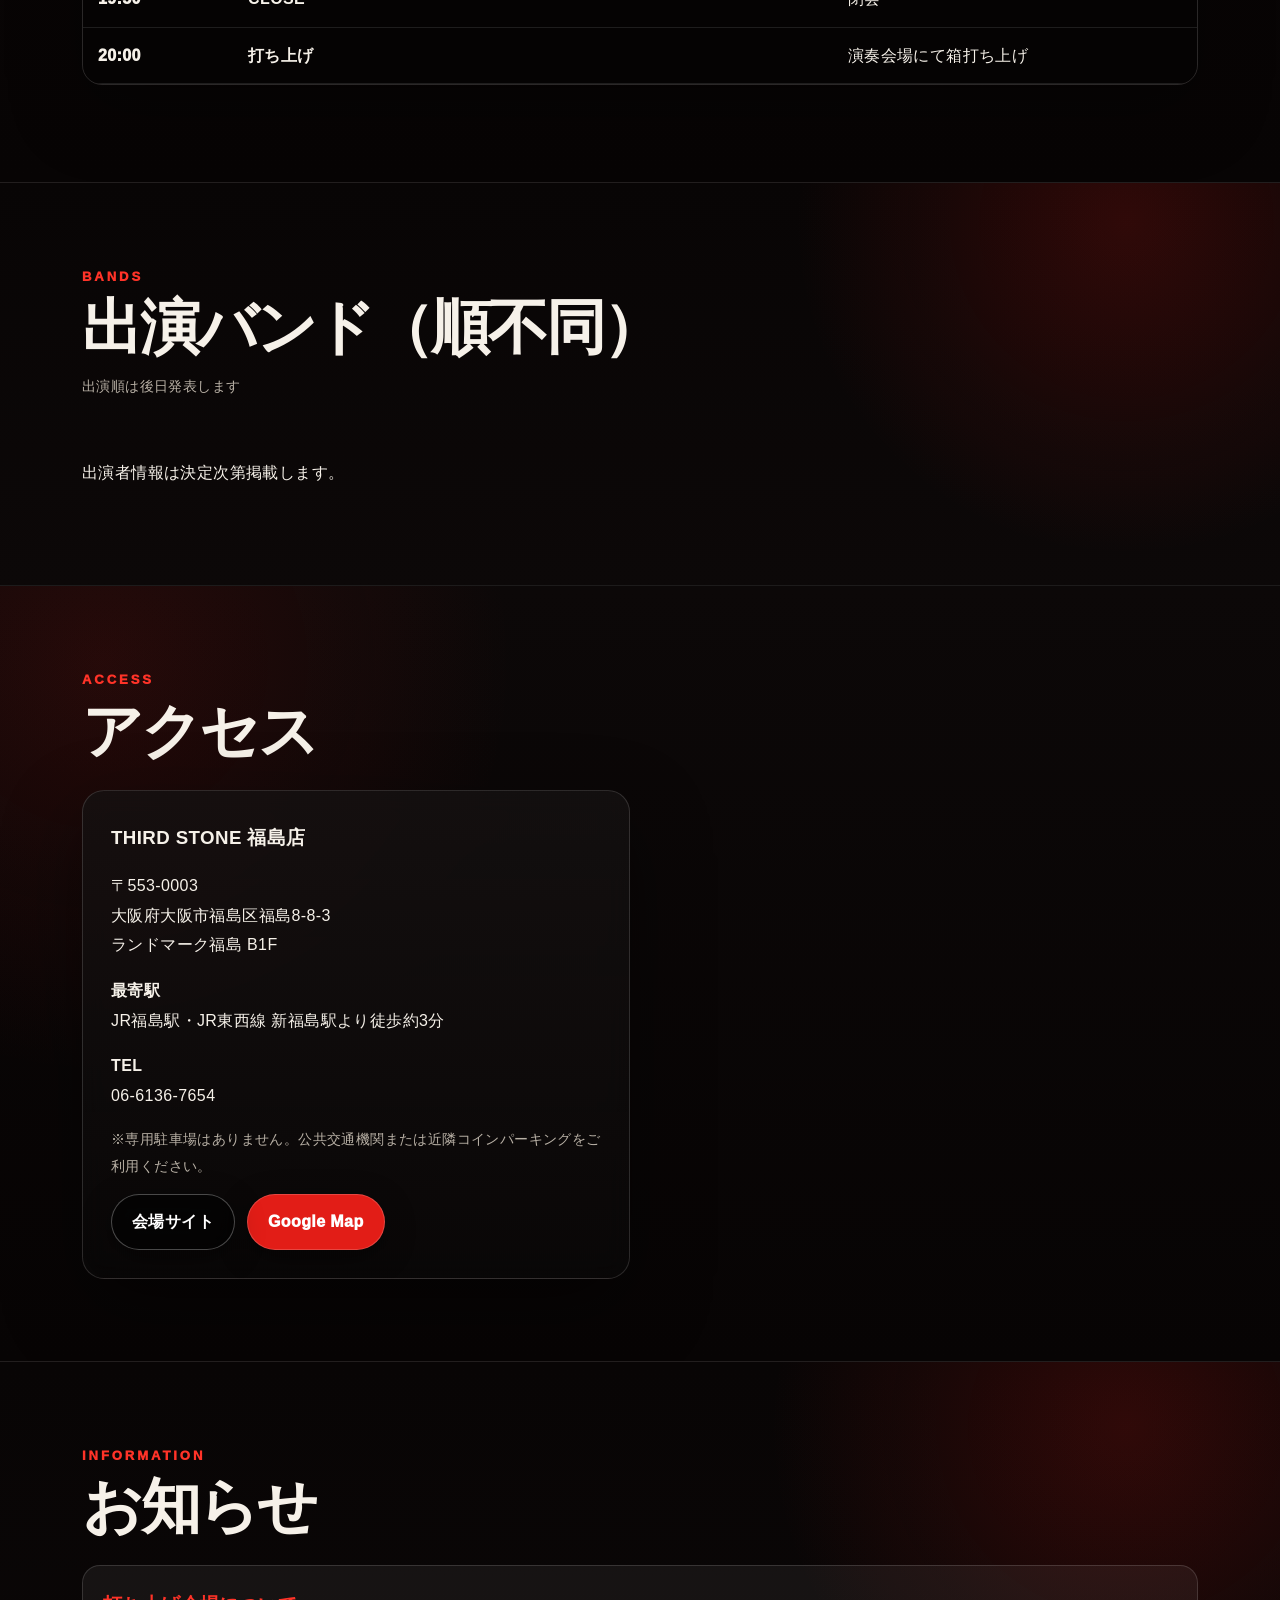
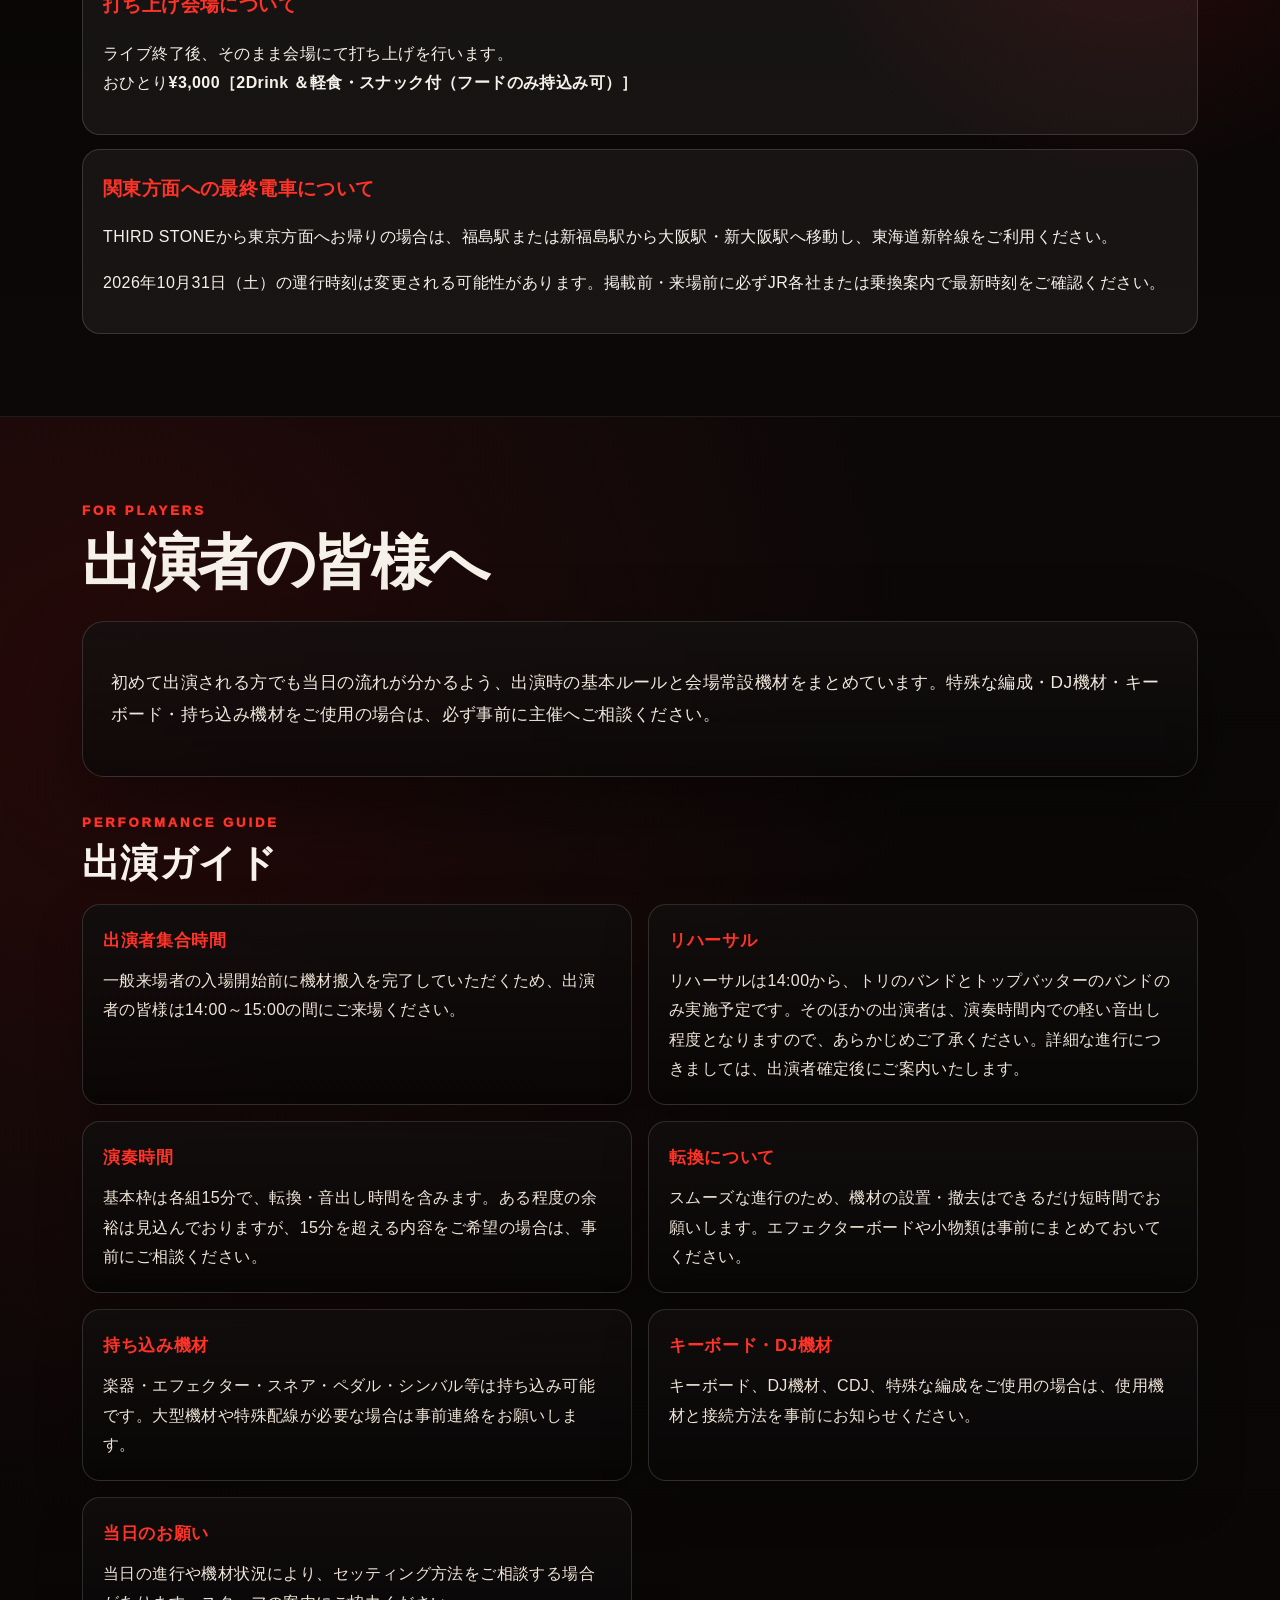
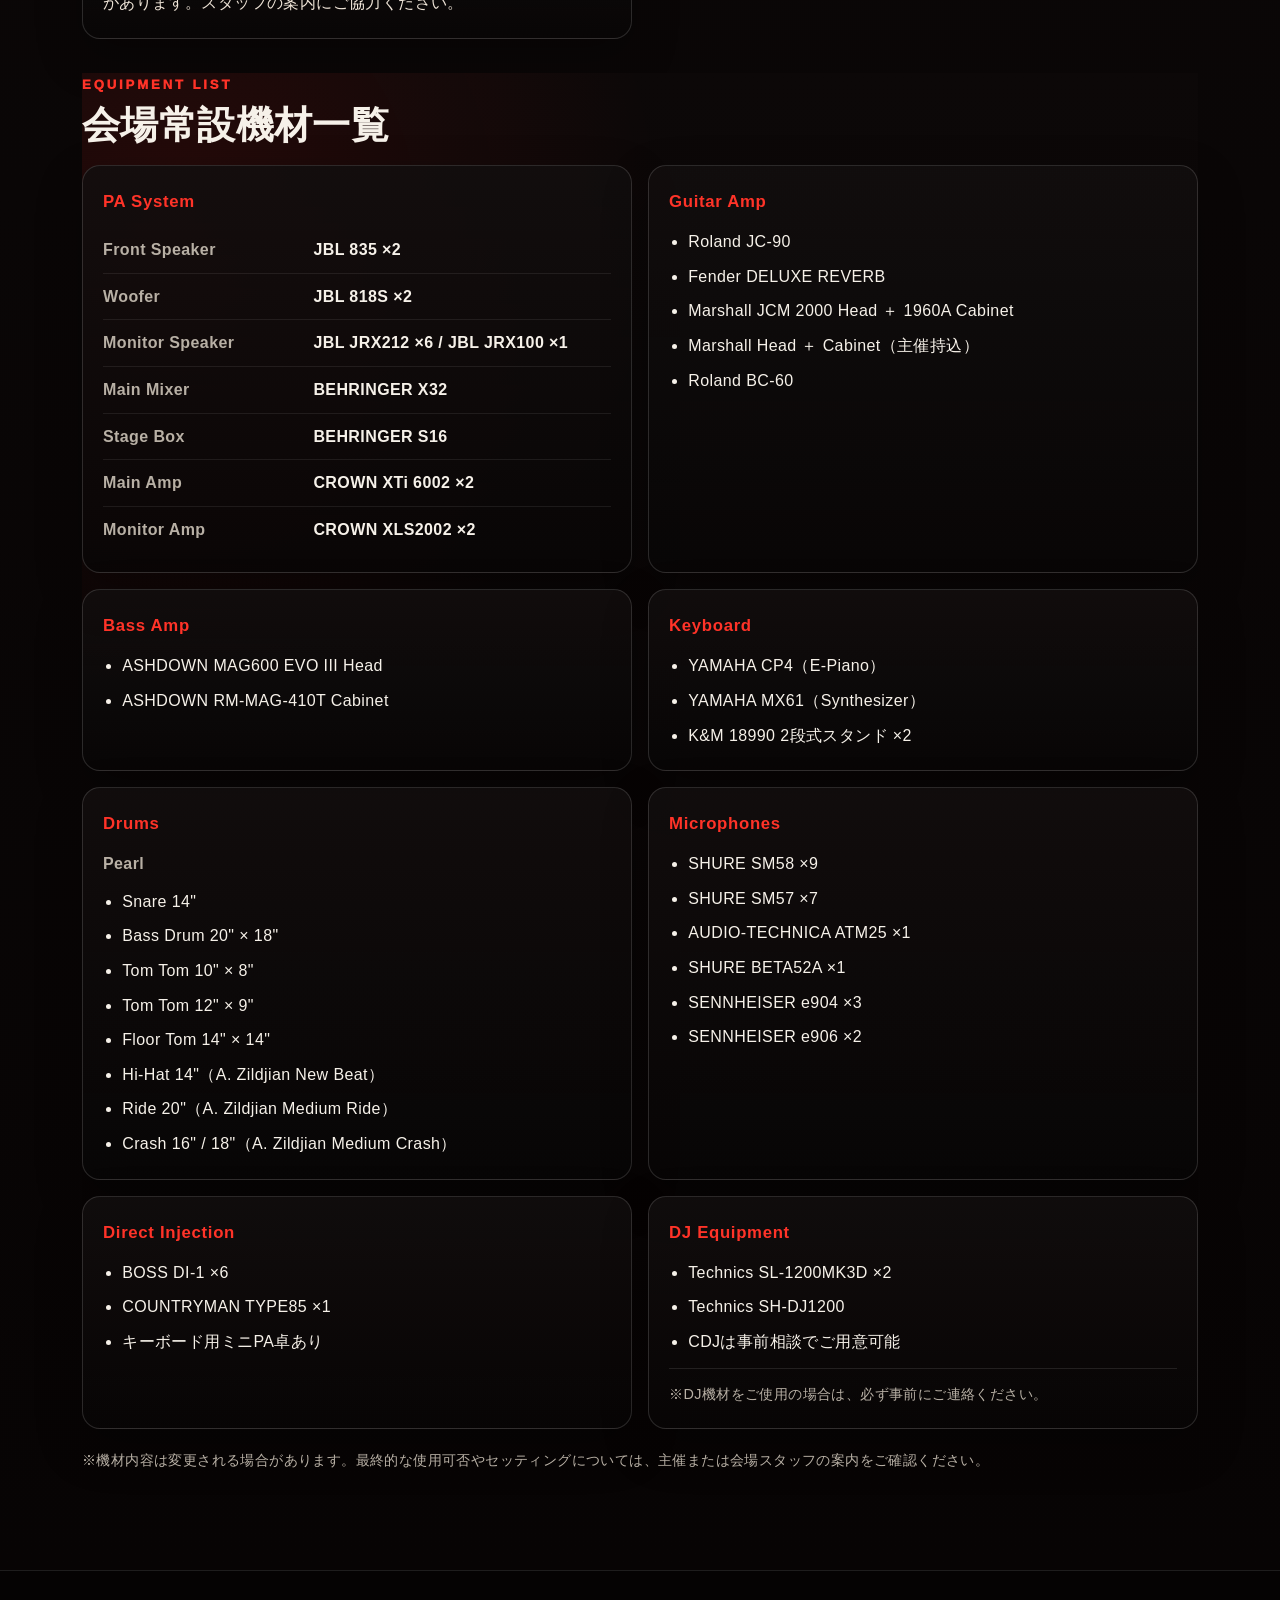
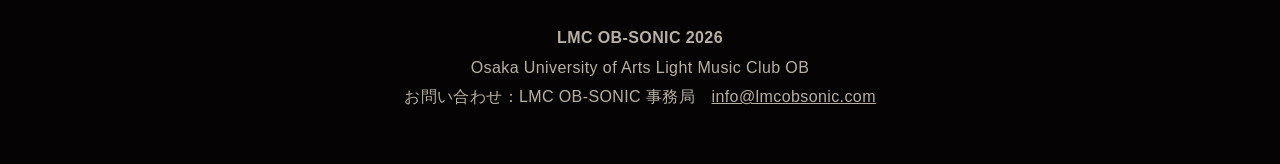
==== commit 3c2cf24f: "Update after-party venue and price notice" ====
--- a/index.html
+++ b/index.html
@@ -102,7 +102,7 @@
       <p class="bands-loading" id="bandsLoading">出演者情報を読み込んでいます…</p>
     </div></div></section>
 <section id="access"><div class="wrap"><div class="section-head"><div><div class="label">ACCESS</div><h2>アクセス</h2></div></div><div class="access-grid"><div class="panel"><h3>THIRD STONE 福島店</h3><p>〒553-0003<br>大阪府大阪市福島区福島8-8-3<br>ランドマーク福島 B1F</p><p><strong>最寄駅</strong><br>JR福島駅・JR東西線 新福島駅より徒歩約3分</p><p><strong>TEL</strong><br>06-6136-7654</p><p class="small">※専用駐車場はありません。公共交通機関または近隣コインパーキングをご利用ください。</p><div class="hero-actions" style="justify-content:flex-start"><a class="btn dark" href="http://www.3rd-stone.jp/" target="_blank" rel="noopener">会場サイト</a><a class="btn red" href="https://maps.app.goo.gl/pZZeMhMgMqMgoDW8A" target="_blank" rel="noopener">Google Map</a></div></div><iframe class="map" style="filter:none;-webkit-filter:none;border:0;" title="THIRD STONE 福島店 地図" src="https://www.google.com/maps/embed?pb=!1m14!1m8!1m3!1d13121.440510599137!2d135.4647871!3d34.6960956!3m2!1i1024!2i768!4f13.1!3m3!1m2!1s0x6000e660dfb00001%3A0xca1da0f998ab219a!2zVEhJUkQgU1RPTkUg56aP5bO25bqX!5e0!3m2!1sja!2sjp!4v1784166251610!5m2!1sja!2sjp" loading="lazy" allowfullscreen="" referrerpolicy="strict-origin-when-cross-origin"></iframe></div></div></section>
-<section id="notice"><div class="wrap"><div class="section-head"><div><div class="label">INFORMATION</div><h2>お知らせ</h2></div></div><div class="notice"><article><h3>打ち上げ会場について</h3><p>現在、ライブ終了後、会場にて打ち上げを行えるよう調整中です。決まり次第こちらに掲載します。</p></article><article><h3>関東方面への最終電車について</h3><p>THIRD STONEから東京方面へお帰りの場合は、福島駅または新福島駅から大阪駅・新大阪駅へ移動し、東海道新幹線をご利用ください。</p><p data-site-text="lastTrainNoticeDate">2026年10月31日（土）の運行時刻は変更される可能性があります。掲載前・来場前に必ずJR各社または乗換案内で最新時刻をご確認ください。</p></article></div></div></section>
+<section id="notice"><div class="wrap"><div class="section-head"><div><div class="label">INFORMATION</div><h2>お知らせ</h2></div></div><div class="notice"><article><h3>打ち上げ会場について</h3><p>ライブ終了後、そのまま会場にて打ち上げを行います。<br>おひとり<strong>¥3,000［2Drink ＆軽食・スナック付（フードのみ持込み可）］</strong></p></article><article><h3>関東方面への最終電車について</h3><p>THIRD STONEから東京方面へお帰りの場合は、福島駅または新福島駅から大阪駅・新大阪駅へ移動し、東海道新幹線をご利用ください。</p><p data-site-text="lastTrainNoticeDate">2026年10月31日（土）の運行時刻は変更される可能性があります。掲載前・来場前に必ずJR各社または乗換案内で最新時刻をご確認ください。</p></article></div></div></section>
 <section id="players">
   <div class="wrap">
     <div class="section-head">
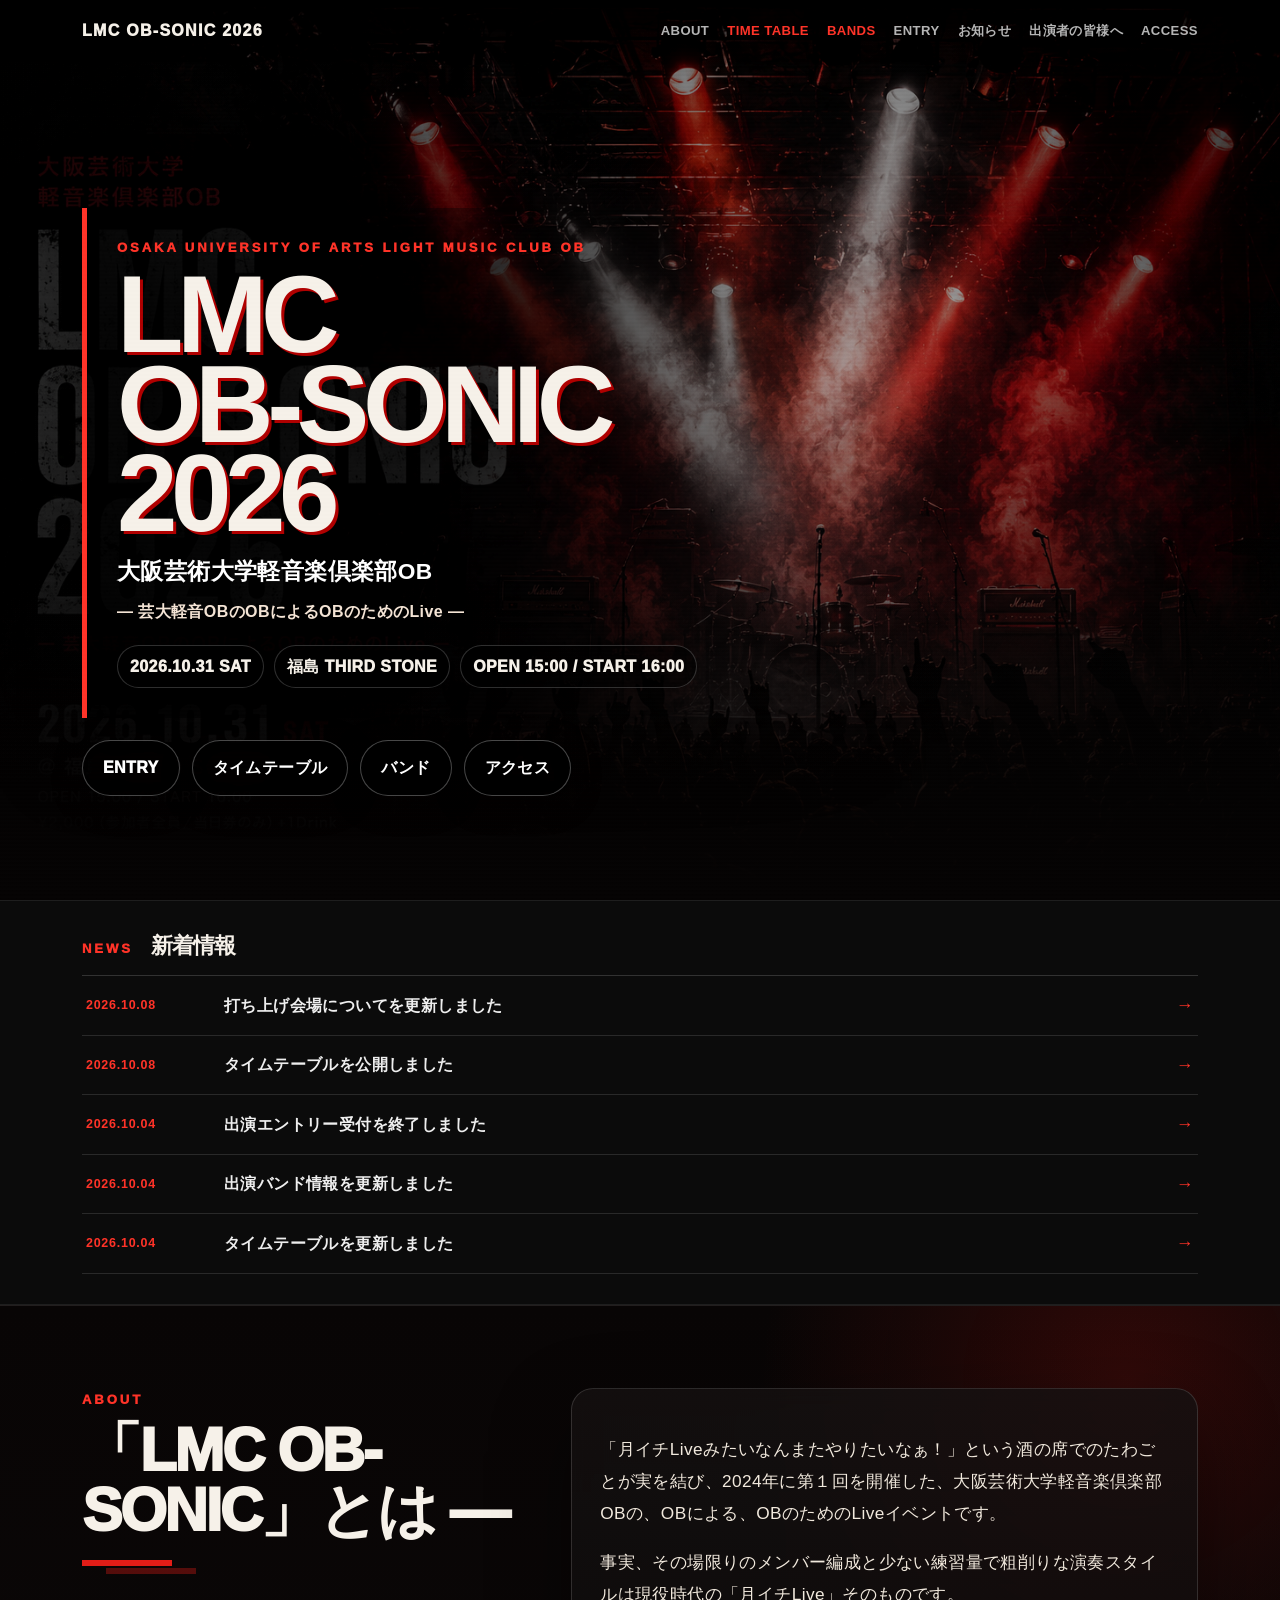
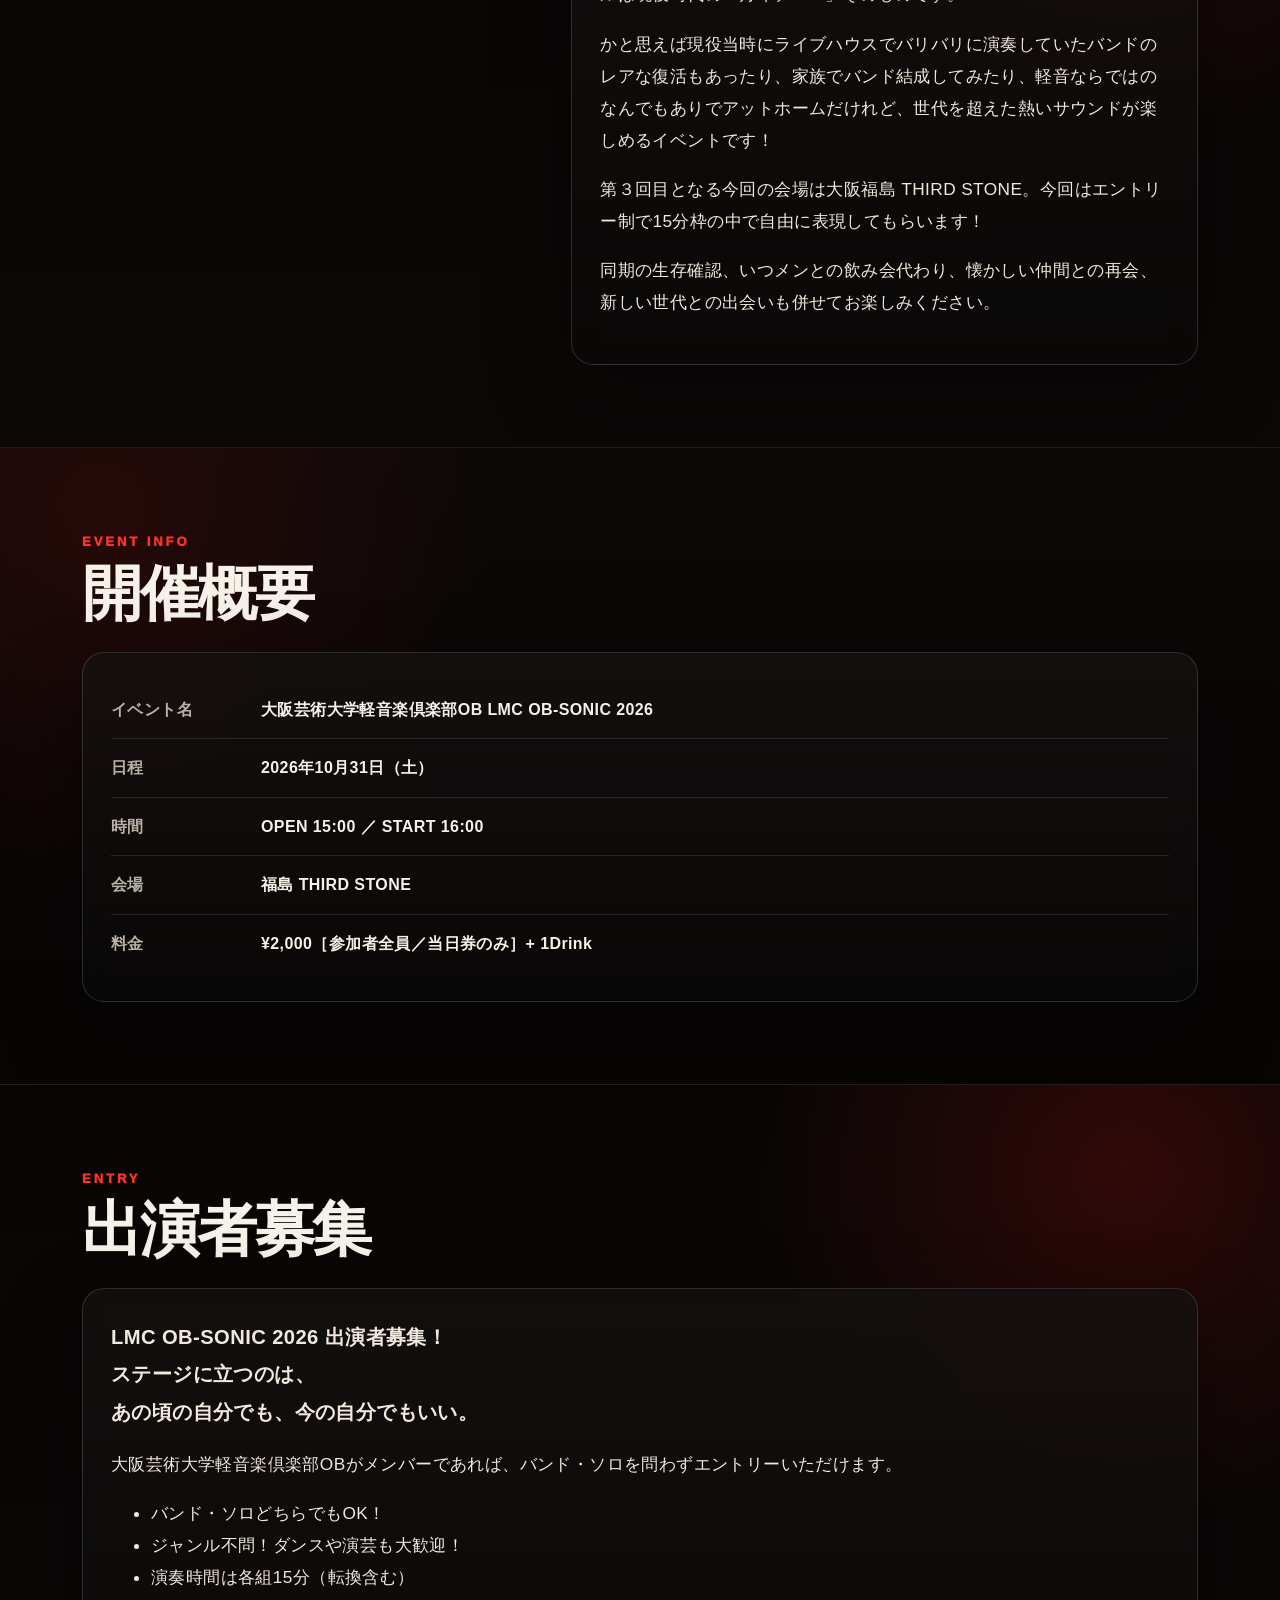
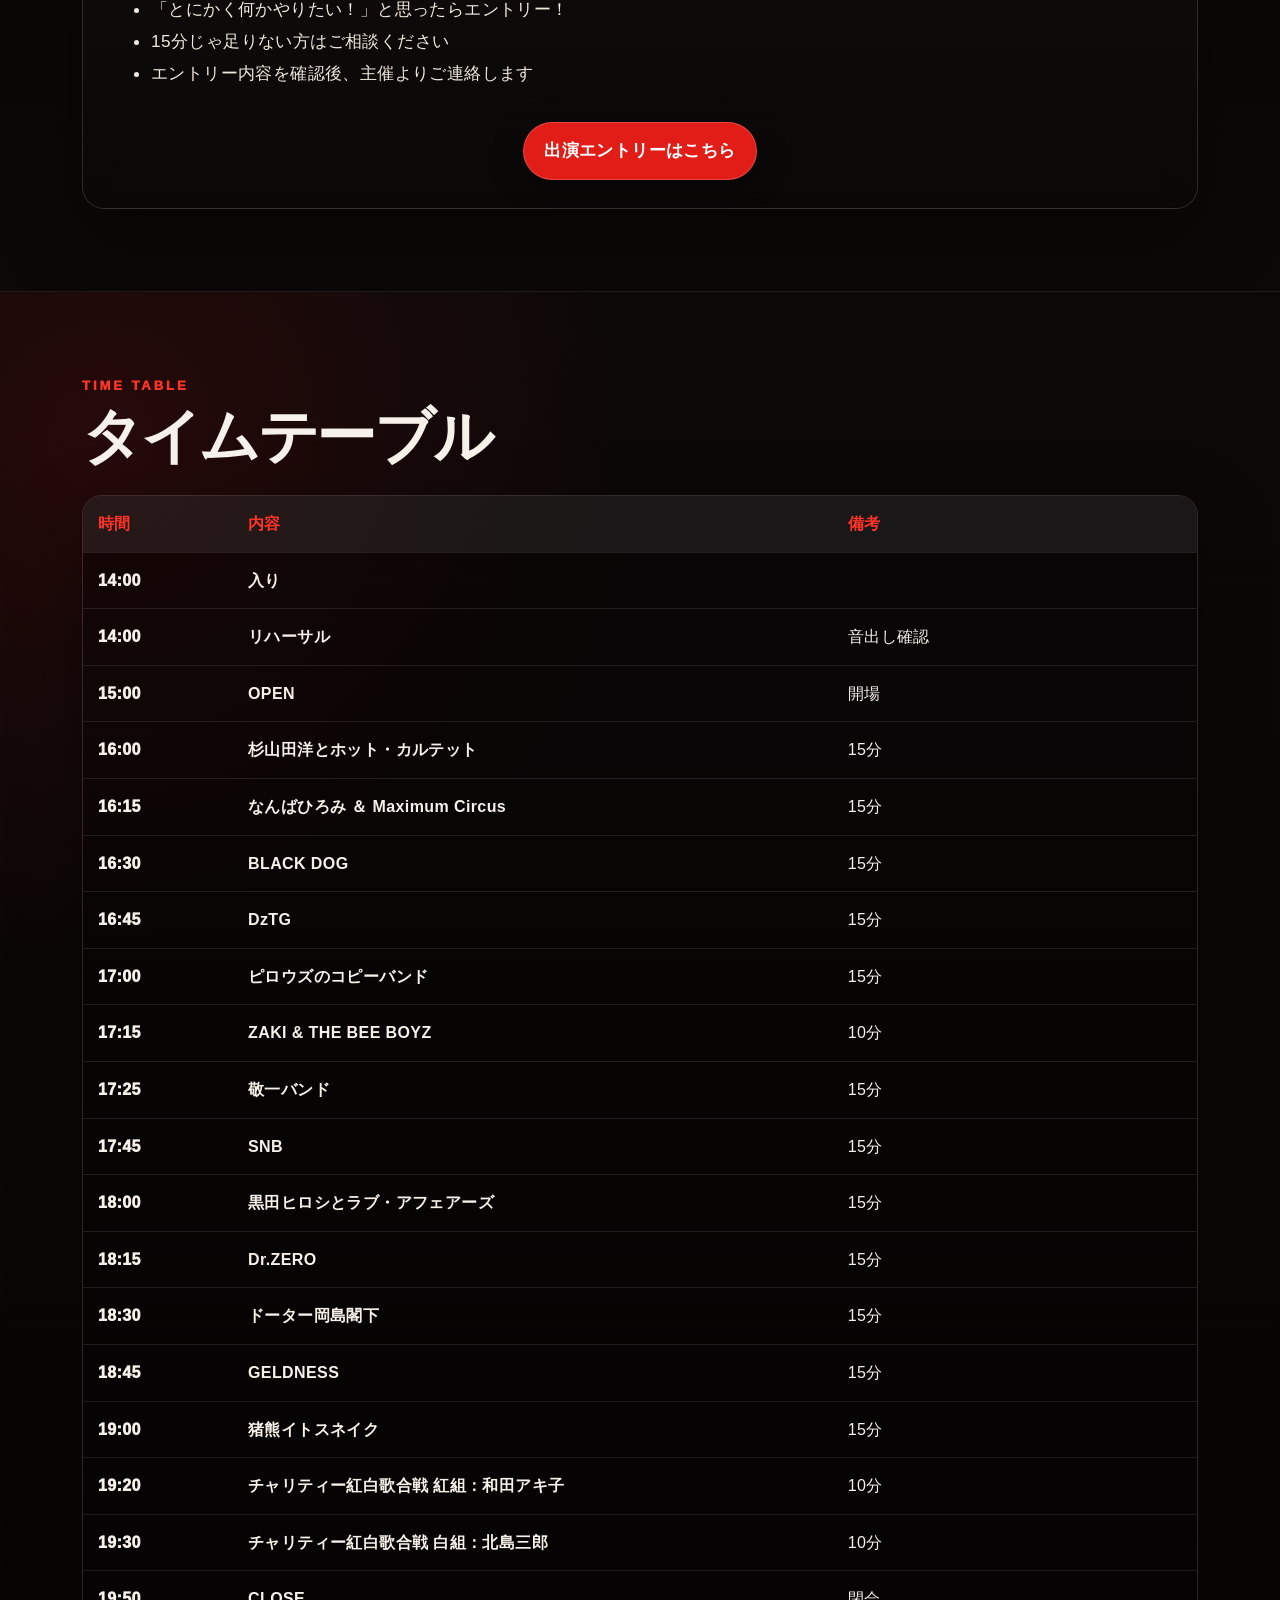
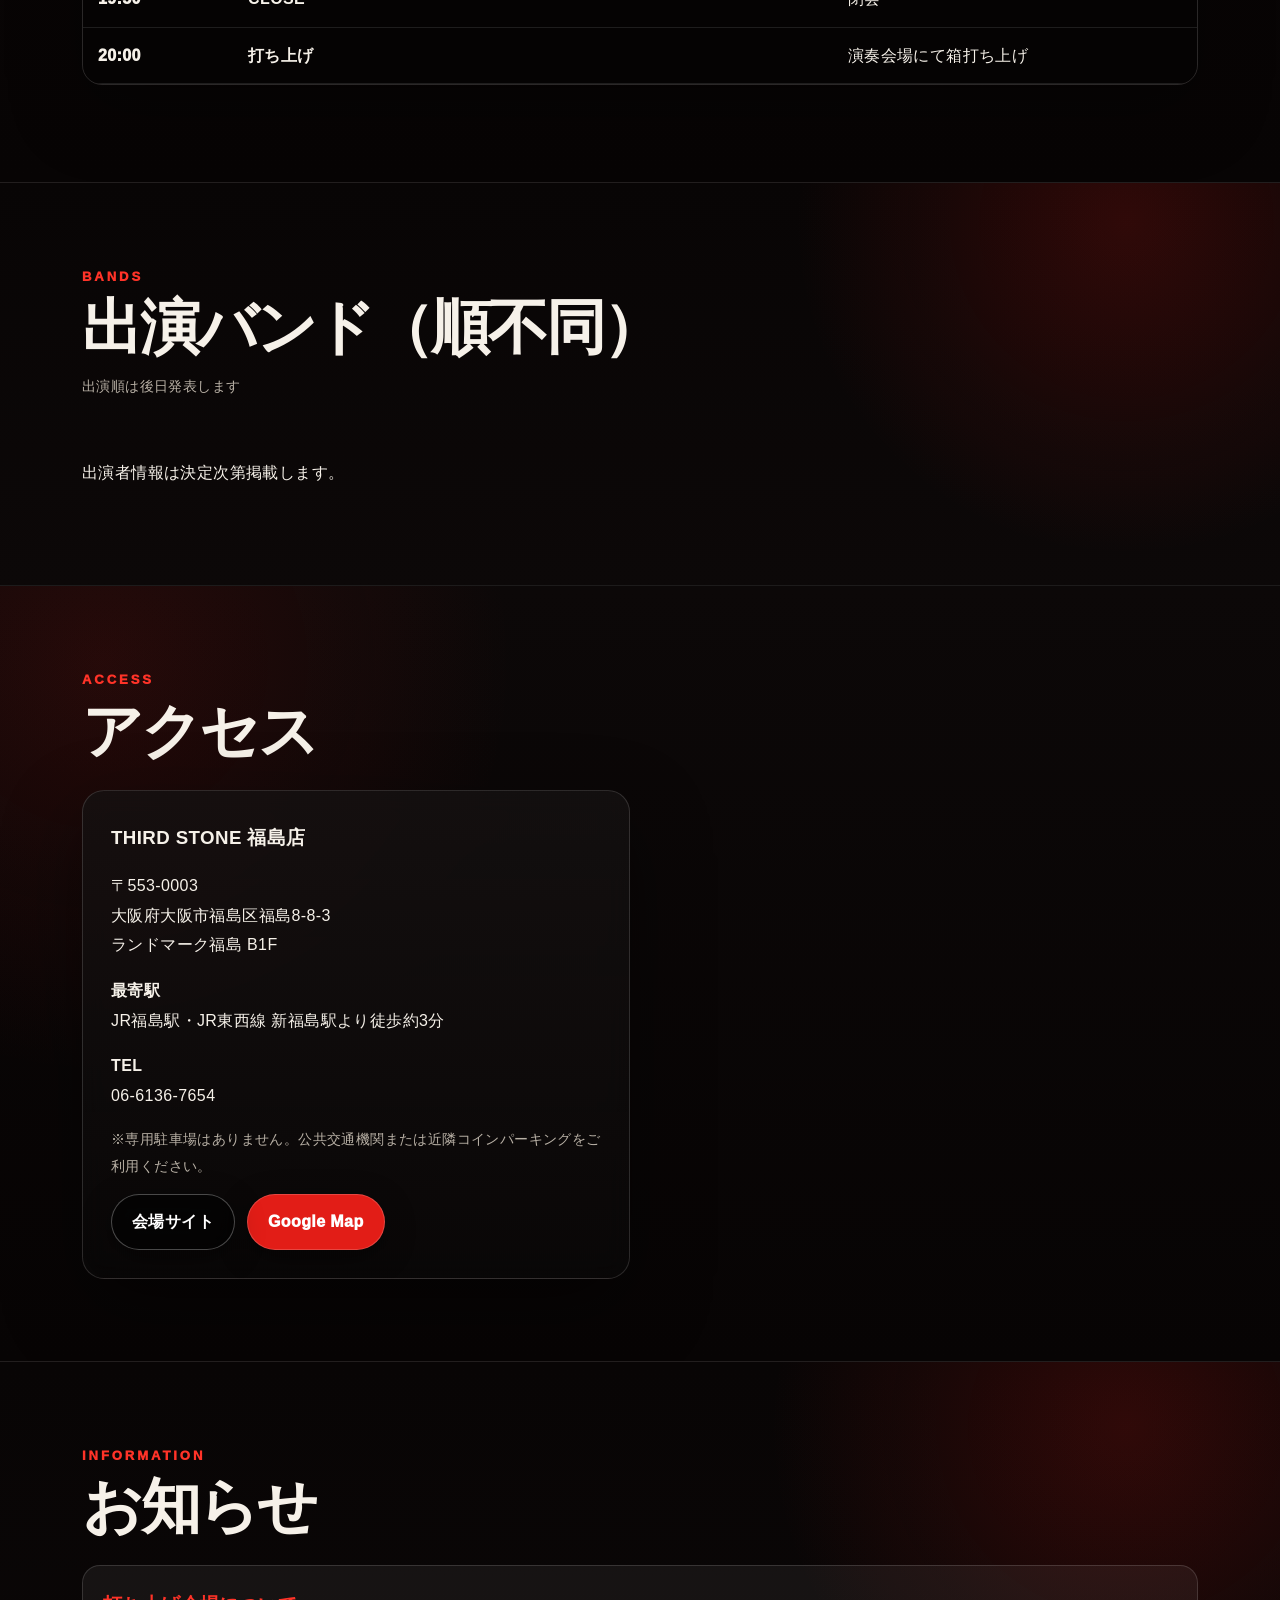
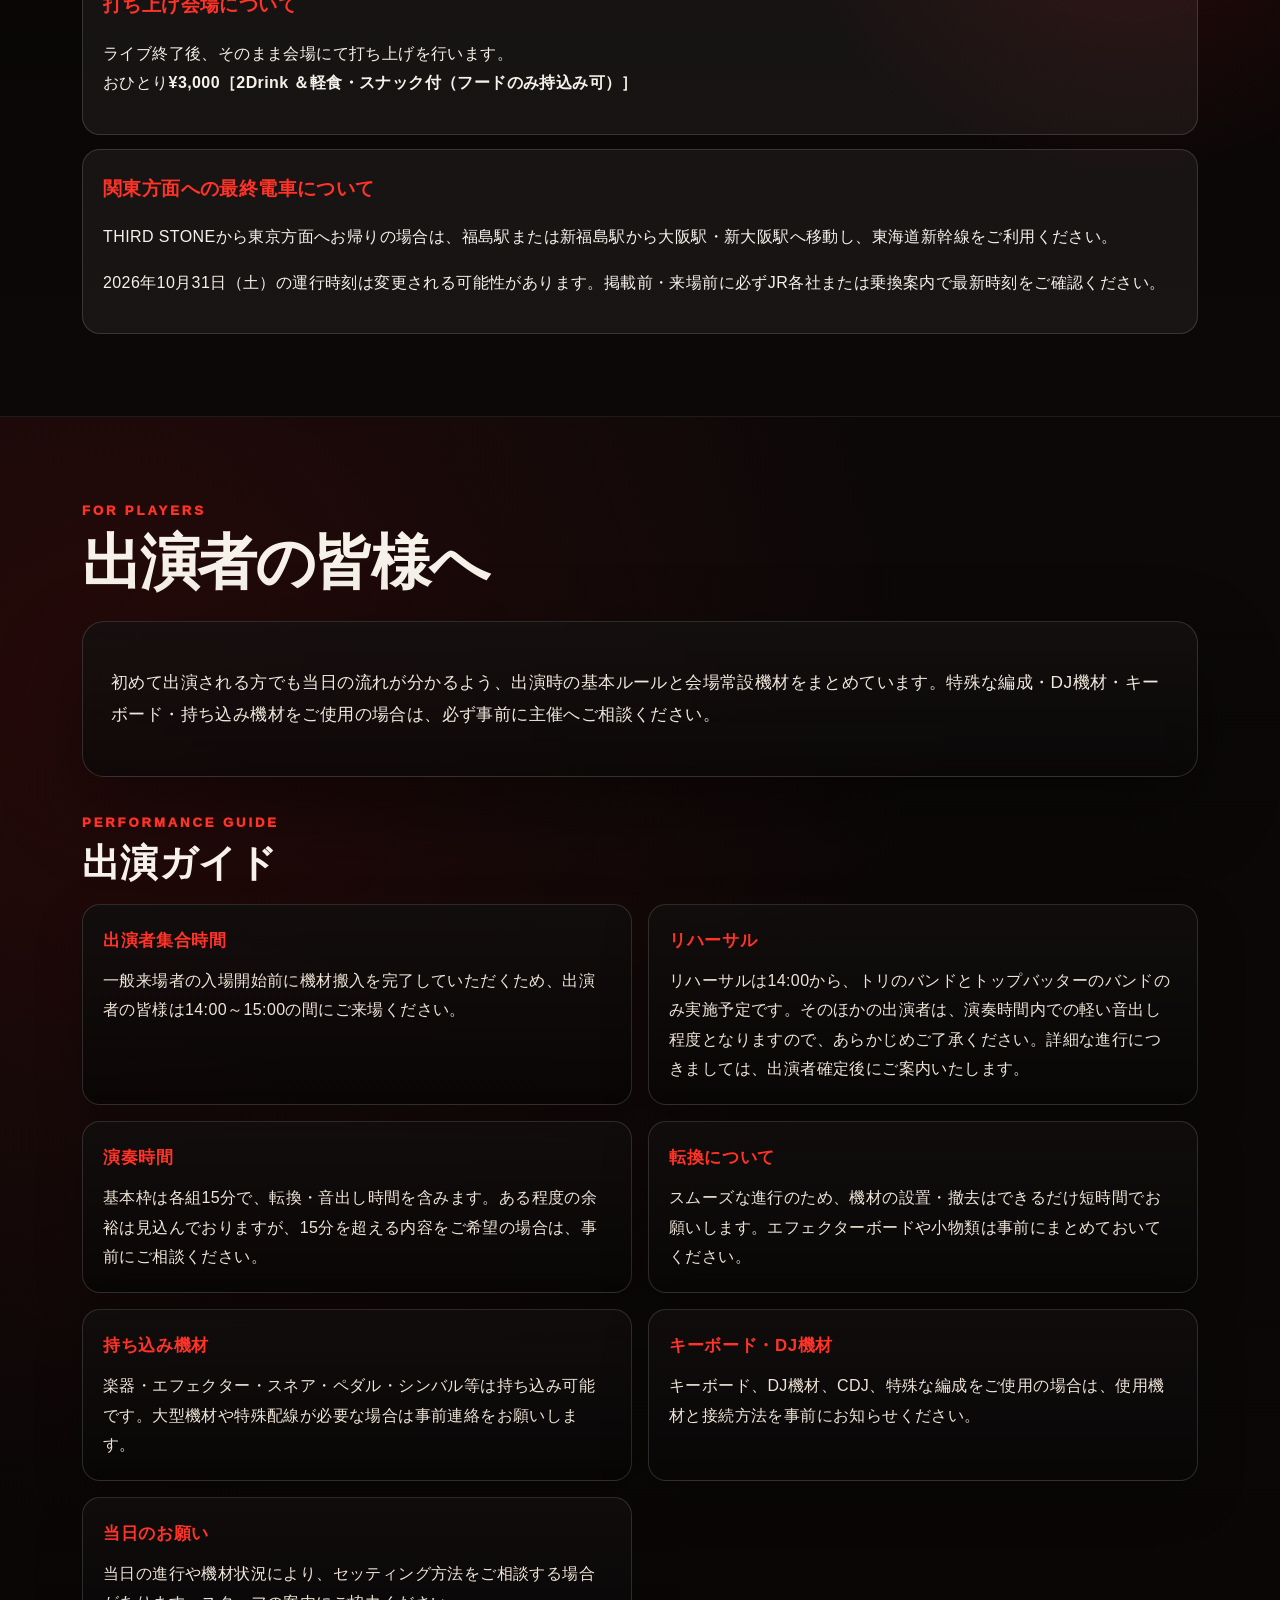
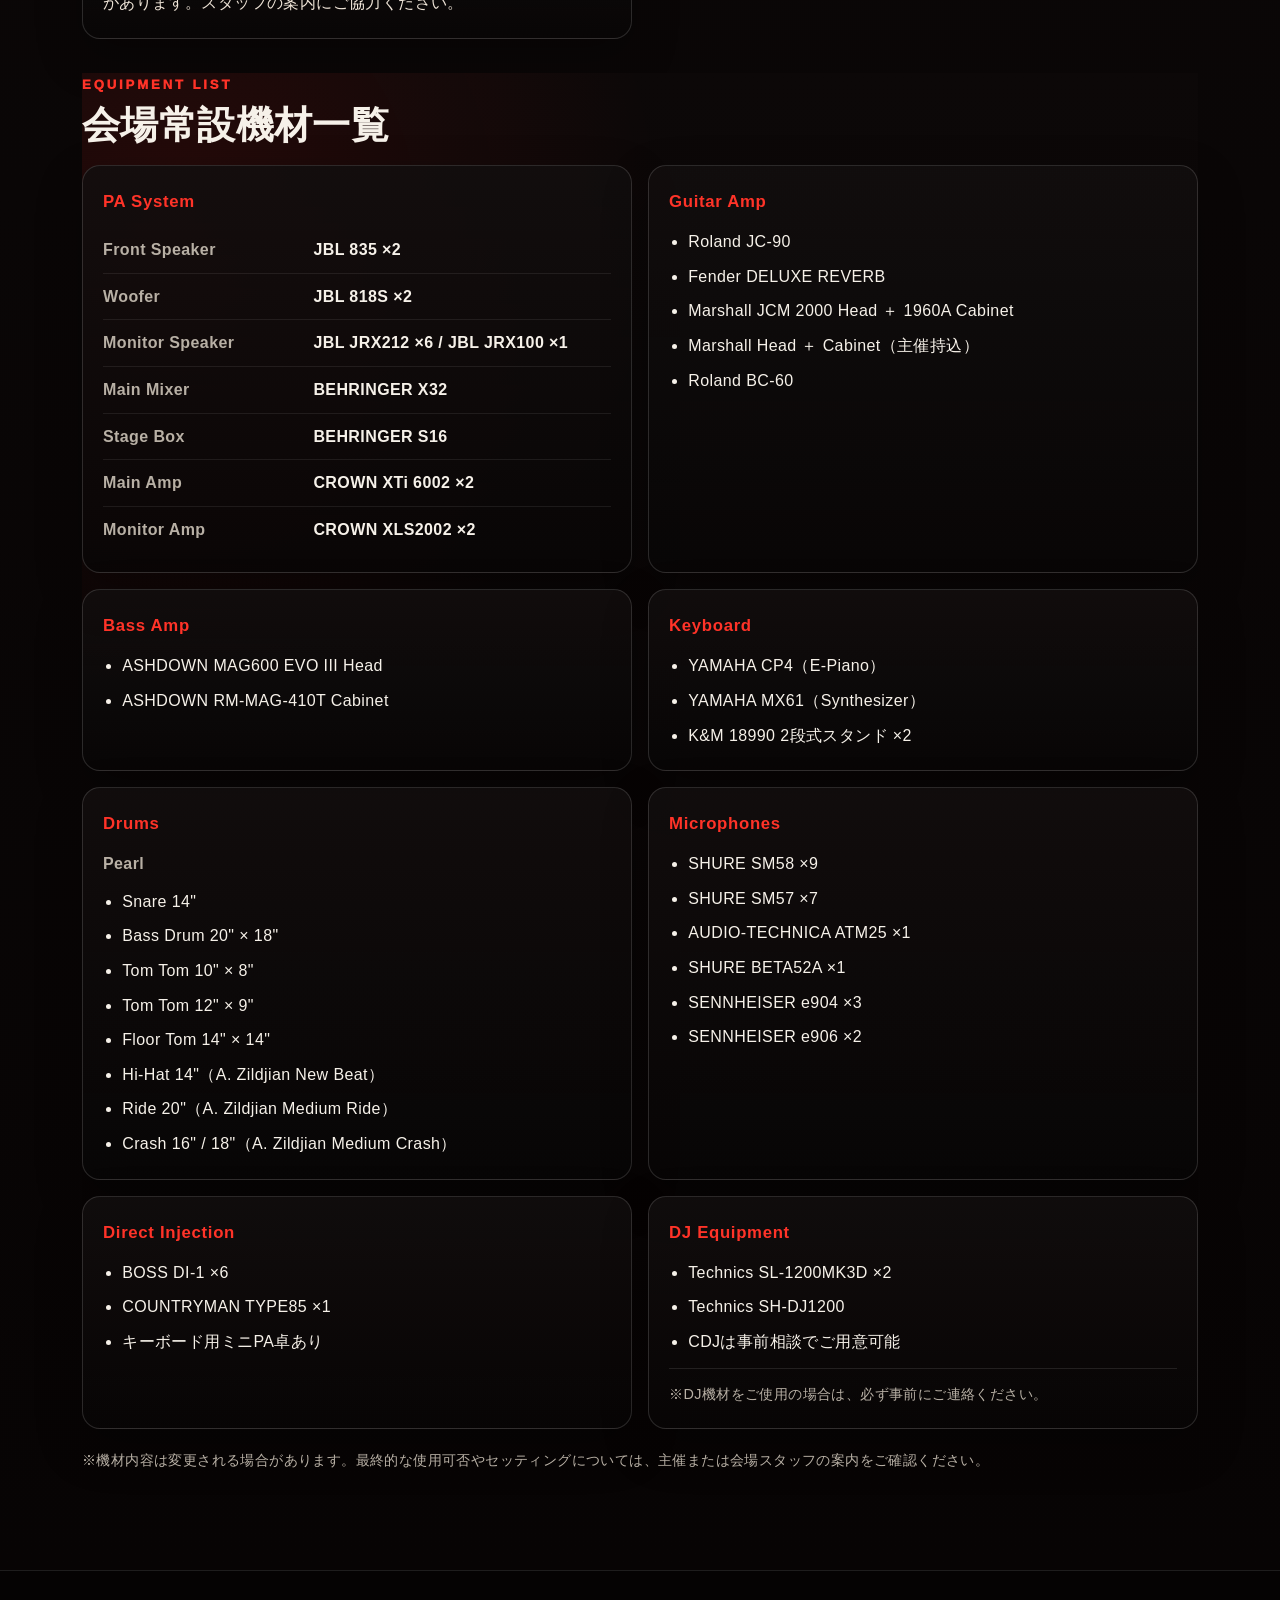
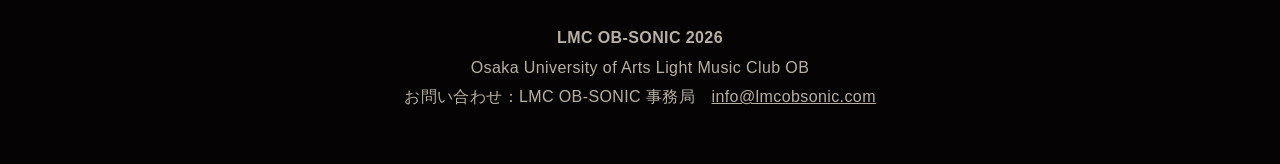
==== commit 12cd673d: "Move after-party news to top with updated date" ====
--- a/index.html
+++ b/index.html
@@ -57,11 +57,11 @@
   <div class="wrap">
     <div class="news-head"><div class="label">NEWS</div><h2>新着情報</h2></div>
     <div class="news-list">
+      <a class="news-item" href="#notice"><time datetime="2026-10-08">2026.10.08</time><span>打ち上げ会場についてを更新しました</span><b>→</b></a>
       <a class="news-item" href="#timetable"><time datetime="2026-10-08">2026.10.08</time><span>タイムテーブルを公開しました</span><b>→</b></a>
       <a class="news-item" href="entry/"><time datetime="2026-10-04">2026.10.04</time><span>出演エントリー受付を終了しました</span><b>→</b></a>
       <a class="news-item" href="#bands"><time datetime="2026-10-04">2026.10.04</time><span>出演バンド情報を更新しました</span><b>→</b></a>
       <a class="news-item" href="#timetable"><time datetime="2026-10-04">2026.10.04</time><span>タイムテーブルを更新しました</span><b>→</b></a>
-      <a class="news-item" href="#notice"><time datetime="2026-10-04">2026.10.04</time><span>打ち上げ会場についてを更新しました。</span><b>→</b></a>
     </div>
   </div>
 </section>
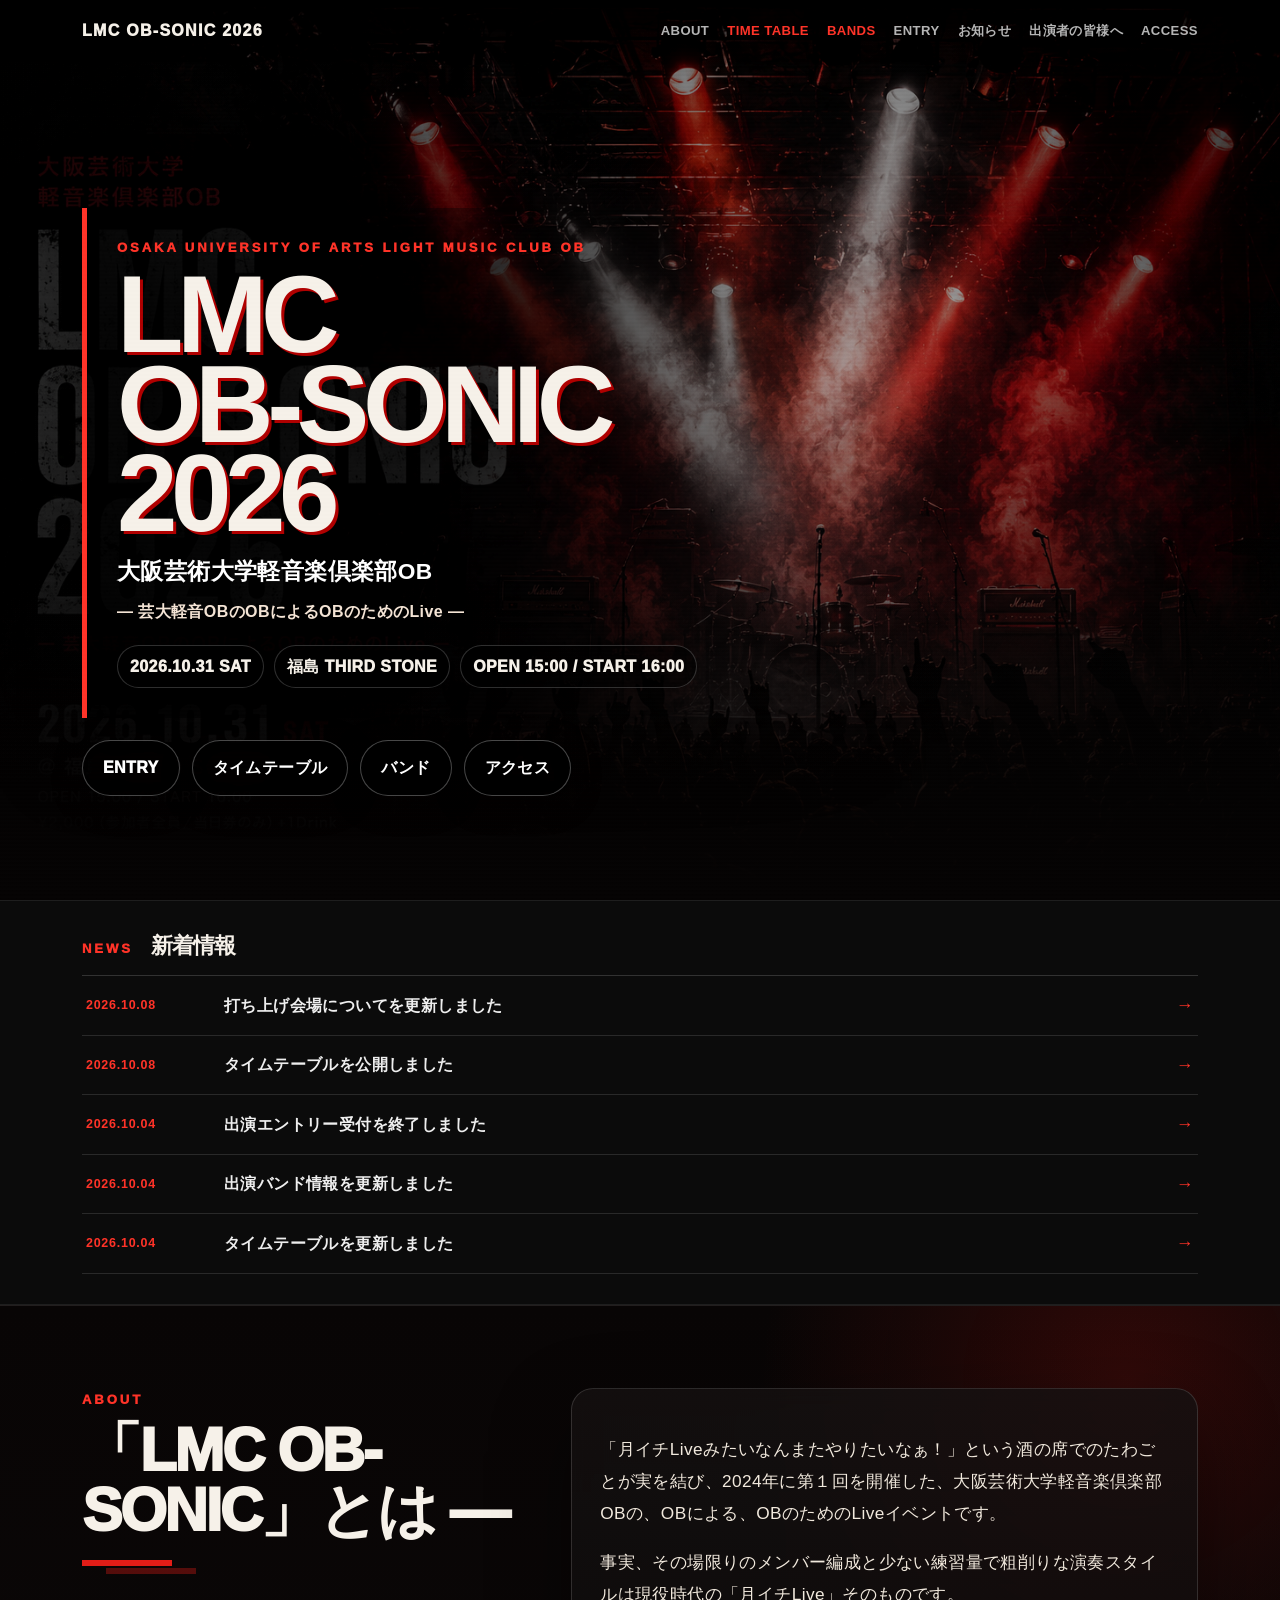
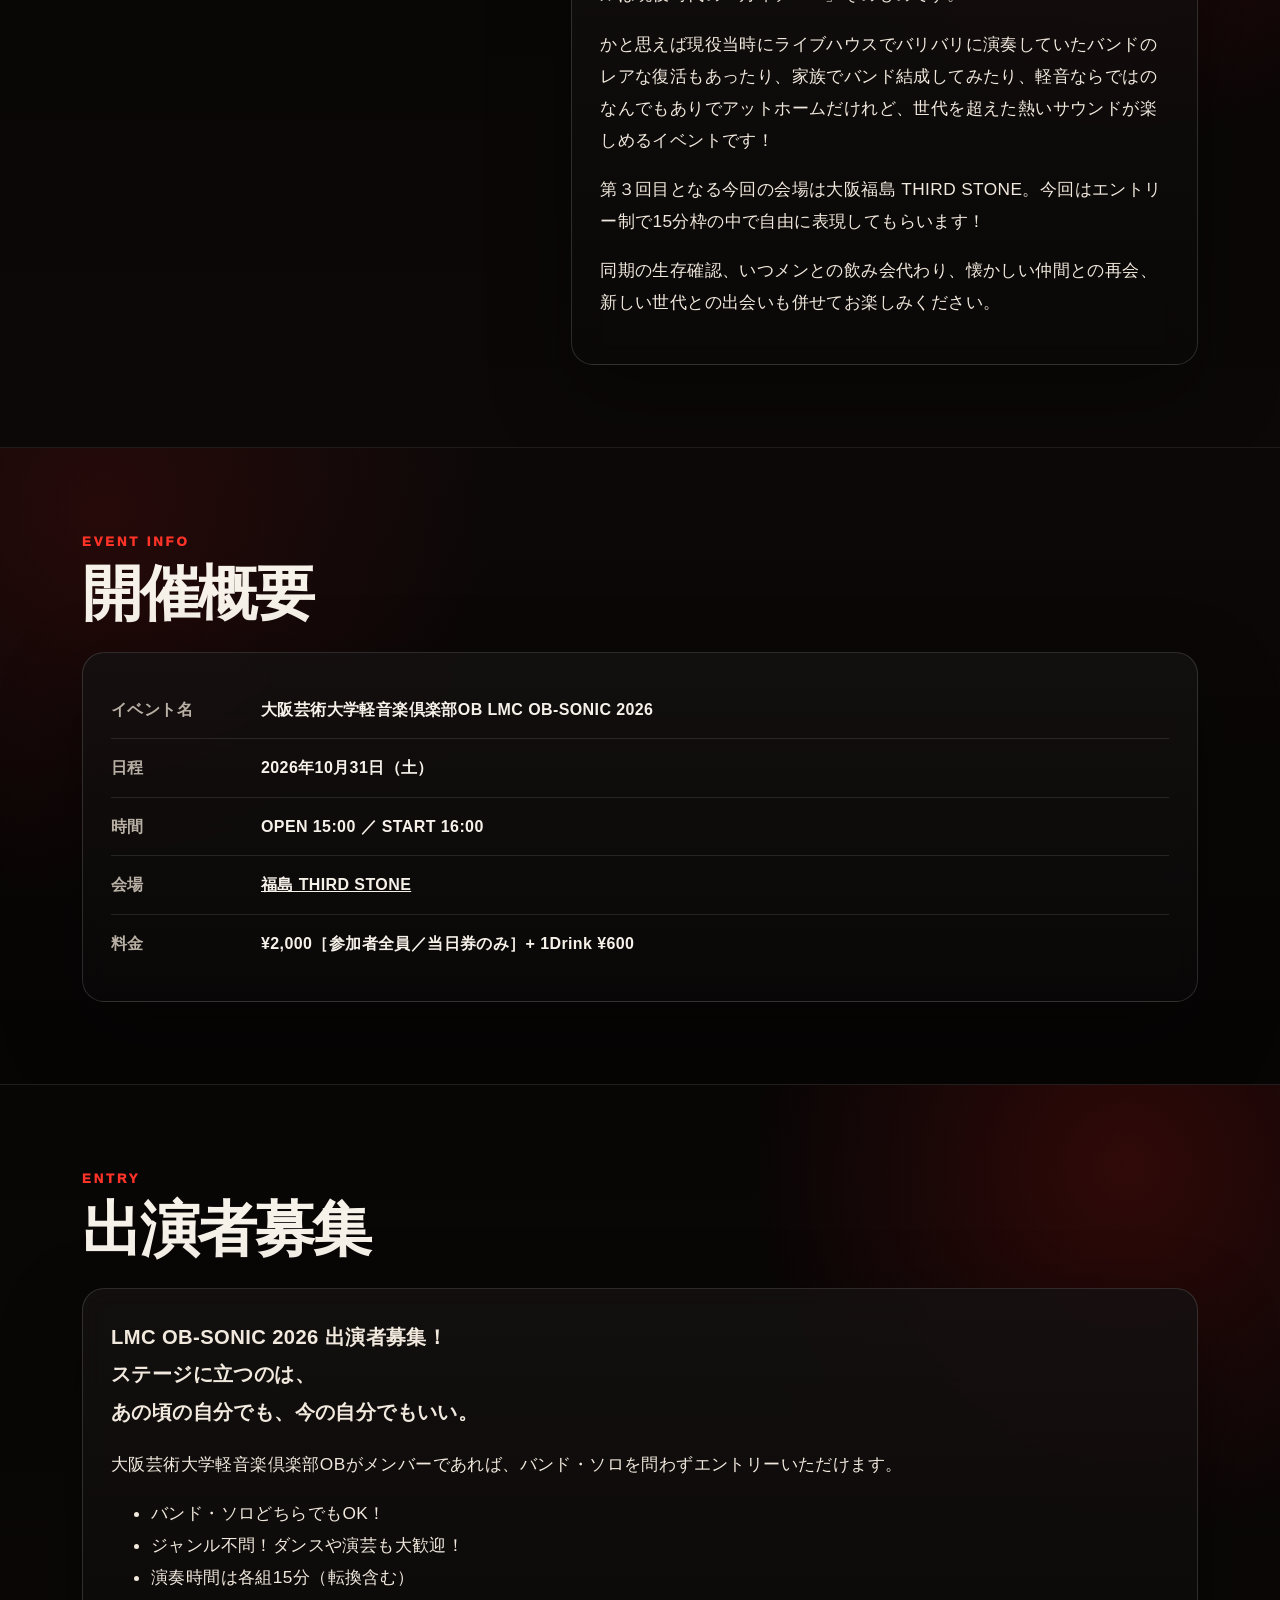
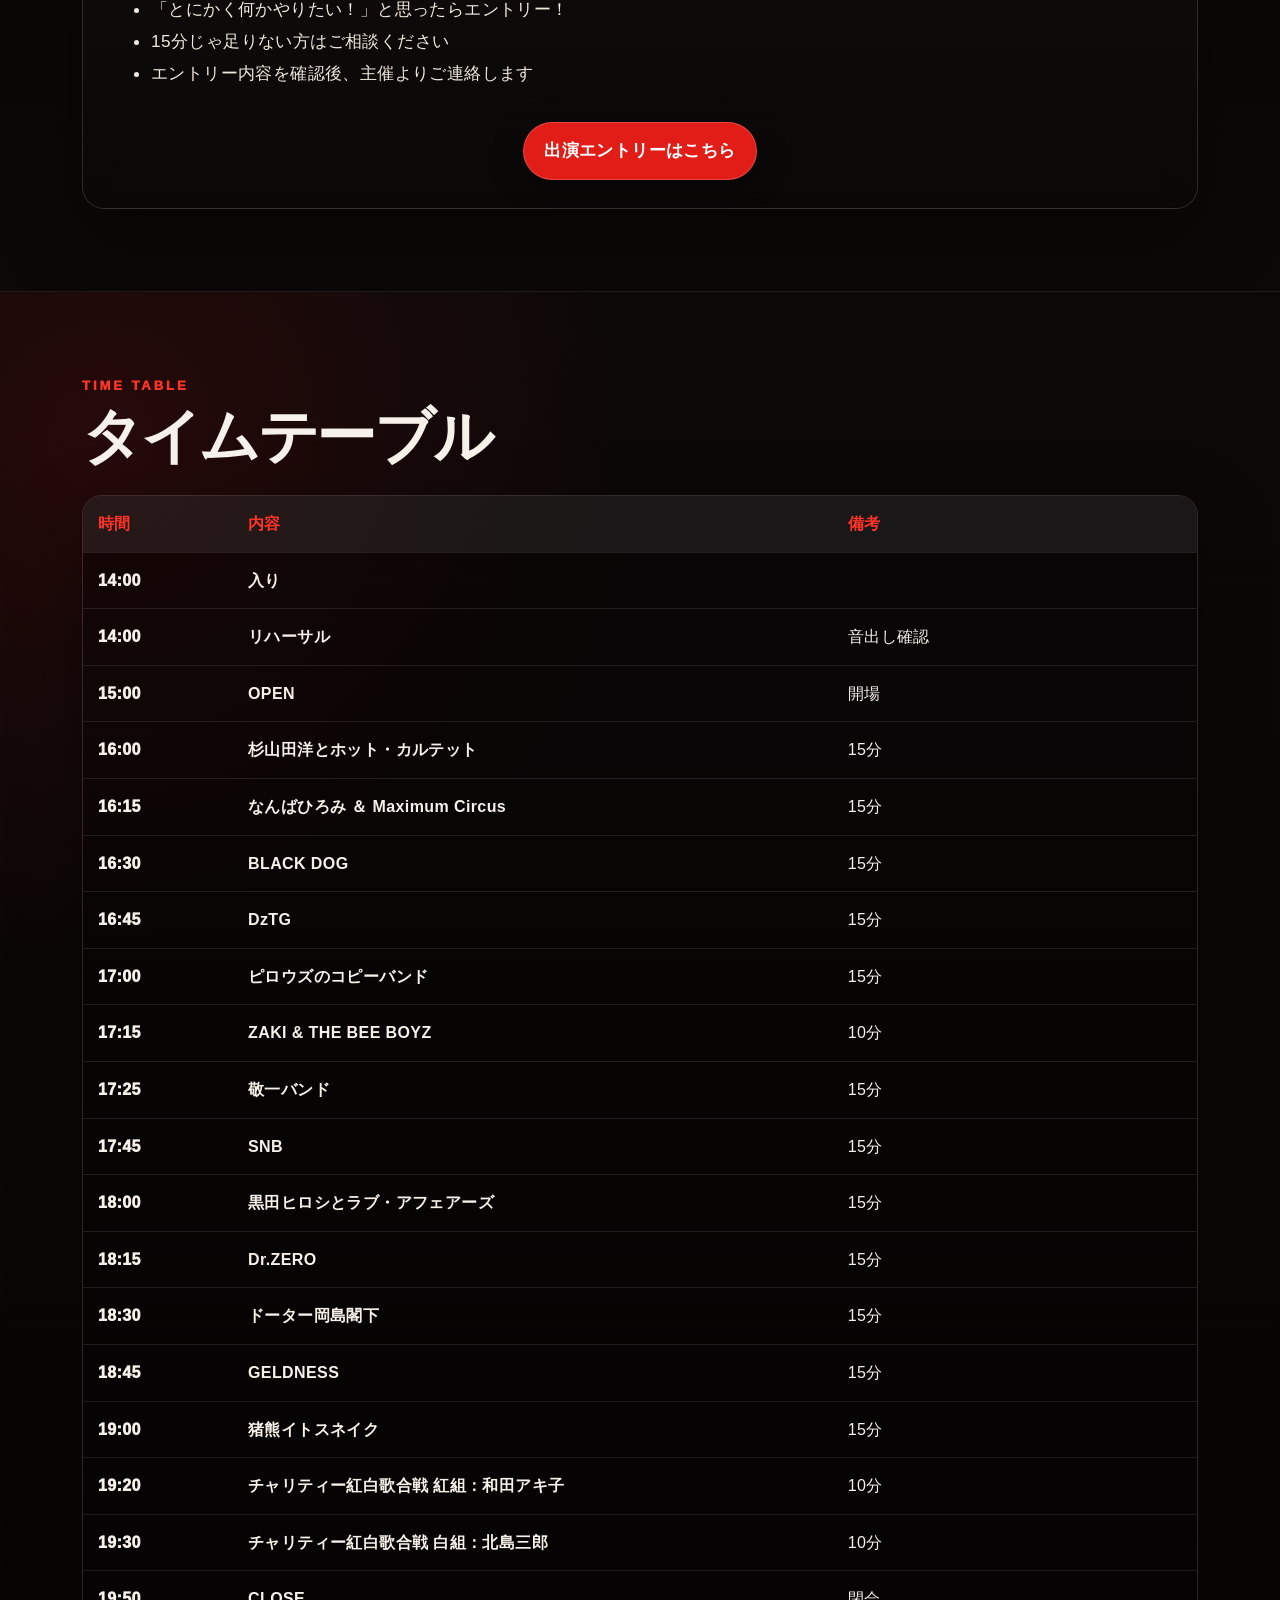
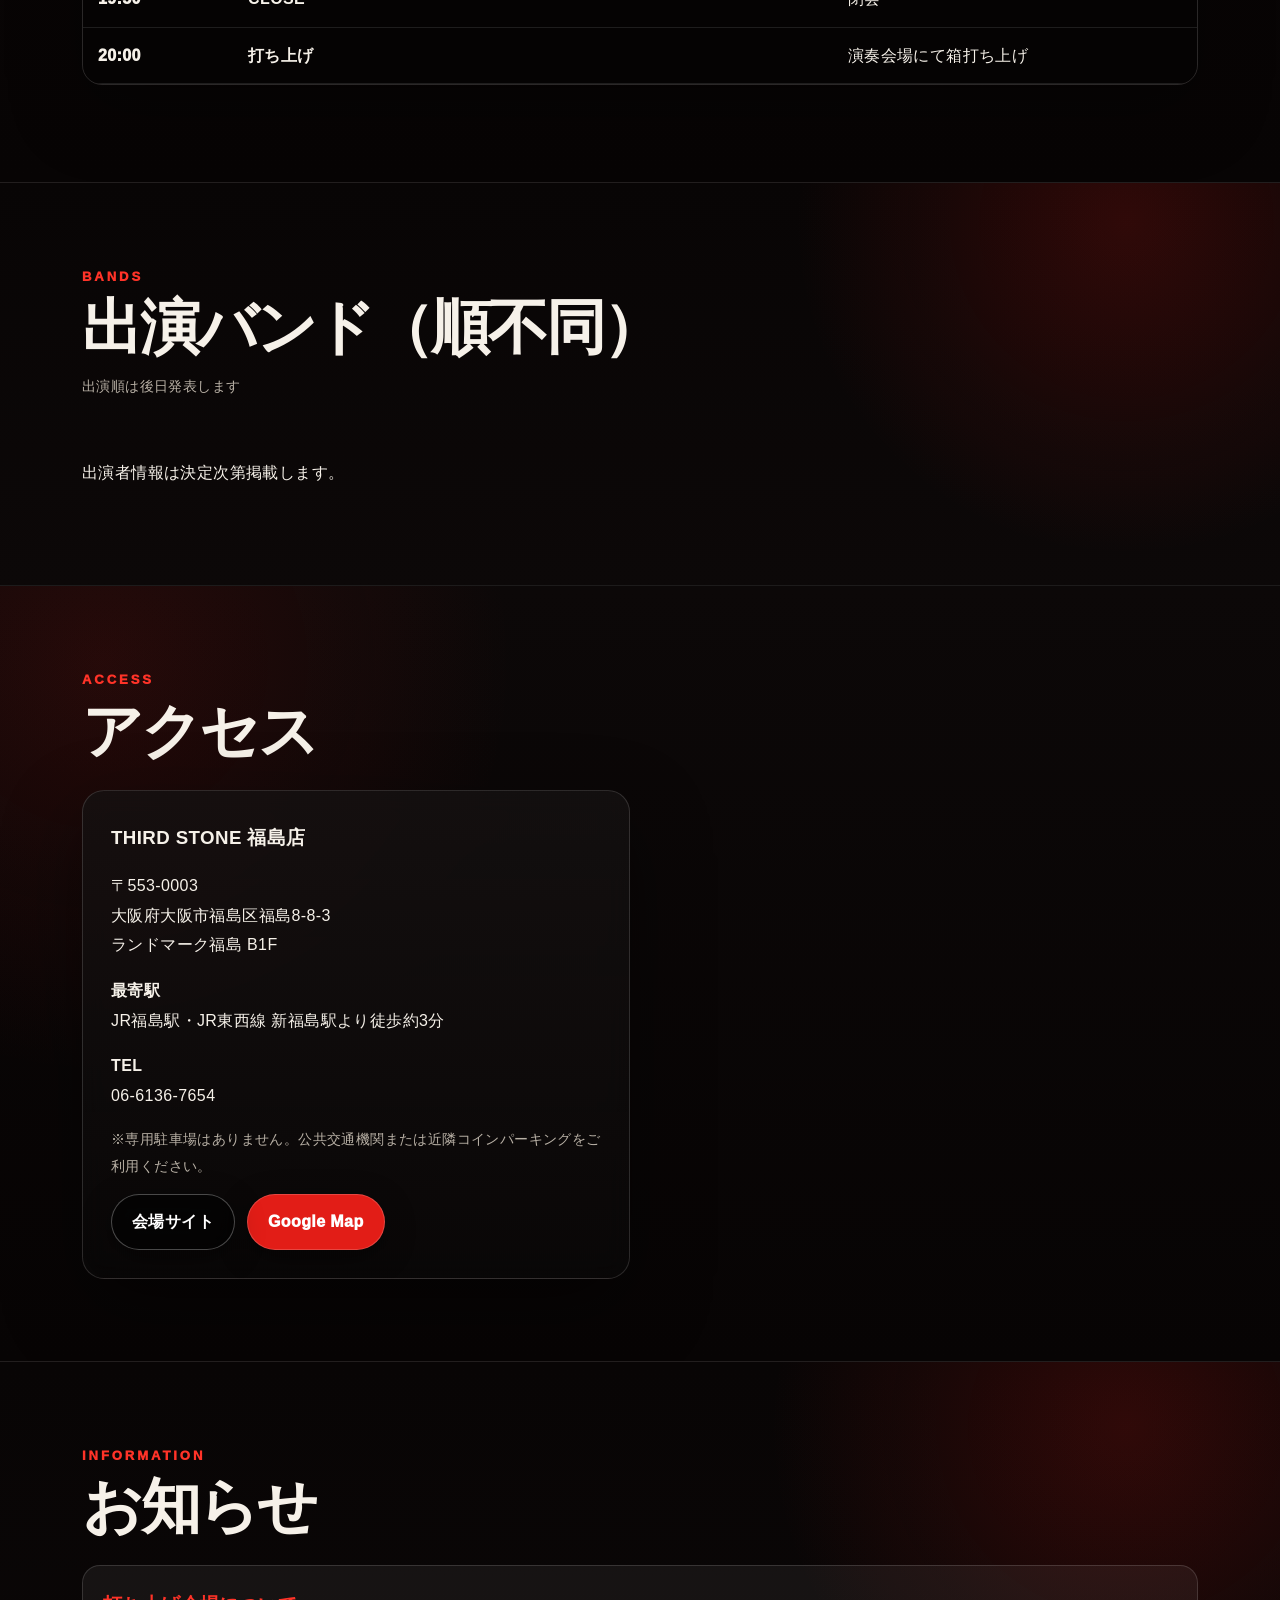
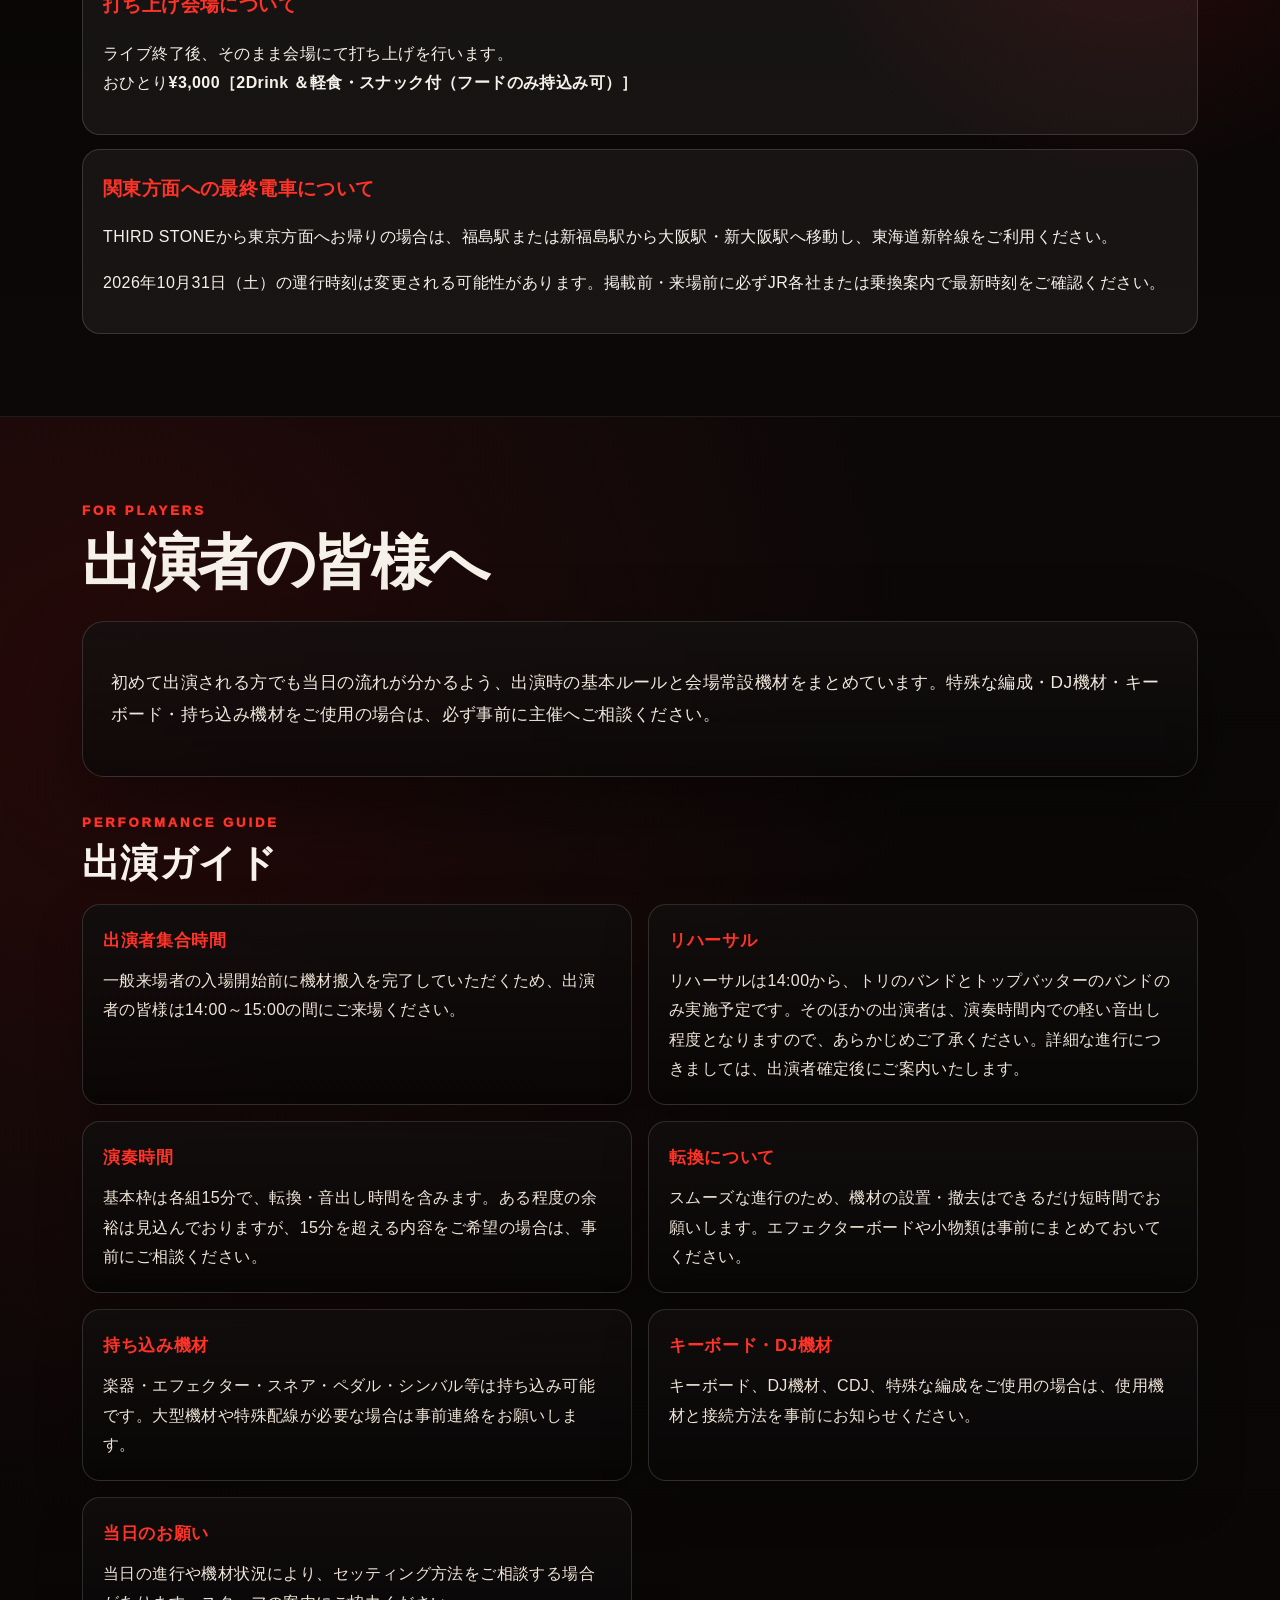
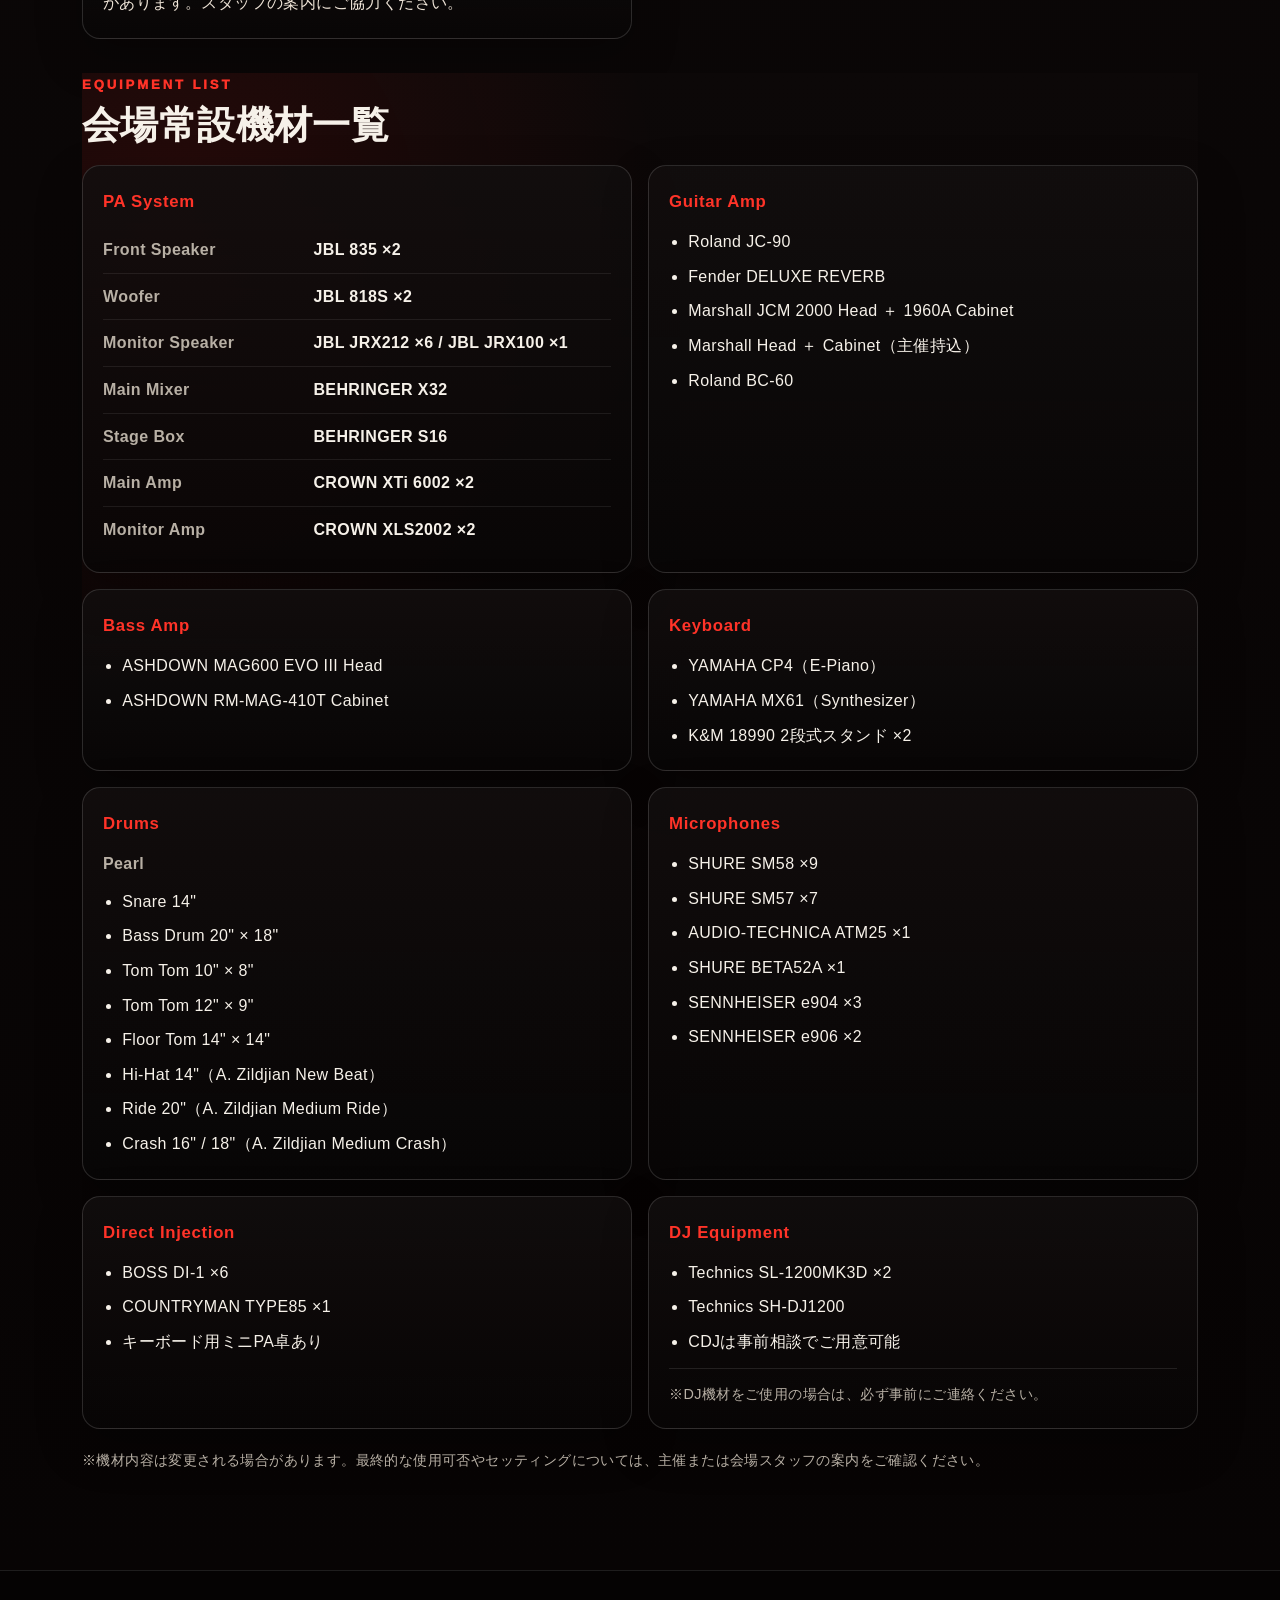
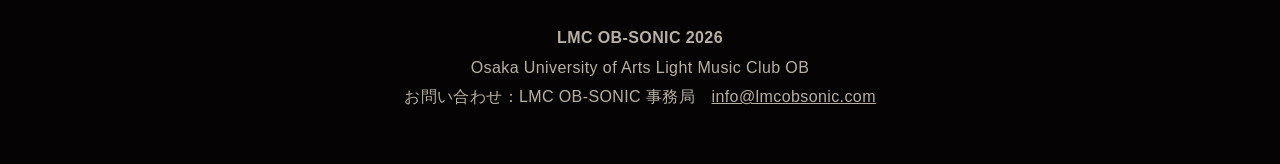
==== commit ce95b3e9: "Link event overview venue to access section" ====
--- a/index.html
+++ b/index.html
@@ -67,7 +67,7 @@
 </section>
 <main>
 <section id="about"><div class="wrap about-grid"><div class="about-title"><div class="label">ABOUT</div><h2>「LMC OB-SONIC」とは —</h2><div class="slash"></div></div><div class="panel lead"><p>「月イチLiveみたいなんまたやりたいなぁ！」という酒の席でのたわごとが実を結び、2024年に第１回を開催した、大阪芸術大学軽音楽倶楽部OBの、OBによる、OBのためのLiveイベントです。</p><p>事実、その場限りのメンバー編成と少ない練習量で粗削りな演奏スタイルは現役時代の「月イチLive」そのものです。</p><p>かと思えば現役当時にライブハウスでバリバリに演奏していたバンドのレアな復活もあったり、家族でバンド結成してみたり、軽音ならではのなんでもありでアットホームだけれど、世代を超えた熱いサウンドが楽しめるイベントです！</p><p data-site-text="aboutEventText">第３回目となる今回の会場は大阪福島 THIRD STONE。今回はエントリー制で15分枠の中で自由に表現してもらいます！</p><p>同期の生存確認、いつメンとの飲み会代わり、懐かしい仲間との再会、新しい世代との出会いも併せてお楽しみください。</p></div></div></section>
-<section id="info"><div class="wrap"><div class="section-head"><div><div class="label">EVENT INFO</div><h2>開催概要</h2></div></div><div class="panel"><dl class="info-list"><div class="info-row"><dt>イベント名</dt><dd data-site-text="officialEventName">大阪芸術大学軽音楽倶楽部OB LMC OB-SONIC 2026</dd></div><div class="info-row"><dt>日程</dt><dd data-site-text="dateDisplay">2026年10月31日（土）</dd></div><div class="info-row"><dt>時間</dt><dd data-site-text="scheduleDisplay">OPEN 15:00 ／ START 16:00</dd></div><div class="info-row"><dt>会場</dt><dd data-site-text="venueShort">福島 THIRD STONE</dd></div><div class="info-row"><dt>料金</dt><dd data-site-text="ticket">¥2,000［参加者全員／当日券のみ］+ 1Drink</dd></div></dl></div></div></section>
+<section id="info"><div class="wrap"><div class="section-head"><div><div class="label">EVENT INFO</div><h2>開催概要</h2></div></div><div class="panel"><dl class="info-list"><div class="info-row"><dt>イベント名</dt><dd data-site-text="officialEventName">大阪芸術大学軽音楽倶楽部OB LMC OB-SONIC 2026</dd></div><div class="info-row"><dt>日程</dt><dd data-site-text="dateDisplay">2026年10月31日（土）</dd></div><div class="info-row"><dt>時間</dt><dd data-site-text="scheduleDisplay">OPEN 15:00 ／ START 16:00</dd></div><div class="info-row"><dt>会場</dt><dd><a href="#access" data-site-text="venueShort">福島 THIRD STONE</a></dd></div><div class="info-row"><dt>料金</dt><dd data-site-text="ticket">¥2,000［参加者全員／当日券のみ］+ 1Drink ¥600</dd></div></dl></div></div></section>
 <section id="entry">
   <div class="wrap">
     <div class="section-head">
